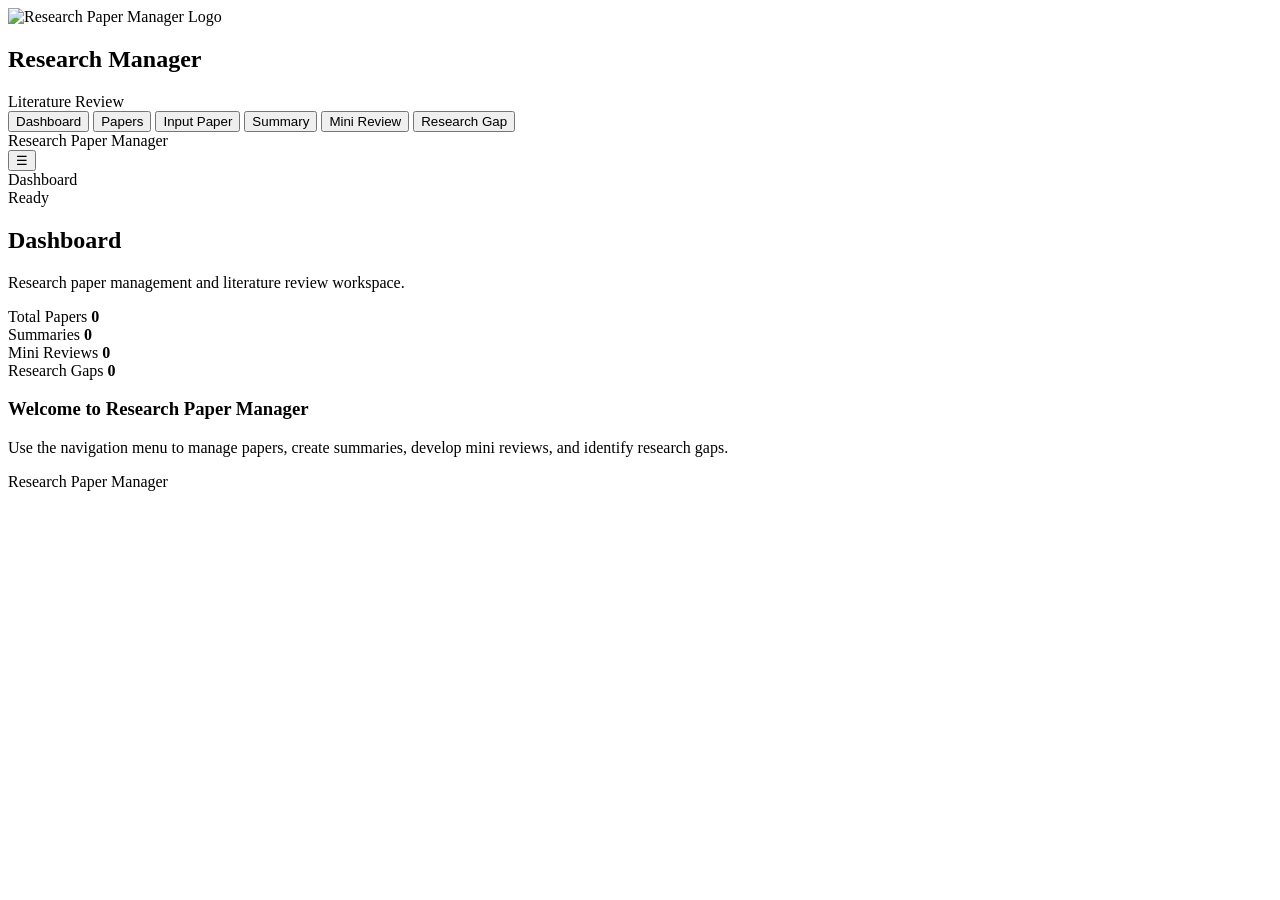
==== index.html @ 32adfd69 "Update index.html" ====
<!DOCTYPE html>
<html lang="en">

<head>

    <meta charset="UTF-8">

    <meta
        name="viewport"
        content="width=device-width, initial-scale=1.0"
    >

    <title>
        Research Paper Manager
    </title>


    <!-- =====================================================
         CSS
    ====================================================== -->

    <link
        rel="stylesheet"
        href="css/style.css"
    >

    <link
        rel="stylesheet"
        href="css/components.css"
    >

</head>


<body>

    <!-- =====================================================
         APPLICATION
    ====================================================== -->

    <div
        id="app"
        class="sidebar-open"
    >


        <!-- =================================================
             SIDEBAR
        ================================================== -->

        <aside id="sidebar">


            <!-- Sidebar Header -->

            <div class="sidebar-header">

                <div class="logo">

                    <img
                        src="assets/logo.png"
                        alt="Research Paper Manager Logo"
                    >

                </div>


                <div class="app-title">

                    <h1>
                        Research Manager
                    </h1>

                    <span>
                        Literature Review
                    </span>

                </div>

            </div>


            <!-- =================================================
                 MAIN NAVIGATION
            ================================================== -->

            <nav
                id="main-navigation"
                aria-label="Main Navigation"
            >


                <button
                    class="nav-item active"
                    data-page="dashboard"
                    type="button"
                    aria-current="page"
                >
                    Dashboard
                </button>


                <button
                    class="nav-item"
                    data-page="papers"
                    type="button"
                    aria-current="false"
                >
                    Papers
                </button>


                <button
                    class="nav-item"
                    data-page="input-paper"
                    type="button"
                    aria-current="false"
                >
                    Input Paper
                </button>


                <button
                    class="nav-item"
                    data-page="summary"
                    type="button"
                    aria-current="false"
                >
                    Summary
                </button>


                <button
                    class="nav-item"
                    data-page="mini-review"
                    type="button"
                    aria-current="false"
                >
                    Mini Review
                </button>


                <button
                    class="nav-item"
                    data-page="research-gap"
                    type="button"
                    aria-current="false"
                >
                    Research Gap
                </button>


            </nav>


            <!-- Sidebar Footer -->

            <div class="sidebar-footer">

                <span>
                    Research Paper Manager
                </span>

            </div>


        </aside>


        <!-- =====================================================
             MAIN CONTENT
        ====================================================== -->

        <main id="main-content">


            <!-- =================================================
                 TOPBAR
            ================================================== -->

            <header id="topbar">


                <div class="topbar-left">


                    <button
                        id="sidebar-toggle"
                        type="button"
                        aria-label="Toggle sidebar"
                    >
                        ☰
                    </button>


                    <div id="page-title">
                        Dashboard
                    </div>


                </div>


                <div class="topbar-right">


                    <div id="system-status">

                        <span
                            class="status-indicator"
                        ></span>

                        <span>
                            Ready
                        </span>

                    </div>


                </div>


            </header>


            <!-- =================================================
                 PAGE CONTAINER
            ================================================== -->

            <section id="page-container">


                <!-- =================================================
                     DASHBOARD
                ================================================== -->

                <div
                    id="dashboard-page"
                    class="page active"
                >


                    <div class="page-header">

                        <div>

                            <h2>
                                Dashboard
                            </h2>

                            <p>
                                Research paper management and
                                literature review workspace.
                            </p>

                        </div>

                    </div>


                    <!-- Dashboard Cards -->

                    <div class="dashboard-grid">


                        <div class="dashboard-card">

                            <span class="card-label">
                                Total Papers
                            </span>

                            <strong id="total-papers">
                                0
                            </strong>

                        </div>


                        <div class="dashboard-card">

                            <span class="card-label">
                                Summaries
                            </span>

                            <strong id="total-summaries">
                                0
                            </strong>

                        </div>


                        <div class="dashboard-card">

                            <span class="card-label">
                                Mini Reviews
                            </span>

                            <strong id="total-mini-reviews">
                                0
                            </strong>

                        </div>


                        <div class="dashboard-card">

                            <span class="card-label">
                                Research Gaps
                            </span>

                            <strong id="total-research-gaps">
                                0
                            </strong>

                        </div>


                    </div>


                    <!-- Welcome -->

                    <div class="welcome-card">

                        <h3>
                            Welcome to Research Paper Manager
                        </h3>

                        <p>
                            Use the navigation menu to manage papers,
                            create summaries, develop mini reviews,
                            and identify research gaps.
                        </p>

                    </div>


                </div>


                <!-- =================================================
                     PAPERS
                ================================================== -->

                <div
                    id="papers-page"
                    class="page"
                    hidden
                >

                </div>


                <!-- =================================================
                     INPUT PAPER
                ================================================== -->

                <div
                    id="input-paper-page"
                    class="page"
                    hidden
                >

                </div>


                <!-- =================================================
                     SUMMARY
                ================================================== -->

                <div
                    id="summary-page"
                    class="page"
                    hidden
                >

                </div>


                <!-- =================================================
                     MINI REVIEW
                ================================================== -->

                <div
                    id="mini-review-page"
                    class="page"
                    hidden
                >

                </div>


                <!-- =================================================
                     RESEARCH GAP
                ================================================== -->

                <div
                    id="research-gap-page"
                    class="page"
                    hidden
                >

                </div>


            </section>


            <!-- =================================================
                 FOOTER
            ================================================== -->

            <footer id="main-footer">

                <span>
                    Research Paper Manager
                </span>

            </footer>


        </main>


    </div>


    <!-- =====================================================
         JAVASCRIPT
    ====================================================== -->

    <!-- Storage / Data Layer -->
    <script src="js/storage.js"></script>

    <!-- Main Application Controller -->
    <script src="js/app.js"></script>

    <!-- Dashboard -->
    <script src="js/dashboard.js"></script>

    <!-- Papers -->
    <script src="js/papers.js"></script>

    <!-- Input Paper -->
    <script src="js/input-paper.js"></script>

    <!-- Summary -->
    <script src="js/summary.js"></script>

    <!-- Mini Review -->
    <script src="js/mini-review.js"></script>

    <!-- Research Gap -->
    <script src="js/research-gap.js"></script>


</body>

</html>
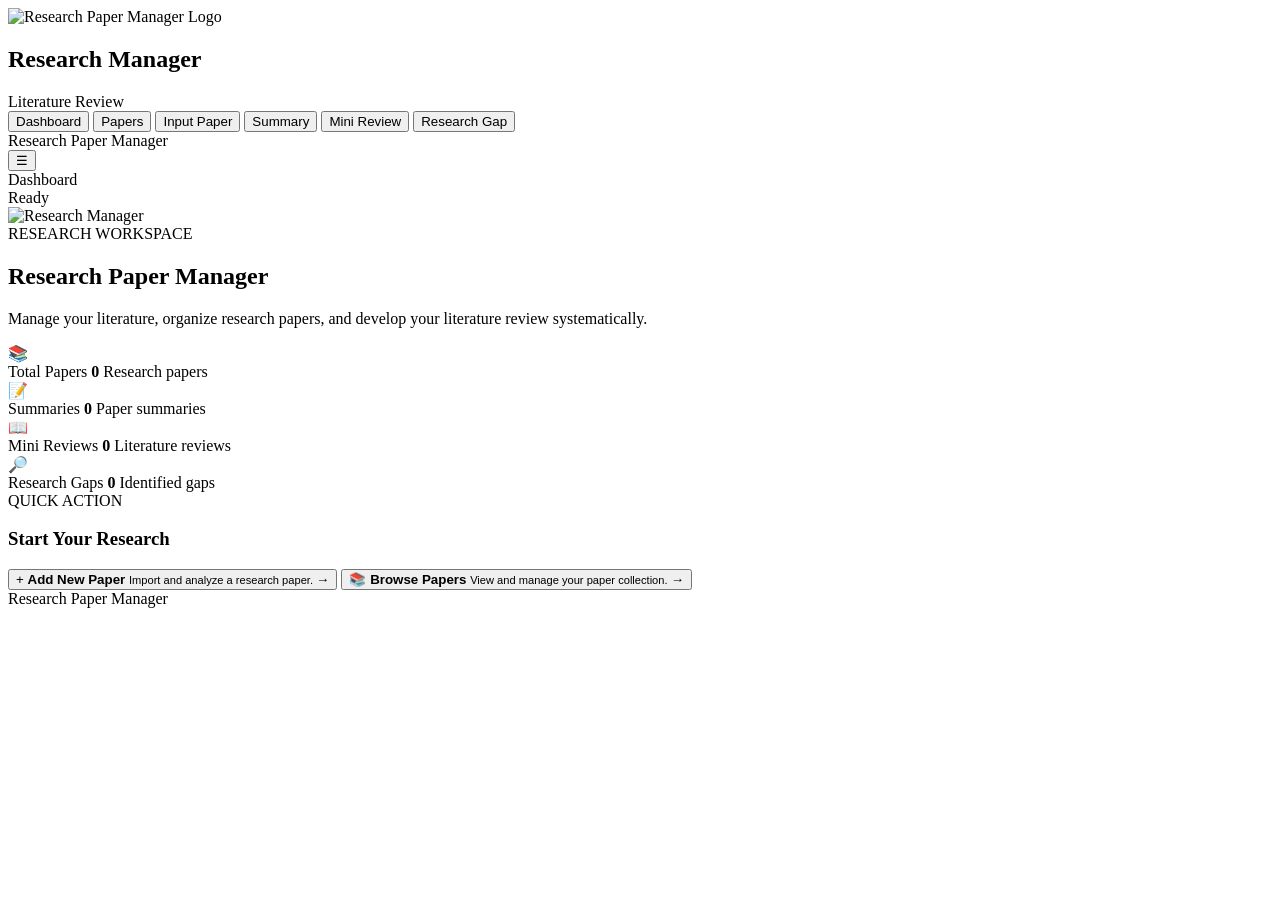
==== commit 7da33216: "Update index.html" ====
--- a/index.html
+++ b/index.html
@@ -81,14 +81,13 @@
 
 
             <!-- =================================================
-                 MAIN NAVIGATION
+                 NAVIGATION
             ================================================== -->
 
             <nav
                 id="main-navigation"
                 aria-label="Main Navigation"
             >
-
 
                 <button
                     class="nav-item active"
@@ -149,7 +148,6 @@
                     Research Gap
                 </button>
 
-
             </nav>
 
 
@@ -182,7 +180,6 @@
 
 
                 <div class="topbar-left">
-
 
                     <button
                         id="sidebar-toggle"
@@ -197,12 +194,10 @@
                         Dashboard
                     </div>
 
-
                 </div>
 
 
                 <div class="topbar-right">
-
 
                     <div id="system-status">
 
@@ -216,7 +211,6 @@
 
                     </div>
 
-
                 </div>
 
 
@@ -231,106 +225,321 @@
 
 
                 <!-- =================================================
-                     DASHBOARD
+                     DASHBOARD PAGE
                 ================================================== -->
 
                 <div
                     id="dashboard-page"
-                    class="page active"
-                >
-
-
-                    <div class="page-header">
-
-                        <div>
-
-                            <h2>
-                                Dashboard
-                            </h2>
-
-                            <p>
-                                Research paper management and
-                                literature review workspace.
-                            </p>
-
-                        </div>
-
-                    </div>
-
-
-                    <!-- Dashboard Cards -->
-
-                    <div class="dashboard-grid">
-
-
-                        <div class="dashboard-card">
-
-                            <span class="card-label">
-                                Total Papers
-                            </span>
-
-                            <strong id="total-papers">
-                                0
-                            </strong>
-
-                        </div>
-
-
-                        <div class="dashboard-card">
-
-                            <span class="card-label">
-                                Summaries
-                            </span>
-
-                            <strong id="total-summaries">
-                                0
-                            </strong>
-
-                        </div>
-
-
-                        <div class="dashboard-card">
-
-                            <span class="card-label">
-                                Mini Reviews
-                            </span>
-
-                            <strong id="total-mini-reviews">
-                                0
-                            </strong>
-
-                        </div>
-
-
-                        <div class="dashboard-card">
-
-                            <span class="card-label">
-                                Research Gaps
-                            </span>
-
-                            <strong id="total-research-gaps">
-                                0
-                            </strong>
-
-                        </div>
-
-
-                    </div>
-
-
-                    <!-- Welcome -->
-
-                    <div class="welcome-card">
-
-                        <h3>
-                            Welcome to Research Paper Manager
-                        </h3>
-
-                        <p>
-                            Use the navigation menu to manage papers,
-                            create summaries, develop mini reviews,
-                            and identify research gaps.
-                        </p>
+                    class="page active dashboard-page"
+                >
+
+
+                    <!-- =============================================
+                         DASHBOARD BACKGROUND
+                    ============================================== -->
+
+                    <div
+                        class="dashboard-background"
+                        aria-hidden="true"
+                    ></div>
+
+
+                    <!-- =============================================
+                         DASHBOARD CONTENT
+                    ============================================== -->
+
+                    <div class="dashboard-content">
+
+
+                        <!-- =========================================
+                             WELCOME / HERO
+                        ========================================== -->
+
+                        <section
+                            class="dashboard-hero"
+                            id="dashboard-welcome"
+                        >
+
+
+                            <div class="dashboard-hero-logo">
+
+                                <img
+                                    src="assets/logo.png"
+                                    alt="Research Manager"
+                                >
+
+                            </div>
+
+
+                            <div class="dashboard-hero-text">
+
+                                <span class="dashboard-eyebrow">
+                                    RESEARCH WORKSPACE
+                                </span>
+
+
+                                <h2>
+                                    Research Paper Manager
+                                </h2>
+
+
+                                <p>
+                                    Manage your literature,
+                                    organize research papers,
+                                    and develop your literature
+                                    review systematically.
+                                </p>
+
+
+                            </div>
+
+
+                        </section>
+
+
+                        <!-- =========================================
+                             STATISTICS
+                        ========================================== -->
+
+                        <section
+                            class="dashboard-statistics"
+                            aria-label="Research Statistics"
+                        >
+
+
+                            <!-- Papers -->
+
+                            <div class="dashboard-card">
+
+                                <div class="dashboard-card-icon">
+                                    📚
+                                </div>
+
+
+                                <div class="dashboard-card-content">
+
+                                    <span class="card-label">
+                                        Total Papers
+                                    </span>
+
+
+                                    <strong
+                                        id="total-papers"
+                                    >
+                                        0
+                                    </strong>
+
+
+                                    <span class="card-description">
+                                        Research papers
+                                    </span>
+
+                                </div>
+
+                            </div>
+
+
+                            <!-- Summaries -->
+
+                            <div class="dashboard-card">
+
+                                <div class="dashboard-card-icon">
+                                    📝
+                                </div>
+
+
+                                <div class="dashboard-card-content">
+
+                                    <span class="card-label">
+                                        Summaries
+                                    </span>
+
+
+                                    <strong
+                                        id="total-summaries"
+                                    >
+                                        0
+                                    </strong>
+
+
+                                    <span class="card-description">
+                                        Paper summaries
+                                    </span>
+
+                                </div>
+
+                            </div>
+
+
+                            <!-- Mini Reviews -->
+
+                            <div class="dashboard-card">
+
+                                <div class="dashboard-card-icon">
+                                    📖
+                                </div>
+
+
+                                <div class="dashboard-card-content">
+
+                                    <span class="card-label">
+                                        Mini Reviews
+                                    </span>
+
+
+                                    <strong
+                                        id="total-mini-reviews"
+                                    >
+                                        0
+                                    </strong>
+
+
+                                    <span class="card-description">
+                                        Literature reviews
+                                    </span>
+
+                                </div>
+
+                            </div>
+
+
+                            <!-- Research Gaps -->
+
+                            <div class="dashboard-card">
+
+                                <div class="dashboard-card-icon">
+                                    🔎
+                                </div>
+
+
+                                <div class="dashboard-card-content">
+
+                                    <span class="card-label">
+                                        Research Gaps
+                                    </span>
+
+
+                                    <strong
+                                        id="total-research-gaps"
+                                    >
+                                        0
+                                    </strong>
+
+
+                                    <span class="card-description">
+                                        Identified gaps
+                                    </span>
+
+                                </div>
+
+                            </div>
+
+
+                        </section>
+
+
+                        <!-- =========================================
+                             QUICK ACTION
+                        ========================================== -->
+
+                        <section
+                            class="dashboard-actions"
+                        >
+
+
+                            <div class="dashboard-section-header">
+
+                                <div>
+
+                                    <span class="section-eyebrow">
+                                        QUICK ACTION
+                                    </span>
+
+                                    <h3>
+                                        Start Your Research
+                                    </h3>
+
+                                </div>
+
+                            </div>
+
+
+                            <div class="quick-action-grid">
+
+
+                                <!-- Input Paper -->
+
+                                <button
+                                    type="button"
+                                    class="quick-action-card"
+                                    onclick="Dashboard.openInputPaper()"
+                                >
+
+                                    <span class="quick-action-icon">
+                                        +
+                                    </span>
+
+
+                                    <span class="quick-action-content">
+
+                                        <strong>
+                                            Add New Paper
+                                        </strong>
+
+                                        <small>
+                                            Import and analyze
+                                            a research paper.
+                                        </small>
+
+                                    </span>
+
+
+                                    <span class="quick-action-arrow">
+                                        →
+                                    </span>
+
+                                </button>
+
+
+                                <!-- Papers -->
+
+                                <button
+                                    type="button"
+                                    class="quick-action-card"
+                                    onclick="Dashboard.openPapers()"
+                                >
+
+                                    <span class="quick-action-icon">
+                                        📚
+                                    </span>
+
+
+                                    <span class="quick-action-content">
+
+                                        <strong>
+                                            Browse Papers
+                                        </strong>
+
+                                        <small>
+                                            View and manage
+                                            your paper collection.
+                                        </small>
+
+                                    </span>
+
+
+                                    <span class="quick-action-arrow">
+                                        →
+                                    </span>
+
+                                </button>
+
+
+                            </div>
+
+
+                        </section>
+
 
                     </div>
 
@@ -347,7 +556,6 @@
                     class="page"
                     hidden
                 >
-
                 </div>
 
 
@@ -360,7 +568,6 @@
                     class="page"
                     hidden
                 >
-
                 </div>
 
 
@@ -373,7 +580,6 @@
                     class="page"
                     hidden
                 >
-
                 </div>
 
 
@@ -386,7 +592,6 @@
                     class="page"
                     hidden
                 >
-
                 </div>
 
 
@@ -399,7 +604,6 @@
                     class="page"
                     hidden
                 >
-
                 </div>
 
 
@@ -429,10 +633,10 @@
          JAVASCRIPT
     ====================================================== -->
 
-    <!-- Storage / Data Layer -->
+    <!-- Storage -->
     <script src="js/storage.js"></script>
 
-    <!-- Main Application Controller -->
+    <!-- Main Application -->
     <script src="js/app.js"></script>
 
     <!-- Dashboard -->
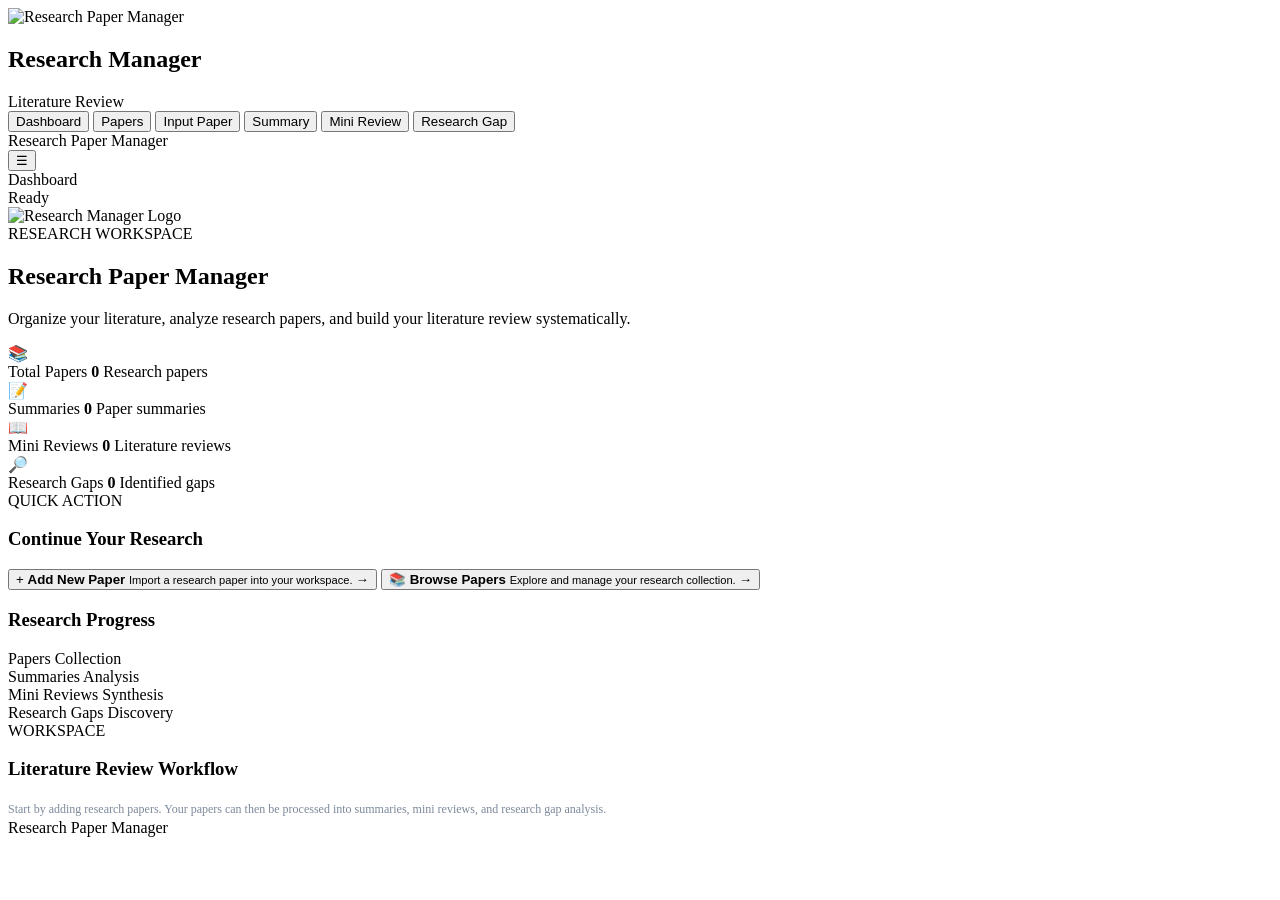
==== commit 6f0f398d: "Update index.html" ====
--- a/index.html
+++ b/index.html
@@ -34,628 +34,710 @@
 
 <body>
 
+<div
+    id="app"
+    class="sidebar-open"
+>
+
+
     <!-- =====================================================
-         APPLICATION
+         SIDEBAR
     ====================================================== -->
 
-    <div
-        id="app"
-        class="sidebar-open"
-    >
+    <aside id="sidebar">
+
+
+        <div class="sidebar-header">
+
+            <div class="logo">
+
+                <img
+                    src="assets/logo.png"
+                    alt="Research Paper Manager"
+                >
+
+            </div>
+
+
+            <div class="app-title">
+
+                <h1>
+                    Research Manager
+                </h1>
+
+                <span>
+                    Literature Review
+                </span>
+
+            </div>
+
+        </div>
+
+
+        <!-- Navigation -->
+
+        <nav
+            id="main-navigation"
+            aria-label="Main Navigation"
+        >
+
+            <button
+                class="nav-item active"
+                data-page="dashboard"
+                type="button"
+                aria-current="page"
+            >
+                Dashboard
+            </button>
+
+
+            <button
+                class="nav-item"
+                data-page="papers"
+                type="button"
+                aria-current="false"
+            >
+                Papers
+            </button>
+
+
+            <button
+                class="nav-item"
+                data-page="input-paper"
+                type="button"
+                aria-current="false"
+            >
+                Input Paper
+            </button>
+
+
+            <button
+                class="nav-item"
+                data-page="summary"
+                type="button"
+                aria-current="false"
+            >
+                Summary
+            </button>
+
+
+            <button
+                class="nav-item"
+                data-page="mini-review"
+                type="button"
+                aria-current="false"
+            >
+                Mini Review
+            </button>
+
+
+            <button
+                class="nav-item"
+                data-page="research-gap"
+                type="button"
+                aria-current="false"
+            >
+                Research Gap
+            </button>
+
+        </nav>
+
+
+        <div class="sidebar-footer">
+
+            Research Paper Manager
+
+        </div>
+
+
+    </aside>
+
+
+    <!-- =====================================================
+         MAIN
+    ====================================================== -->
+
+    <main id="main-content">
+
+
+        <!-- TOPBAR -->
+
+        <header id="topbar">
+
+            <div class="topbar-left">
+
+                <button
+                    id="sidebar-toggle"
+                    type="button"
+                    aria-label="Toggle sidebar"
+                >
+                    ☰
+                </button>
+
+
+                <div id="page-title">
+                    Dashboard
+                </div>
+
+            </div>
+
+
+            <div class="topbar-right">
+
+                <div id="system-status">
+
+                    <span
+                        class="status-indicator"
+                    ></span>
+
+                    <span>
+                        Ready
+                    </span>
+
+                </div>
+
+            </div>
+
+        </header>
 
 
         <!-- =================================================
-             SIDEBAR
+             PAGE CONTAINER
         ================================================== -->
 
-        <aside id="sidebar">
-
-
-            <!-- Sidebar Header -->
-
-            <div class="sidebar-header">
-
-                <div class="logo">
-
-                    <img
-                        src="assets/logo.png"
-                        alt="Research Paper Manager Logo"
+        <section id="page-container">
+
+
+            <!-- =================================================
+                 DASHBOARD
+            ================================================== -->
+
+            <div
+                id="dashboard-page"
+                class="page active dashboard-page"
+            >
+
+
+                <!-- Background -->
+
+                <div
+                    class="dashboard-background"
+                    aria-hidden="true"
+                ></div>
+
+
+                <!-- Dashboard Content -->
+
+                <div class="dashboard-content">
+
+
+                    <!-- HERO -->
+
+                    <section class="dashboard-hero">
+
+
+                        <div class="dashboard-hero-logo">
+
+                            <img
+                                src="assets/logo.png"
+                                alt="Research Manager Logo"
+                            >
+
+                        </div>
+
+
+                        <div class="dashboard-hero-text">
+
+                            <span class="dashboard-eyebrow">
+                                RESEARCH WORKSPACE
+                            </span>
+
+
+                            <h2>
+                                Research Paper Manager
+                            </h2>
+
+
+                            <p>
+                                Organize your literature,
+                                analyze research papers,
+                                and build your literature
+                                review systematically.
+                            </p>
+
+                        </div>
+
+
+                    </section>
+
+
+                    <!-- STATISTICS -->
+
+                    <section
+                        class="dashboard-statistics"
+                        aria-label="Research statistics"
                     >
 
-                </div>
-
-
-                <div class="app-title">
-
-                    <h1>
-                        Research Manager
-                    </h1>
-
-                    <span>
-                        Literature Review
-                    </span>
-
-                </div>
-
-            </div>
-
-
-            <!-- =================================================
-                 NAVIGATION
-            ================================================== -->
-
-            <nav
-                id="main-navigation"
-                aria-label="Main Navigation"
-            >
-
-                <button
-                    class="nav-item active"
-                    data-page="dashboard"
-                    type="button"
-                    aria-current="page"
-                >
-                    Dashboard
-                </button>
-
-
-                <button
-                    class="nav-item"
-                    data-page="papers"
-                    type="button"
-                    aria-current="false"
-                >
-                    Papers
-                </button>
-
-
-                <button
-                    class="nav-item"
-                    data-page="input-paper"
-                    type="button"
-                    aria-current="false"
-                >
-                    Input Paper
-                </button>
-
-
-                <button
-                    class="nav-item"
-                    data-page="summary"
-                    type="button"
-                    aria-current="false"
-                >
-                    Summary
-                </button>
-
-
-                <button
-                    class="nav-item"
-                    data-page="mini-review"
-                    type="button"
-                    aria-current="false"
-                >
-                    Mini Review
-                </button>
-
-
-                <button
-                    class="nav-item"
-                    data-page="research-gap"
-                    type="button"
-                    aria-current="false"
-                >
-                    Research Gap
-                </button>
-
-            </nav>
-
-
-            <!-- Sidebar Footer -->
-
-            <div class="sidebar-footer">
-
-                <span>
-                    Research Paper Manager
-                </span>
-
-            </div>
-
-
-        </aside>
-
-
-        <!-- =====================================================
-             MAIN CONTENT
-        ====================================================== -->
-
-        <main id="main-content">
-
-
-            <!-- =================================================
-                 TOPBAR
-            ================================================== -->
-
-            <header id="topbar">
-
-
-                <div class="topbar-left">
-
-                    <button
-                        id="sidebar-toggle"
-                        type="button"
-                        aria-label="Toggle sidebar"
-                    >
-                        ☰
-                    </button>
-
-
-                    <div id="page-title">
-                        Dashboard
-                    </div>
-
-                </div>
-
-
-                <div class="topbar-right">
-
-                    <div id="system-status">
-
-                        <span
-                            class="status-indicator"
-                        ></span>
-
-                        <span>
-                            Ready
-                        </span>
-
-                    </div>
-
-                </div>
-
-
-            </header>
-
-
-            <!-- =================================================
-                 PAGE CONTAINER
-            ================================================== -->
-
-            <section id="page-container">
-
-
-                <!-- =================================================
-                     DASHBOARD PAGE
-                ================================================== -->
-
-                <div
-                    id="dashboard-page"
-                    class="page active dashboard-page"
-                >
-
-
-                    <!-- =============================================
-                         DASHBOARD BACKGROUND
-                    ============================================== -->
-
-                    <div
-                        class="dashboard-background"
-                        aria-hidden="true"
-                    ></div>
-
-
-                    <!-- =============================================
-                         DASHBOARD CONTENT
-                    ============================================== -->
-
-                    <div class="dashboard-content">
-
-
-                        <!-- =========================================
-                             WELCOME / HERO
-                        ========================================== -->
-
-                        <section
-                            class="dashboard-hero"
-                            id="dashboard-welcome"
-                        >
-
-
-                            <div class="dashboard-hero-logo">
-
-                                <img
-                                    src="assets/logo.png"
-                                    alt="Research Manager"
-                                >
-
-                            </div>
-
-
-                            <div class="dashboard-hero-text">
-
-                                <span class="dashboard-eyebrow">
-                                    RESEARCH WORKSPACE
-                                </span>
-
-
-                                <h2>
-                                    Research Paper Manager
-                                </h2>
-
-
-                                <p>
-                                    Manage your literature,
-                                    organize research papers,
-                                    and develop your literature
-                                    review systematically.
-                                </p>
-
-
-                            </div>
-
-
-                        </section>
-
-
-                        <!-- =========================================
-                             STATISTICS
-                        ========================================== -->
-
-                        <section
-                            class="dashboard-statistics"
-                            aria-label="Research Statistics"
-                        >
-
-
-                            <!-- Papers -->
-
-                            <div class="dashboard-card">
-
-                                <div class="dashboard-card-icon">
+
+                        <!-- Papers -->
+
+                        <div class="dashboard-card">
+
+                            <div class="dashboard-card-icon">
+                                📚
+                            </div>
+
+
+                            <div class="dashboard-card-content">
+
+                                <span class="card-label">
+                                    Total Papers
+                                </span>
+
+                                <strong id="total-papers">
+                                    0
+                                </strong>
+
+                                <span class="card-description">
+                                    Research papers
+                                </span>
+
+                            </div>
+
+                        </div>
+
+
+                        <!-- Summaries -->
+
+                        <div class="dashboard-card">
+
+                            <div class="dashboard-card-icon">
+                                📝
+                            </div>
+
+
+                            <div class="dashboard-card-content">
+
+                                <span class="card-label">
+                                    Summaries
+                                </span>
+
+                                <strong id="total-summaries">
+                                    0
+                                </strong>
+
+                                <span class="card-description">
+                                    Paper summaries
+                                </span>
+
+                            </div>
+
+                        </div>
+
+
+                        <!-- Mini Reviews -->
+
+                        <div class="dashboard-card">
+
+                            <div class="dashboard-card-icon">
+                                📖
+                            </div>
+
+
+                            <div class="dashboard-card-content">
+
+                                <span class="card-label">
+                                    Mini Reviews
+                                </span>
+
+                                <strong id="total-mini-reviews">
+                                    0
+                                </strong>
+
+                                <span class="card-description">
+                                    Literature reviews
+                                </span>
+
+                            </div>
+
+                        </div>
+
+
+                        <!-- Research Gaps -->
+
+                        <div class="dashboard-card">
+
+                            <div class="dashboard-card-icon">
+                                🔎
+                            </div>
+
+
+                            <div class="dashboard-card-content">
+
+                                <span class="card-label">
+                                    Research Gaps
+                                </span>
+
+                                <strong id="total-research-gaps">
+                                    0
+                                </strong>
+
+                                <span class="card-description">
+                                    Identified gaps
+                                </span>
+
+                            </div>
+
+                        </div>
+
+
+                    </section>
+
+
+                    <!-- =================================================
+                         QUICK ACTION
+                    ================================================== -->
+
+                    <section class="dashboard-actions">
+
+
+                        <div class="dashboard-section-header">
+
+                            <div>
+
+                                <span class="section-eyebrow">
+                                    QUICK ACTION
+                                </span>
+
+                                <h3>
+                                    Continue Your Research
+                                </h3>
+
+                            </div>
+
+                        </div>
+
+
+                        <div class="quick-action-grid">
+
+
+                            <!-- Add Paper -->
+
+                            <button
+                                type="button"
+                                class="quick-action-card"
+                                onclick="Dashboard.openInputPaper()"
+                            >
+
+                                <span class="quick-action-icon">
+                                    +
+                                </span>
+
+
+                                <span class="quick-action-content">
+
+                                    <strong>
+                                        Add New Paper
+                                    </strong>
+
+                                    <small>
+                                        Import a research paper
+                                        into your workspace.
+                                    </small>
+
+                                </span>
+
+
+                                <span class="quick-action-arrow">
+                                    →
+                                </span>
+
+                            </button>
+
+
+                            <!-- Browse -->
+
+                            <button
+                                type="button"
+                                class="quick-action-card"
+                                onclick="Dashboard.openPapers()"
+                            >
+
+                                <span class="quick-action-icon">
                                     📚
+                                </span>
+
+
+                                <span class="quick-action-content">
+
+                                    <strong>
+                                        Browse Papers
+                                    </strong>
+
+                                    <small>
+                                        Explore and manage your
+                                        research collection.
+                                    </small>
+
+                                </span>
+
+
+                                <span class="quick-action-arrow">
+                                    →
+                                </span>
+
+                            </button>
+
+
+                        </div>
+
+
+                    </section>
+
+
+                    <!-- =================================================
+                         OVERVIEW
+                    ================================================== -->
+
+                    <section class="dashboard-overview">
+
+
+                        <!-- Research Progress -->
+
+                        <div class="overview-panel">
+
+                            <h3>
+                                Research Progress
+                            </h3>
+
+
+                            <div class="progress-item">
+
+                                <div class="progress-header">
+
+                                    <span>
+                                        Papers
+                                    </span>
+
+                                    <span>
+                                        Collection
+                                    </span>
+
                                 </div>
 
 
-                                <div class="dashboard-card-content">
-
-                                    <span class="card-label">
-                                        Total Papers
-                                    </span>
-
-
-                                    <strong
-                                        id="total-papers"
-                                    >
-                                        0
-                                    </strong>
-
-
-                                    <span class="card-description">
-                                        Research papers
-                                    </span>
+                                <div class="progress-track">
+
+                                    <div
+                                        id="papers-progress"
+                                        class="progress-bar"
+                                    ></div>
 
                                 </div>
 
                             </div>
 
 
-                            <!-- Summaries -->
-
-                            <div class="dashboard-card">
-
-                                <div class="dashboard-card-icon">
-                                    📝
-                                </div>
-
-
-                                <div class="dashboard-card-content">
-
-                                    <span class="card-label">
+                            <div class="progress-item">
+
+                                <div class="progress-header">
+
+                                    <span>
                                         Summaries
                                     </span>
 
-
-                                    <strong
-                                        id="total-summaries"
-                                    >
-                                        0
-                                    </strong>
-
-
-                                    <span class="card-description">
-                                        Paper summaries
+                                    <span>
+                                        Analysis
                                     </span>
 
                                 </div>
 
-                            </div>
-
-
-                            <!-- Mini Reviews -->
-
-                            <div class="dashboard-card">
-
-                                <div class="dashboard-card-icon">
-                                    📖
+
+                                <div class="progress-track">
+
+                                    <div
+                                        id="summaries-progress"
+                                        class="progress-bar"
+                                    ></div>
+
                                 </div>
 
-
-                                <div class="dashboard-card-content">
-
-                                    <span class="card-label">
+                            </div>
+
+
+                            <div class="progress-item">
+
+                                <div class="progress-header">
+
+                                    <span>
                                         Mini Reviews
                                     </span>
 
-
-                                    <strong
-                                        id="total-mini-reviews"
-                                    >
-                                        0
-                                    </strong>
-
-
-                                    <span class="card-description">
-                                        Literature reviews
+                                    <span>
+                                        Synthesis
                                     </span>
 
                                 </div>
 
-                            </div>
-
-
-                            <!-- Research Gaps -->
-
-                            <div class="dashboard-card">
-
-                                <div class="dashboard-card-icon">
-                                    🔎
+
+                                <div class="progress-track">
+
+                                    <div
+                                        id="mini-reviews-progress"
+                                        class="progress-bar"
+                                    ></div>
+
                                 </div>
 
-
-                                <div class="dashboard-card-content">
-
-                                    <span class="card-label">
+                            </div>
+
+
+                            <div class="progress-item">
+
+                                <div class="progress-header">
+
+                                    <span>
                                         Research Gaps
                                     </span>
 
-
-                                    <strong
-                                        id="total-research-gaps"
-                                    >
-                                        0
-                                    </strong>
-
-
-                                    <span class="card-description">
-                                        Identified gaps
+                                    <span>
+                                        Discovery
                                     </span>
 
                                 </div>
 
-                            </div>
-
-
-                        </section>
-
-
-                        <!-- =========================================
-                             QUICK ACTION
-                        ========================================== -->
-
-                        <section
-                            class="dashboard-actions"
-                        >
-
-
-                            <div class="dashboard-section-header">
-
-                                <div>
-
-                                    <span class="section-eyebrow">
-                                        QUICK ACTION
-                                    </span>
-
-                                    <h3>
-                                        Start Your Research
-                                    </h3>
+
+                                <div class="progress-track">
+
+                                    <div
+                                        id="research-gaps-progress"
+                                        class="progress-bar"
+                                    ></div>
 
                                 </div>
 
                             </div>
 
 
-                            <div class="quick-action-grid">
-
-
-                                <!-- Input Paper -->
-
-                                <button
-                                    type="button"
-                                    class="quick-action-card"
-                                    onclick="Dashboard.openInputPaper()"
-                                >
-
-                                    <span class="quick-action-icon">
-                                        +
-                                    </span>
-
-
-                                    <span class="quick-action-content">
-
-                                        <strong>
-                                            Add New Paper
-                                        </strong>
-
-                                        <small>
-                                            Import and analyze
-                                            a research paper.
-                                        </small>
-
-                                    </span>
-
-
-                                    <span class="quick-action-arrow">
-                                        →
-                                    </span>
-
-                                </button>
-
-
-                                <!-- Papers -->
-
-                                <button
-                                    type="button"
-                                    class="quick-action-card"
-                                    onclick="Dashboard.openPapers()"
-                                >
-
-                                    <span class="quick-action-icon">
-                                        📚
-                                    </span>
-
-
-                                    <span class="quick-action-content">
-
-                                        <strong>
-                                            Browse Papers
-                                        </strong>
-
-                                        <small>
-                                            View and manage
-                                            your paper collection.
-                                        </small>
-
-                                    </span>
-
-
-                                    <span class="quick-action-arrow">
-                                        →
-                                    </span>
-
-                                </button>
-
-
-                            </div>
-
-
-                        </section>
-
-
-                    </div>
+                        </div>
+
+
+                        <!-- Workspace -->
+
+                        <div class="overview-panel">
+
+                            <span class="section-eyebrow">
+                                WORKSPACE
+                            </span>
+
+
+                            <h3>
+                                Literature Review Workflow
+                            </h3>
+
+
+                            <p
+                                style="
+                                    margin:0;
+                                    font-size:12px;
+                                    line-height:1.7;
+                                    color:#7d899a;
+                                "
+                            >
+                                Start by adding research papers.
+                                Your papers can then be processed
+                                into summaries, mini reviews,
+                                and research gap analysis.
+                            </p>
+
+
+                        </div>
+
+
+                    </section>
 
 
                 </div>
 
-
-                <!-- =================================================
-                     PAPERS
-                ================================================== -->
-
-                <div
-                    id="papers-page"
-                    class="page"
-                    hidden
-                >
-                </div>
-
-
-                <!-- =================================================
-                     INPUT PAPER
-                ================================================== -->
-
-                <div
-                    id="input-paper-page"
-                    class="page"
-                    hidden
-                >
-                </div>
-
-
-                <!-- =================================================
-                     SUMMARY
-                ================================================== -->
-
-                <div
-                    id="summary-page"
-                    class="page"
-                    hidden
-                >
-                </div>
-
-
-                <!-- =================================================
-                     MINI REVIEW
-                ================================================== -->
-
-                <div
-                    id="mini-review-page"
-                    class="page"
-                    hidden
-                >
-                </div>
-
-
-                <!-- =================================================
-                     RESEARCH GAP
-                ================================================== -->
-
-                <div
-                    id="research-gap-page"
-                    class="page"
-                    hidden
-                >
-                </div>
-
-
-            </section>
+            </div>
 
 
             <!-- =================================================
-                 FOOTER
+                 OTHER PAGES
             ================================================== -->
 
-            <footer id="main-footer">
-
-                <span>
-                    Research Paper Manager
-                </span>
-
-            </footer>
-
-
-        </main>
-
-
-    </div>
-
-
-    <!-- =====================================================
-         JAVASCRIPT
-    ====================================================== -->
-
-    <!-- Storage -->
-    <script src="js/storage.js"></script>
-
-    <!-- Main Application -->
-    <script src="js/app.js"></script>
-
-    <!-- Dashboard -->
-    <script src="js/dashboard.js"></script>
-
-    <!-- Papers -->
-    <script src="js/papers.js"></script>
-
-    <!-- Input Paper -->
-    <script src="js/input-paper.js"></script>
-
-    <!-- Summary -->
-    <script src="js/summary.js"></script>
-
-    <!-- Mini Review -->
-    <script src="js/mini-review.js"></script>
-
-    <!-- Research Gap -->
-    <script src="js/research-gap.js"></script>
+            <div
+                id="papers-page"
+                class="page"
+                hidden
+            ></div>
+
+
+            <div
+                id="input-paper-page"
+                class="page"
+                hidden
+            ></div>
+
+
+            <div
+                id="summary-page"
+                class="page"
+                hidden
+            ></div>
+
+
+            <div
+                id="mini-review-page"
+                class="page"
+                hidden
+            ></div>
+
+
+            <div
+                id="research-gap-page"
+                class="page"
+                hidden
+            ></div>
+
+
+        </section>
+
+
+        <!-- FOOTER -->
+
+        <footer id="main-footer">
+
+            Research Paper Manager
+
+        </footer>
+
+
+    </main>
+
+
+</div>
+
+
+<!-- =========================================================
+     JAVASCRIPT
+========================================================== -->
+
+<script src="js/storage.js"></script>
+
+<script src="js/app.js"></script>
+
+<script src="js/dashboard.js"></script>
+
+<script src="js/papers.js"></script>
+
+<script src="js/input-paper.js"></script>
+
+<script src="js/summary.js"></script>
+
+<script src="js/mini-review.js"></script>
+
+<script src="js/research-gap.js"></script>
 
 
 </body>
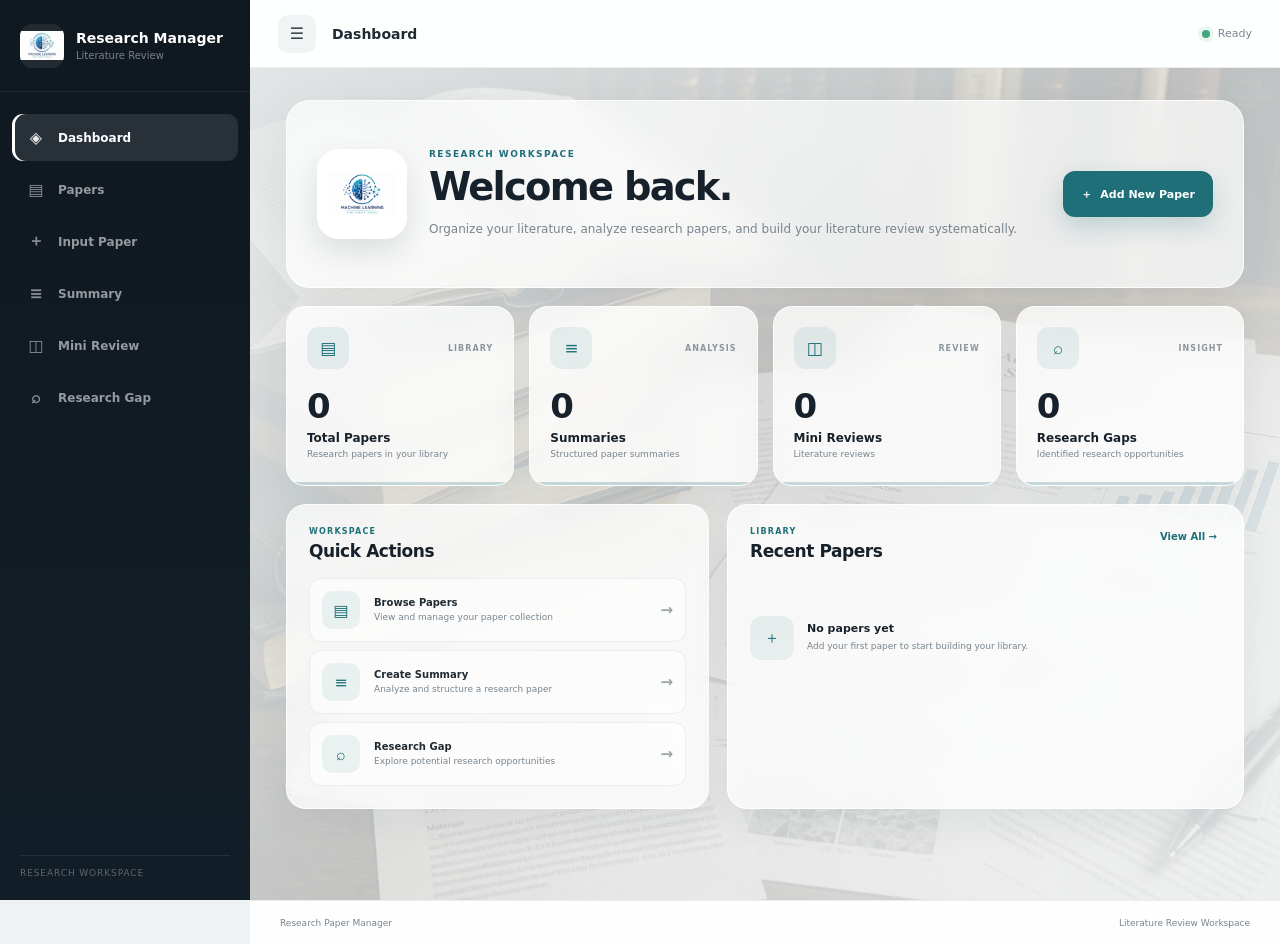
==== commit 39ace62e: "Update index.html" ====
--- a/index.html
+++ b/index.html
@@ -16,13 +16,8 @@
 
 
     <!-- =====================================================
-         CSS
+         MAIN CSS
     ====================================================== -->
-
-    <link
-        rel="stylesheet"
-        href="css/style.css"
-    >
 
     <link
         rel="stylesheet"
@@ -34,710 +29,852 @@
 
 <body>
 
-<div
-    id="app"
-    class="sidebar-open"
->
-
 
     <!-- =====================================================
-         SIDEBAR
+         APPLICATION
     ====================================================== -->
 
-    <aside id="sidebar">
-
-
-        <div class="sidebar-header">
-
-            <div class="logo">
-
-                <img
-                    src="assets/logo.png"
-                    alt="Research Paper Manager"
+    <div
+        id="app"
+        class="sidebar-open"
+    >
+
+
+        <!-- =================================================
+             SIDEBAR
+        ================================================== -->
+
+        <aside id="sidebar">
+
+
+            <!-- SIDEBAR HEADER -->
+
+            <div class="sidebar-header">
+
+                <div class="sidebar-logo">
+
+                    <img
+                        src="static/logo.png"
+                        alt="Research Manager Logo"
+                    >
+
+                </div>
+
+
+                <div class="app-title">
+
+                    <h1>
+                        Research Manager
+                    </h1>
+
+                    <span>
+                        Literature Review
+                    </span>
+
+                </div>
+
+            </div>
+
+
+            <!-- =================================================
+                 NAVIGATION
+            ================================================== -->
+
+            <nav
+                id="main-navigation"
+                aria-label="Main Navigation"
+            >
+
+
+                <button
+                    class="nav-item active"
+                    data-page="dashboard"
+                    type="button"
+                    aria-current="page"
                 >
 
+                    <span class="nav-icon">
+                        ◈
+                    </span>
+
+                    <span>
+                        Dashboard
+                    </span>
+
+                </button>
+
+
+                <button
+                    class="nav-item"
+                    data-page="papers"
+                    type="button"
+                    aria-current="false"
+                >
+
+                    <span class="nav-icon">
+                        ▤
+                    </span>
+
+                    <span>
+                        Papers
+                    </span>
+
+                </button>
+
+
+                <button
+                    class="nav-item"
+                    data-page="input-paper"
+                    type="button"
+                    aria-current="false"
+                >
+
+                    <span class="nav-icon">
+                        ＋
+                    </span>
+
+                    <span>
+                        Input Paper
+                    </span>
+
+                </button>
+
+
+                <button
+                    class="nav-item"
+                    data-page="summary"
+                    type="button"
+                    aria-current="false"
+                >
+
+                    <span class="nav-icon">
+                        ≡
+                    </span>
+
+                    <span>
+                        Summary
+                    </span>
+
+                </button>
+
+
+                <button
+                    class="nav-item"
+                    data-page="mini-review"
+                    type="button"
+                    aria-current="false"
+                >
+
+                    <span class="nav-icon">
+                        ◫
+                    </span>
+
+                    <span>
+                        Mini Review
+                    </span>
+
+                </button>
+
+
+                <button
+                    class="nav-item"
+                    data-page="research-gap"
+                    type="button"
+                    aria-current="false"
+                >
+
+                    <span class="nav-icon">
+                        ⌕
+                    </span>
+
+                    <span>
+                        Research Gap
+                    </span>
+
+                </button>
+
+
+            </nav>
+
+
+            <!-- SIDEBAR FOOTER -->
+
+            <div class="sidebar-footer">
+
+                <div class="sidebar-footer-line"></div>
+
+                <span>
+                    Research Workspace
+                </span>
+
             </div>
 
 
-            <div class="app-title">
-
-                <h1>
-                    Research Manager
-                </h1>
-
-                <span>
-                    Literature Review
-                </span>
-
-            </div>
-
-        </div>
-
-
-        <!-- Navigation -->
-
-        <nav
-            id="main-navigation"
-            aria-label="Main Navigation"
-        >
-
-            <button
-                class="nav-item active"
-                data-page="dashboard"
-                type="button"
-                aria-current="page"
-            >
-                Dashboard
-            </button>
-
-
-            <button
-                class="nav-item"
-                data-page="papers"
-                type="button"
-                aria-current="false"
-            >
-                Papers
-            </button>
-
-
-            <button
-                class="nav-item"
-                data-page="input-paper"
-                type="button"
-                aria-current="false"
-            >
-                Input Paper
-            </button>
-
-
-            <button
-                class="nav-item"
-                data-page="summary"
-                type="button"
-                aria-current="false"
-            >
-                Summary
-            </button>
-
-
-            <button
-                class="nav-item"
-                data-page="mini-review"
-                type="button"
-                aria-current="false"
-            >
-                Mini Review
-            </button>
-
-
-            <button
-                class="nav-item"
-                data-page="research-gap"
-                type="button"
-                aria-current="false"
-            >
-                Research Gap
-            </button>
-
-        </nav>
-
-
-        <div class="sidebar-footer">
-
-            Research Paper Manager
-
-        </div>
-
-
-    </aside>
-
-
-    <!-- =====================================================
-         MAIN
-    ====================================================== -->
-
-    <main id="main-content">
-
-
-        <!-- TOPBAR -->
-
-        <header id="topbar">
-
-            <div class="topbar-left">
-
-                <button
-                    id="sidebar-toggle"
-                    type="button"
-                    aria-label="Toggle sidebar"
+        </aside>
+
+
+        <!-- =================================================
+             MAIN CONTENT
+        ================================================== -->
+
+        <main id="main-content">
+
+
+            <!-- =================================================
+                 TOPBAR
+            ================================================== -->
+
+            <header id="topbar">
+
+
+                <div class="topbar-left">
+
+
+                    <button
+                        id="sidebar-toggle"
+                        type="button"
+                        aria-label="Toggle sidebar"
+                    >
+                        ☰
+                    </button>
+
+
+                    <div id="page-title">
+                        Dashboard
+                    </div>
+
+
+                </div>
+
+
+                <div class="topbar-right">
+
+
+                    <div
+                        id="system-status"
+                        class="system-status"
+                    >
+
+                        <span
+                            class="status-indicator"
+                        ></span>
+
+                        <span>
+                            Ready
+                        </span>
+
+                    </div>
+
+
+                </div>
+
+
+            </header>
+
+
+            <!-- =================================================
+                 PAGE CONTAINER
+            ================================================== -->
+
+            <section id="page-container">
+
+
+                <!-- =================================================
+                     DASHBOARD
+                ================================================== -->
+
+                <div
+                    id="dashboard-page"
+                    class="page active dashboard-page"
                 >
-                    ☰
-                </button>
-
-
-                <div id="page-title">
-                    Dashboard
-                </div>
-
-            </div>
-
-
-            <div class="topbar-right">
-
-                <div id="system-status">
-
-                    <span
-                        class="status-indicator"
-                    ></span>
-
-                    <span>
-                        Ready
-                    </span>
-
-                </div>
-
-            </div>
-
-        </header>
-
-
-        <!-- =================================================
-             PAGE CONTAINER
-        ================================================== -->
-
-        <section id="page-container">
-
-
-            <!-- =================================================
-                 DASHBOARD
-            ================================================== -->
-
-            <div
-                id="dashboard-page"
-                class="page active dashboard-page"
-            >
-
-
-                <!-- Background -->
-
-                <div
-                    class="dashboard-background"
-                    aria-hidden="true"
-                ></div>
-
-
-                <!-- Dashboard Content -->
-
-                <div class="dashboard-content">
-
-
-                    <!-- HERO -->
-
-                    <section class="dashboard-hero">
-
-
-                        <div class="dashboard-hero-logo">
-
-                            <img
-                                src="assets/logo.png"
-                                alt="Research Manager Logo"
-                            >
-
-                        </div>
-
-
-                        <div class="dashboard-hero-text">
-
-                            <span class="dashboard-eyebrow">
-                                RESEARCH WORKSPACE
-                            </span>
-
-
-                            <h2>
-                                Research Paper Manager
-                            </h2>
-
-
-                            <p>
-                                Organize your literature,
-                                analyze research papers,
-                                and build your literature
-                                review systematically.
-                            </p>
-
-                        </div>
-
-
-                    </section>
-
-
-                    <!-- STATISTICS -->
-
-                    <section
-                        class="dashboard-statistics"
-                        aria-label="Research statistics"
-                    >
-
-
-                        <!-- Papers -->
-
-                        <div class="dashboard-card">
-
-                            <div class="dashboard-card-icon">
-                                📚
+
+
+                    <!-- BACKGROUND -->
+
+                    <div
+                        class="dashboard-background"
+                        aria-hidden="true"
+                    ></div>
+
+
+                    <div
+                        class="dashboard-overlay"
+                        aria-hidden="true"
+                    ></div>
+
+
+                    <!-- DASHBOARD CONTENT -->
+
+                    <div class="dashboard-content">
+
+
+                        <!-- =================================================
+                             HERO
+                        ================================================== -->
+
+                        <section class="dashboard-hero">
+
+
+                            <div class="hero-brand">
+
+
+                                <div class="hero-logo">
+
+                                    <img
+                                        src="static/logo.png"
+                                        alt="Research Manager"
+                                    >
+
+                                </div>
+
+
+                                <div class="hero-copy">
+
+                                    <span class="hero-label">
+                                        RESEARCH WORKSPACE
+                                    </span>
+
+
+                                    <h2>
+                                        Welcome back.
+                                    </h2>
+
+
+                                    <p>
+                                        Organize your literature,
+                                        analyze research papers,
+                                        and build your literature
+                                        review systematically.
+                                    </p>
+
+                                </div>
+
+
                             </div>
 
 
-                            <div class="dashboard-card-content">
-
-                                <span class="card-label">
-                                    Total Papers
-                                </span>
-
-                                <strong id="total-papers">
-                                    0
-                                </strong>
-
-                                <span class="card-description">
-                                    Research papers
-                                </span>
+                            <div class="hero-action">
+
+                                <button
+                                    id="dashboard-add-paper"
+                                    class="primary-button"
+                                    type="button"
+                                >
+
+                                    <span>
+                                        ＋
+                                    </span>
+
+                                    Add New Paper
+
+                                </button>
 
                             </div>
 
-                        </div>
-
-
-                        <!-- Summaries -->
-
-                        <div class="dashboard-card">
-
-                            <div class="dashboard-card-icon">
-                                📝
-                            </div>
-
-
-                            <div class="dashboard-card-content">
-
-                                <span class="card-label">
-                                    Summaries
-                                </span>
-
-                                <strong id="total-summaries">
-                                    0
-                                </strong>
-
-                                <span class="card-description">
-                                    Paper summaries
-                                </span>
-
-                            </div>
-
-                        </div>
-
-
-                        <!-- Mini Reviews -->
-
-                        <div class="dashboard-card">
-
-                            <div class="dashboard-card-icon">
-                                📖
-                            </div>
-
-
-                            <div class="dashboard-card-content">
-
-                                <span class="card-label">
-                                    Mini Reviews
-                                </span>
-
-                                <strong id="total-mini-reviews">
-                                    0
-                                </strong>
-
-                                <span class="card-description">
-                                    Literature reviews
-                                </span>
-
-                            </div>
-
-                        </div>
-
-
-                        <!-- Research Gaps -->
-
-                        <div class="dashboard-card">
-
-                            <div class="dashboard-card-icon">
-                                🔎
-                            </div>
-
-
-                            <div class="dashboard-card-content">
-
-                                <span class="card-label">
-                                    Research Gaps
-                                </span>
-
-                                <strong id="total-research-gaps">
-                                    0
-                                </strong>
-
-                                <span class="card-description">
-                                    Identified gaps
-                                </span>
-
-                            </div>
-
-                        </div>
-
-
-                    </section>
-
-
-                    <!-- =================================================
-                         QUICK ACTION
-                    ================================================== -->
-
-                    <section class="dashboard-actions">
-
-
-                        <div class="dashboard-section-header">
-
-                            <div>
-
-                                <span class="section-eyebrow">
-                                    QUICK ACTION
-                                </span>
-
-                                <h3>
-                                    Continue Your Research
-                                </h3>
-
-                            </div>
-
-                        </div>
-
-
-                        <div class="quick-action-grid">
-
-
-                            <!-- Add Paper -->
-
-                            <button
-                                type="button"
-                                class="quick-action-card"
-                                onclick="Dashboard.openInputPaper()"
-                            >
-
-                                <span class="quick-action-icon">
-                                    +
-                                </span>
-
-
-                                <span class="quick-action-content">
-
-                                    <strong>
-                                        Add New Paper
+
+                        </section>
+
+
+                        <!-- =================================================
+                             STATISTICS
+                        ================================================== -->
+
+                        <section
+                            class="dashboard-statistics"
+                            aria-label="Research Statistics"
+                        >
+
+
+                            <!-- PAPERS -->
+
+                            <article class="stat-card">
+
+                                <div class="stat-card-top">
+
+                                    <div class="stat-icon">
+                                        ▤
+                                    </div>
+
+                                    <span class="stat-tag">
+                                        LIBRARY
+                                    </span>
+
+                                </div>
+
+
+                                <div class="stat-value">
+
+                                    <strong id="total-papers">
+                                        0
                                     </strong>
 
+                                </div>
+
+
+                                <div class="stat-info">
+
+                                    <span>
+                                        Total Papers
+                                    </span>
+
                                     <small>
-                                        Import a research paper
-                                        into your workspace.
+                                        Research papers
+                                        in your library
                                     </small>
 
-                                </span>
-
-
-                                <span class="quick-action-arrow">
-                                    →
-                                </span>
-
-                            </button>
-
-
-                            <!-- Browse -->
-
-                            <button
-                                type="button"
-                                class="quick-action-card"
-                                onclick="Dashboard.openPapers()"
-                            >
-
-                                <span class="quick-action-icon">
-                                    📚
-                                </span>
-
-
-                                <span class="quick-action-content">
-
-                                    <strong>
-                                        Browse Papers
+                                </div>
+
+
+                                <div class="stat-line"></div>
+
+                            </article>
+
+
+                            <!-- SUMMARIES -->
+
+                            <article class="stat-card">
+
+                                <div class="stat-card-top">
+
+                                    <div class="stat-icon">
+                                        ≡
+                                    </div>
+
+                                    <span class="stat-tag">
+                                        ANALYSIS
+                                    </span>
+
+                                </div>
+
+
+                                <div class="stat-value">
+
+                                    <strong id="total-summaries">
+                                        0
                                     </strong>
 
-                                    <small>
-                                        Explore and manage your
-                                        research collection.
-                                    </small>
-
-                                </span>
-
-
-                                <span class="quick-action-arrow">
-                                    →
-                                </span>
-
-                            </button>
-
-
-                        </div>
-
-
-                    </section>
-
-
-                    <!-- =================================================
-                         OVERVIEW
-                    ================================================== -->
-
-                    <section class="dashboard-overview">
-
-
-                        <!-- Research Progress -->
-
-                        <div class="overview-panel">
-
-                            <h3>
-                                Research Progress
-                            </h3>
-
-
-                            <div class="progress-item">
-
-                                <div class="progress-header">
-
-                                    <span>
-                                        Papers
-                                    </span>
-
-                                    <span>
-                                        Collection
-                                    </span>
-
-                                </div>
-
-
-                                <div class="progress-track">
-
-                                    <div
-                                        id="papers-progress"
-                                        class="progress-bar"
-                                    ></div>
-
-                                </div>
-
-                            </div>
-
-
-                            <div class="progress-item">
-
-                                <div class="progress-header">
+                                </div>
+
+
+                                <div class="stat-info">
 
                                     <span>
                                         Summaries
                                     </span>
 
-                                    <span>
-                                        Analysis
-                                    </span>
-
-                                </div>
-
-
-                                <div class="progress-track">
-
-                                    <div
-                                        id="summaries-progress"
-                                        class="progress-bar"
-                                    ></div>
-
-                                </div>
-
-                            </div>
-
-
-                            <div class="progress-item">
-
-                                <div class="progress-header">
+                                    <small>
+                                        Structured paper
+                                        summaries
+                                    </small>
+
+                                </div>
+
+
+                                <div class="stat-line"></div>
+
+                            </article>
+
+
+                            <!-- MINI REVIEWS -->
+
+                            <article class="stat-card">
+
+                                <div class="stat-card-top">
+
+                                    <div class="stat-icon">
+                                        ◫
+                                    </div>
+
+                                    <span class="stat-tag">
+                                        REVIEW
+                                    </span>
+
+                                </div>
+
+
+                                <div class="stat-value">
+
+                                    <strong id="total-mini-reviews">
+                                        0
+                                    </strong>
+
+                                </div>
+
+
+                                <div class="stat-info">
 
                                     <span>
                                         Mini Reviews
                                     </span>
 
-                                    <span>
-                                        Synthesis
-                                    </span>
-
-                                </div>
-
-
-                                <div class="progress-track">
-
-                                    <div
-                                        id="mini-reviews-progress"
-                                        class="progress-bar"
-                                    ></div>
-
-                                </div>
-
-                            </div>
-
-
-                            <div class="progress-item">
-
-                                <div class="progress-header">
+                                    <small>
+                                        Literature reviews
+                                    </small>
+
+                                </div>
+
+
+                                <div class="stat-line"></div>
+
+                            </article>
+
+
+                            <!-- RESEARCH GAPS -->
+
+                            <article class="stat-card">
+
+                                <div class="stat-card-top">
+
+                                    <div class="stat-icon">
+                                        ⌕
+                                    </div>
+
+                                    <span class="stat-tag">
+                                        INSIGHT
+                                    </span>
+
+                                </div>
+
+
+                                <div class="stat-value">
+
+                                    <strong id="total-research-gaps">
+                                        0
+                                    </strong>
+
+                                </div>
+
+
+                                <div class="stat-info">
 
                                     <span>
                                         Research Gaps
                                     </span>
 
-                                    <span>
-                                        Discovery
-                                    </span>
-
-                                </div>
-
-
-                                <div class="progress-track">
-
-                                    <div
-                                        id="research-gaps-progress"
-                                        class="progress-bar"
-                                    ></div>
-
-                                </div>
+                                    <small>
+                                        Identified research
+                                        opportunities
+                                    </small>
+
+                                </div>
+
+
+                                <div class="stat-line"></div>
+
+                            </article>
+
+
+                        </section>
+
+
+                        <!-- =================================================
+                             LOWER AREA
+                        ================================================== -->
+
+                        <section class="dashboard-lower">
+
+
+                            <!-- QUICK ACTION -->
+
+                            <div class="dashboard-panel">
+
+
+                                <div class="panel-heading">
+
+                                    <div>
+
+                                        <span>
+                                            WORKSPACE
+                                        </span>
+
+                                        <h3>
+                                            Quick Actions
+                                        </h3>
+
+                                    </div>
+
+                                </div>
+
+
+                                <div class="quick-actions">
+
+
+                                    <button
+                                        id="dashboard-view-papers"
+                                        class="quick-action"
+                                        type="button"
+                                    >
+
+                                        <div class="quick-action-icon">
+                                            ▤
+                                        </div>
+
+
+                                        <div>
+
+                                            <strong>
+                                                Browse Papers
+                                            </strong>
+
+                                            <span>
+                                                View and manage
+                                                your paper collection
+                                            </span>
+
+                                        </div>
+
+
+                                        <b>
+                                            →
+                                        </b>
+
+                                    </button>
+
+
+                                    <button
+                                        class="quick-action"
+                                        type="button"
+                                        onclick="App.navigateTo('summary')"
+                                    >
+
+                                        <div class="quick-action-icon">
+                                            ≡
+                                        </div>
+
+
+                                        <div>
+
+                                            <strong>
+                                                Create Summary
+                                            </strong>
+
+                                            <span>
+                                                Analyze and structure
+                                                a research paper
+                                            </span>
+
+                                        </div>
+
+
+                                        <b>
+                                            →
+                                        </b>
+
+                                    </button>
+
+
+                                    <button
+                                        class="quick-action"
+                                        type="button"
+                                        onclick="App.navigateTo('research-gap')"
+                                    >
+
+                                        <div class="quick-action-icon">
+                                            ⌕
+                                        </div>
+
+
+                                        <div>
+
+                                            <strong>
+                                                Research Gap
+                                            </strong>
+
+                                            <span>
+                                                Explore potential
+                                                research opportunities
+                                            </span>
+
+                                        </div>
+
+
+                                        <b>
+                                            →
+                                        </b>
+
+                                    </button>
+
+
+                                </div>
+
 
                             </div>
 
 
-                        </div>
-
-
-                        <!-- Workspace -->
-
-                        <div class="overview-panel">
-
-                            <span class="section-eyebrow">
-                                WORKSPACE
-                            </span>
-
-
-                            <h3>
-                                Literature Review Workflow
-                            </h3>
-
-
-                            <p
-                                style="
-                                    margin:0;
-                                    font-size:12px;
-                                    line-height:1.7;
-                                    color:#7d899a;
-                                "
-                            >
-                                Start by adding research papers.
-                                Your papers can then be processed
-                                into summaries, mini reviews,
-                                and research gap analysis.
-                            </p>
-
-
-                        </div>
-
-
-                    </section>
+                            <!-- RECENT PAPERS -->
+
+                            <div class="dashboard-panel">
+
+
+                                <div class="panel-heading">
+
+                                    <div>
+
+                                        <span>
+                                            LIBRARY
+                                        </span>
+
+                                        <h3>
+                                            Recent Papers
+                                        </h3>
+
+                                    </div>
+
+
+                                    <button
+                                        class="text-button"
+                                        type="button"
+                                        onclick="App.navigateTo('papers')"
+                                    >
+                                        View All →
+                                    </button>
+
+                                </div>
+
+
+                                <div
+                                    id="recent-activity"
+                                    class="recent-activity"
+                                >
+
+                                    <div class="empty-activity">
+
+                                        <div class="empty-activity-icon">
+                                            ＋
+                                        </div>
+
+
+                                        <div class="empty-activity-text">
+
+                                            <strong>
+                                                No papers yet
+                                            </strong>
+
+                                            <span>
+                                                Add your first paper
+                                                to start building
+                                                your library.
+                                            </span>
+
+                                        </div>
+
+                                    </div>
+
+                                </div>
+
+
+                            </div>
+
+
+                        </section>
+
+
+                    </div>
 
 
                 </div>
 
-            </div>
+
+                <!-- =================================================
+                     PAPERS PAGE
+                ================================================== -->
+
+                <div
+                    id="papers-page"
+                    class="page"
+                    hidden
+                ></div>
+
+
+                <!-- =================================================
+                     INPUT PAPER PAGE
+                ================================================== -->
+
+                <div
+                    id="input-paper-page"
+                    class="page"
+                    hidden
+                ></div>
+
+
+                <!-- =================================================
+                     SUMMARY PAGE
+                ================================================== -->
+
+                <div
+                    id="summary-page"
+                    class="page"
+                    hidden
+                ></div>
+
+
+                <!-- =================================================
+                     MINI REVIEW PAGE
+                ================================================== -->
+
+                <div
+                    id="mini-review-page"
+                    class="page"
+                    hidden
+                ></div>
+
+
+                <!-- =================================================
+                     RESEARCH GAP PAGE
+                ================================================== -->
+
+                <div
+                    id="research-gap-page"
+                    class="page"
+                    hidden
+                ></div>
+
+
+            </section>
 
 
             <!-- =================================================
-                 OTHER PAGES
+                 FOOTER
             ================================================== -->
 
-            <div
-                id="papers-page"
-                class="page"
-                hidden
-            ></div>
-
-
-            <div
-                id="input-paper-page"
-                class="page"
-                hidden
-            ></div>
-
-
-            <div
-                id="summary-page"
-                class="page"
-                hidden
-            ></div>
-
-
-            <div
-                id="mini-review-page"
-                class="page"
-                hidden
-            ></div>
-
-
-            <div
-                id="research-gap-page"
-                class="page"
-                hidden
-            ></div>
-
-
-        </section>
-
-
-        <!-- FOOTER -->
-
-        <footer id="main-footer">
-
-            Research Paper Manager
-
-        </footer>
-
-
-    </main>
-
-
-</div>
-
-
-<!-- =========================================================
-     JAVASCRIPT
-========================================================== -->
-
-<script src="js/storage.js"></script>
-
-<script src="js/app.js"></script>
-
-<script src="js/dashboard.js"></script>
-
-<script src="js/papers.js"></script>
-
-<script src="js/input-paper.js"></script>
-
-<script src="js/summary.js"></script>
-
-<script src="js/mini-review.js"></script>
-
-<script src="js/research-gap.js"></script>
+            <footer id="main-footer">
+
+                <span>
+                    Research Paper Manager
+                </span>
+
+                <span>
+                    Literature Review Workspace
+                </span>
+
+            </footer>
+
+
+        </main>
+
+
+    </div>
+
+
+    <!-- =====================================================
+         JAVASCRIPT
+    ====================================================== -->
+
+    <script src="js/storage.js"></script>
+
+    <script src="js/app.js"></script>
+
+    <script src="js/dashboard.js"></script>
+
+    <script src="js/papers.js"></script>
+
+    <script src="js/input-paper.js"></script>
+
+    <script src="js/summary.js"></script>
+
+    <script src="js/mini-review.js"></script>
+
+    <script src="js/research-gap.js"></script>
 
 
 </body>
--- a/css/components.css
+++ b/css/components.css
@@ -0,0 +1,1600 @@
+/* ============================================================
+   RESEARCH PAPER MANAGER
+   COMPONENTS.CSS
+   ============================================================ */
+
+
+/* ============================================================
+   RESET
+   ============================================================ */
+
+* {
+    box-sizing: border-box;
+}
+
+
+html,
+body {
+    width: 100%;
+    min-height: 100%;
+    margin: 0;
+    padding: 0;
+}
+
+
+body {
+    font-family:
+        Inter,
+        ui-sans-serif,
+        system-ui,
+        -apple-system,
+        BlinkMacSystemFont,
+        "Segoe UI",
+        sans-serif;
+
+    background: #eef2f4;
+    color: #17212b;
+}
+
+
+button,
+input,
+textarea,
+select {
+    font: inherit;
+}
+
+
+button {
+    border: 0;
+}
+
+
+img {
+    display: block;
+    max-width: 100%;
+}
+
+
+/* ============================================================
+   ROOT VARIABLES
+   ============================================================ */
+
+:root {
+
+    --sidebar-width: 250px;
+
+    --topbar-height: 68px;
+
+    --dark: #101820;
+
+    --dark-soft: #17232c;
+
+    --text: #17212b;
+
+    --muted: #78858f;
+
+    --white: #ffffff;
+
+    --accent: #1f6f78;
+
+    --accent-dark: #15545c;
+
+    --border: rgba(25, 40, 50, 0.08);
+
+    --shadow:
+        0 16px 45px rgba(20, 35, 45, 0.08);
+
+}
+
+
+/* ============================================================
+   APP
+   ============================================================ */
+
+#app {
+
+    width: 100%;
+    min-height: 100vh;
+
+    background: #eef2f4;
+
+}
+
+
+/* ============================================================
+   SIDEBAR
+   ============================================================ */
+
+#sidebar {
+
+    position: fixed;
+
+    top: 0;
+    left: 0;
+    bottom: 0;
+
+    width: var(--sidebar-width);
+
+    background:
+        linear-gradient(
+            180deg,
+            #101820 0%,
+            #121e27 100%
+        );
+
+    color: #ffffff;
+
+    z-index: 1000;
+
+    display: flex;
+
+    flex-direction: column;
+
+    transition:
+        transform 0.25s ease;
+
+}
+
+
+.sidebar-header {
+
+    height: 92px;
+
+    padding:
+        18px 20px;
+
+    display: flex;
+
+    align-items: center;
+
+    gap: 12px;
+
+    border-bottom:
+        1px solid rgba(255,255,255,0.07);
+
+}
+
+
+.sidebar-logo {
+
+    width: 44px;
+    height: 44px;
+
+    flex-shrink: 0;
+
+    border-radius: 12px;
+
+    overflow: hidden;
+
+    background:
+        rgba(255,255,255,0.08);
+
+    display: flex;
+
+    align-items: center;
+
+    justify-content: center;
+
+}
+
+
+.sidebar-logo img {
+
+    width: 100%;
+    height: 100%;
+
+    object-fit: contain;
+
+}
+
+
+.app-title {
+
+    min-width: 0;
+
+}
+
+
+.app-title h1 {
+
+    margin: 0;
+
+    font-size: 14px;
+
+    line-height: 1.2;
+
+    font-weight: 750;
+
+    color: #ffffff;
+
+}
+
+
+.app-title span {
+
+    display: block;
+
+    margin-top: 4px;
+
+    font-size: 10px;
+
+    color:
+        rgba(255,255,255,0.45);
+
+}
+
+
+/* ============================================================
+   NAVIGATION
+   ============================================================ */
+
+#main-navigation {
+
+    padding:
+        22px 12px;
+
+    display: flex;
+
+    flex-direction: column;
+
+    gap: 5px;
+
+}
+
+
+.nav-item {
+
+    width: 100%;
+    height: 47px;
+
+    padding:
+        0 14px;
+
+    display: flex;
+
+    align-items: center;
+
+    gap: 12px;
+
+    border-radius: 11px;
+
+    background: transparent;
+
+    color:
+        rgba(255,255,255,0.56);
+
+    cursor: pointer;
+
+    text-align: left;
+
+    font-size: 12px;
+
+    font-weight: 650;
+
+    transition:
+        background .18s ease,
+        color .18s ease,
+        transform .18s ease;
+
+}
+
+
+.nav-item:hover {
+
+    background:
+        rgba(255,255,255,0.06);
+
+    color: #ffffff;
+
+}
+
+
+.nav-item.active {
+
+    background:
+        rgba(255,255,255,0.10);
+
+    color: #ffffff;
+
+    box-shadow:
+        inset 3px 0 0 #ffffff;
+
+}
+
+
+.nav-icon {
+
+    width: 20px;
+
+    display: inline-flex;
+
+    align-items: center;
+
+    justify-content: center;
+
+    font-size: 16px;
+
+    opacity: .9;
+
+}
+
+
+/* ============================================================
+   SIDEBAR FOOTER
+   ============================================================ */
+
+.sidebar-footer {
+
+    margin-top: auto;
+
+    padding:
+        0 20px 22px;
+
+    color:
+        rgba(255,255,255,0.32);
+
+    font-size: 9px;
+
+    letter-spacing:
+        .1em;
+
+    text-transform: uppercase;
+
+}
+
+
+.sidebar-footer-line {
+
+    height: 1px;
+
+    margin-bottom: 12px;
+
+    background:
+        rgba(255,255,255,0.08);
+
+}
+
+
+/* ============================================================
+   MAIN CONTENT
+   ============================================================ */
+
+#main-content {
+
+    width:
+        calc(100% - var(--sidebar-width));
+
+    min-height: 100vh;
+
+    margin-left:
+        var(--sidebar-width);
+
+    display: flex;
+
+    flex-direction: column;
+
+    transition:
+        width .25s ease,
+        margin-left .25s ease;
+
+}
+
+
+/* ============================================================
+   SIDEBAR CLOSED
+   ============================================================ */
+
+.sidebar-closed #sidebar {
+
+    transform:
+        translateX(-100%);
+
+}
+
+
+.sidebar-closed #main-content {
+
+    width: 100%;
+
+    margin-left: 0;
+
+}
+
+
+/* ============================================================
+   TOPBAR
+   ============================================================ */
+
+#topbar {
+
+    height:
+        var(--topbar-height);
+
+    flex-shrink: 0;
+
+    display: flex;
+
+    align-items: center;
+
+    justify-content: space-between;
+
+    padding:
+        0 28px;
+
+    background:
+        rgba(255,255,255,0.94);
+
+    border-bottom:
+        1px solid var(--border);
+
+    backdrop-filter:
+        blur(18px);
+
+    position: relative;
+
+    z-index: 100;
+
+}
+
+
+.topbar-left,
+.topbar-right {
+
+    display: flex;
+
+    align-items: center;
+
+    gap: 16px;
+
+}
+
+
+#sidebar-toggle {
+
+    width: 38px;
+    height: 38px;
+
+    border-radius: 10px;
+
+    background:
+        #f1f4f5;
+
+    color:
+        #37434c;
+
+    cursor: pointer;
+
+    font-size: 16px;
+
+    transition:
+        .18s ease;
+
+}
+
+
+#sidebar-toggle:hover {
+
+    background:
+        #e7ecee;
+
+}
+
+
+#page-title {
+
+    font-size: 14px;
+
+    font-weight: 750;
+
+    color:
+        #202c34;
+
+}
+
+
+.system-status {
+
+    display: flex;
+
+    align-items: center;
+
+    gap: 8px;
+
+    color:
+        var(--muted);
+
+    font-size: 11px;
+
+}
+
+
+.status-indicator {
+
+    width: 8px;
+    height: 8px;
+
+    border-radius: 50%;
+
+    background: #42a77b;
+
+    box-shadow:
+        0 0 0 4px rgba(66,167,123,0.10);
+
+}
+
+
+/* ============================================================
+   PAGE CONTAINER
+   ============================================================ */
+
+#page-container {
+
+    flex: 1;
+
+    position: relative;
+
+    min-height: 0;
+
+}
+
+
+.page {
+
+    width: 100%;
+    min-height: 100%;
+
+}
+
+
+/* ============================================================
+   DASHBOARD
+   ============================================================ */
+
+.dashboard-page {
+
+    position: relative;
+
+    min-height:
+        calc(100vh - var(--topbar-height));
+
+    overflow: hidden;
+
+}
+
+
+/* ============================================================
+   BACKGROUND
+   ============================================================ */
+
+.dashboard-background {
+
+    position: absolute;
+
+    inset: 0;
+
+    background-image:
+        url("../static/background.png");
+
+    background-size: cover;
+
+    background-position: center;
+
+    background-repeat: no-repeat;
+
+    z-index: 0;
+
+}
+
+
+.dashboard-overlay {
+
+    position: absolute;
+
+    inset: 0;
+
+    background:
+        linear-gradient(
+            135deg,
+            rgba(239,244,245,0.94),
+            rgba(239,244,245,0.78),
+            rgba(244,247,248,0.91)
+        );
+
+    z-index: 1;
+
+}
+
+
+/* ============================================================
+   DASHBOARD CONTENT
+   ============================================================ */
+
+.dashboard-content {
+
+    position: relative;
+
+    z-index: 2;
+
+    width: 100%;
+
+    max-width: 1500px;
+
+    margin: 0 auto;
+
+    padding:
+        32px 36px 42px;
+
+}
+
+
+/* ============================================================
+   HERO
+   ============================================================ */
+
+.dashboard-hero {
+
+    min-height: 188px;
+
+    padding:
+        28px 30px;
+
+    display: flex;
+
+    align-items: center;
+
+    justify-content: space-between;
+
+    gap: 30px;
+
+    border:
+        1px solid rgba(255,255,255,0.8);
+
+    border-radius: 24px;
+
+    background:
+        rgba(255,255,255,0.68);
+
+    backdrop-filter:
+        blur(18px);
+
+    box-shadow:
+        0 18px 50px
+        rgba(20,35,45,0.08);
+
+}
+
+
+.hero-brand {
+
+    display: flex;
+
+    align-items: center;
+
+    gap: 22px;
+
+}
+
+
+.hero-logo {
+
+    width: 90px;
+    height: 90px;
+
+    flex-shrink: 0;
+
+    display: flex;
+
+    align-items: center;
+
+    justify-content: center;
+
+    border-radius: 22px;
+
+    background:
+        rgba(255,255,255,0.92);
+
+    box-shadow:
+        0 12px 30px
+        rgba(20,35,45,0.12);
+
+    overflow: hidden;
+
+}
+
+
+.hero-logo img {
+
+    width: 76%;
+    height: 76%;
+
+    object-fit: contain;
+
+}
+
+
+.hero-copy {
+
+    max-width: 700px;
+
+}
+
+
+.hero-label {
+
+    display: block;
+
+    margin-bottom: 8px;
+
+    color:
+        var(--accent);
+
+    font-size: 9px;
+
+    font-weight: 850;
+
+    letter-spacing:
+        .16em;
+
+}
+
+
+.hero-copy h2 {
+
+    margin: 0;
+
+    color:
+        #17212b;
+
+    font-size:
+        clamp(27px, 3vw, 42px);
+
+    line-height: 1.05;
+
+    letter-spacing:
+        -.045em;
+
+}
+
+
+.hero-copy p {
+
+    max-width: 620px;
+
+    margin:
+        12px 0 0;
+
+    color:
+        var(--muted);
+
+    font-size: 12px;
+
+    line-height: 1.7;
+
+}
+
+
+/* ============================================================
+   PRIMARY BUTTON
+   ============================================================ */
+
+.primary-button {
+
+    min-height: 46px;
+
+    padding:
+        0 18px;
+
+    display: flex;
+
+    align-items: center;
+
+    justify-content: center;
+
+    gap: 8px;
+
+    border-radius: 12px;
+
+    background:
+        var(--accent);
+
+    color: #ffffff;
+
+    cursor: pointer;
+
+    font-size: 11px;
+
+    font-weight: 750;
+
+    box-shadow:
+        0 10px 25px
+        rgba(31,111,120,0.22);
+
+    transition:
+        .2s ease;
+
+}
+
+
+.primary-button:hover {
+
+    background:
+        var(--accent-dark);
+
+    transform:
+        translateY(-2px);
+
+}
+
+
+/* ============================================================
+   STATISTICS
+   ============================================================ */
+
+.dashboard-statistics {
+
+    margin-top: 18px;
+
+    display: grid;
+
+    grid-template-columns:
+        repeat(4, minmax(0, 1fr));
+
+    gap: 15px;
+
+}
+
+
+.stat-card {
+
+    position: relative;
+
+    min-height: 180px;
+
+    padding: 20px;
+
+    overflow: hidden;
+
+    border:
+        1px solid rgba(255,255,255,0.82);
+
+    border-radius: 19px;
+
+    background:
+        rgba(255,255,255,0.76);
+
+    backdrop-filter:
+        blur(18px);
+
+    box-shadow:
+        0 14px 40px
+        rgba(25,40,50,0.07);
+
+    transition:
+        transform .2s ease,
+        box-shadow .2s ease;
+
+}
+
+
+.stat-card:hover {
+
+    transform:
+        translateY(-4px);
+
+    box-shadow:
+        0 20px 48px
+        rgba(25,40,50,0.11);
+
+}
+
+
+.stat-card-top {
+
+    display: flex;
+
+    align-items: center;
+
+    justify-content: space-between;
+
+}
+
+
+.stat-icon {
+
+    width: 42px;
+    height: 42px;
+
+    display: flex;
+
+    align-items: center;
+
+    justify-content: center;
+
+    border-radius: 12px;
+
+    background:
+        rgba(31,111,120,0.09);
+
+    color:
+        var(--accent);
+
+    font-size: 17px;
+
+}
+
+
+.stat-tag {
+
+    font-size: 8px;
+
+    font-weight: 850;
+
+    letter-spacing:
+        .13em;
+
+    color:
+        #8b969d;
+
+}
+
+
+.stat-value {
+
+    margin-top: 20px;
+
+}
+
+
+.stat-value strong {
+
+    color:
+        #17212b;
+
+    font-size: 34px;
+
+    line-height: 1;
+
+    letter-spacing:
+        -.04em;
+
+}
+
+
+.stat-info {
+
+    margin-top: 8px;
+
+    display: flex;
+
+    flex-direction: column;
+
+    gap: 4px;
+
+}
+
+
+.stat-info span {
+
+    font-size: 12px;
+
+    font-weight: 750;
+
+}
+
+
+.stat-info small {
+
+    color:
+        var(--muted);
+
+    font-size: 9px;
+
+}
+
+
+.stat-line {
+
+    position: absolute;
+
+    left: 0;
+    right: 0;
+    bottom: 0;
+
+    height: 3px;
+
+    background:
+        rgba(31,111,120,0.24);
+
+}
+
+
+/* ============================================================
+   LOWER DASHBOARD
+   ============================================================ */
+
+.dashboard-lower {
+
+    margin-top: 18px;
+
+    display: grid;
+
+    grid-template-columns:
+        minmax(300px, .9fr)
+        minmax(420px, 1.1fr);
+
+    gap: 18px;
+
+}
+
+
+.dashboard-panel {
+
+    padding: 22px;
+
+    border:
+        1px solid rgba(255,255,255,0.82);
+
+    border-radius: 20px;
+
+    background:
+        rgba(255,255,255,0.74);
+
+    backdrop-filter:
+        blur(18px);
+
+    box-shadow:
+        0 14px 40px
+        rgba(25,40,50,0.06);
+
+}
+
+
+.panel-heading {
+
+    margin-bottom: 17px;
+
+    display: flex;
+
+    align-items: flex-start;
+
+    justify-content: space-between;
+
+    gap: 20px;
+
+}
+
+
+.panel-heading > div > span {
+
+    display: block;
+
+    color:
+        var(--accent);
+
+    font-size: 8px;
+
+    font-weight: 850;
+
+    letter-spacing:
+        .15em;
+
+}
+
+
+.panel-heading h3 {
+
+    margin:
+        5px 0 0;
+
+    font-size: 17px;
+
+    letter-spacing:
+        -.025em;
+
+}
+
+
+.text-button {
+
+    padding: 4px;
+
+    background: transparent;
+
+    color:
+        var(--accent);
+
+    cursor: pointer;
+
+    font-size: 10px;
+
+    font-weight: 750;
+
+}
+
+
+/* ============================================================
+   QUICK ACTIONS
+   ============================================================ */
+
+.quick-actions {
+
+    display: flex;
+
+    flex-direction: column;
+
+    gap: 8px;
+
+}
+
+
+.quick-action {
+
+    width: 100%;
+
+    min-height: 64px;
+
+    padding:
+        10px 12px;
+
+    display: grid;
+
+    grid-template-columns:
+        40px 1fr auto;
+
+    align-items: center;
+
+    gap: 12px;
+
+    border:
+        1px solid rgba(20,35,50,0.07);
+
+    border-radius: 12px;
+
+    background:
+        rgba(255,255,255,0.58);
+
+    cursor: pointer;
+
+    text-align: left;
+
+    transition:
+        .18s ease;
+
+}
+
+
+.quick-action:hover {
+
+    background: #ffffff;
+
+    transform:
+        translateX(3px);
+
+}
+
+
+.quick-action-icon {
+
+    width: 38px;
+    height: 38px;
+
+    display: flex;
+
+    align-items: center;
+
+    justify-content: center;
+
+    border-radius: 10px;
+
+    background:
+        rgba(31,111,120,0.08);
+
+    color:
+        var(--accent);
+
+    font-size: 16px;
+
+}
+
+
+.quick-action > div:nth-child(2) {
+
+    min-width: 0;
+
+    display: flex;
+
+    flex-direction: column;
+
+    gap: 3px;
+
+}
+
+
+.quick-action strong {
+
+    color:
+        #202b33;
+
+    font-size: 10px;
+
+}
+
+
+.quick-action span {
+
+    color:
+        var(--muted);
+
+    font-size: 9px;
+
+    line-height: 1.4;
+
+}
+
+
+.quick-action b {
+
+    color:
+        #9aa5ab;
+
+    font-size: 15px;
+
+}
+
+
+/* ============================================================
+   RECENT PAPERS
+   ============================================================ */
+
+.recent-activity {
+
+    min-height: 120px;
+
+}
+
+
+.activity-item {
+
+    min-width: 0;
+
+    padding:
+        10px 0;
+
+    display: grid;
+
+    grid-template-columns:
+        36px 1fr auto;
+
+    align-items: center;
+
+    gap: 11px;
+
+    border-bottom:
+        1px solid rgba(20,35,50,0.06);
+
+}
+
+
+.activity-item:last-child {
+
+    border-bottom: 0;
+
+}
+
+
+.activity-icon {
+
+    width: 36px;
+    height: 36px;
+
+    display: flex;
+
+    align-items: center;
+
+    justify-content: center;
+
+    border-radius: 10px;
+
+    background:
+        rgba(31,111,120,0.08);
+
+    color:
+        var(--accent);
+
+}
+
+
+.activity-info {
+
+    min-width: 0;
+
+    display: flex;
+
+    flex-direction: column;
+
+    gap: 4px;
+
+}
+
+
+.activity-info strong {
+
+    overflow: hidden;
+
+    white-space: nowrap;
+
+    text-overflow: ellipsis;
+
+    font-size: 10px;
+
+}
+
+
+.activity-info span {
+
+    overflow: hidden;
+
+    white-space: nowrap;
+
+    text-overflow: ellipsis;
+
+    color:
+        var(--muted);
+
+    font-size: 9px;
+
+}
+
+
+.activity-arrow {
+
+    color:
+        #9aa5ab;
+
+    font-size: 14px;
+
+}
+
+
+.empty-activity {
+
+    min-height: 120px;
+
+    display: flex;
+
+    align-items: center;
+
+    gap: 13px;
+
+}
+
+
+.empty-activity-icon {
+
+    width: 44px;
+    height: 44px;
+
+    flex-shrink: 0;
+
+    display: flex;
+
+    align-items: center;
+
+    justify-content: center;
+
+    border-radius: 12px;
+
+    background:
+        rgba(31,111,120,0.08);
+
+    color:
+        var(--accent);
+
+}
+
+
+.empty-activity-text {
+
+    display: flex;
+
+    flex-direction: column;
+
+    gap: 5px;
+
+}
+
+
+.empty-activity-text strong {
+
+    font-size: 11px;
+
+}
+
+
+.empty-activity-text span {
+
+    max-width: 290px;
+
+    color:
+        var(--muted);
+
+    font-size: 9px;
+
+    line-height: 1.5;
+
+}
+
+
+/* ============================================================
+   FOOTER
+   ============================================================ */
+
+#main-footer {
+
+    min-height: 44px;
+
+    padding:
+        0 30px;
+
+    display: flex;
+
+    align-items: center;
+
+    justify-content: space-between;
+
+    border-top:
+        1px solid var(--border);
+
+    background:
+        rgba(255,255,255,0.94);
+
+    color:
+        var(--muted);
+
+    font-size: 9px;
+
+}
+
+
+/* ============================================================
+   RESPONSIVE
+   ============================================================ */
+
+@media (max-width: 1150px) {
+
+    .dashboard-statistics {
+
+        grid-template-columns:
+            repeat(2, minmax(0, 1fr));
+
+    }
+
+
+    .dashboard-lower {
+
+        grid-template-columns: 1fr;
+
+    }
+
+}
+
+
+@media (max-width: 900px) {
+
+    #sidebar {
+
+        transform:
+            translateX(-100%);
+
+    }
+
+
+    #main-content {
+
+        width: 100%;
+
+        margin-left: 0;
+
+    }
+
+
+    .sidebar-open #sidebar {
+
+        transform:
+            translateX(0);
+
+    }
+
+
+    .dashboard-content {
+
+        padding:
+            24px 20px 36px;
+
+    }
+
+}
+
+
+@media (max-width: 650px) {
+
+    #topbar {
+
+        padding:
+            0 15px;
+
+    }
+
+
+    .dashboard-content {
+
+        padding:
+            18px 13px 28px;
+
+    }
+
+
+    .dashboard-hero {
+
+        padding: 22px;
+
+        flex-direction: column;
+
+        align-items: flex-start;
+
+    }
+
+
+    .hero-brand {
+
+        align-items: flex-start;
+
+    }
+
+
+    .hero-logo {
+
+        width: 68px;
+        height: 68px;
+
+        border-radius: 17px;
+
+    }
+
+
+    .hero-copy h2 {
+
+        font-size: 27px;
+
+    }
+
+
+    .hero-action {
+
+        width: 100%;
+
+    }
+
+
+    .primary-button {
+
+        width: 100%;
+
+    }
+
+
+    .dashboard-statistics {
+
+        grid-template-columns: 1fr;
+
+    }
+
+
+    #main-footer span:last-child {
+
+        display: none;
+
+    }
+
+}
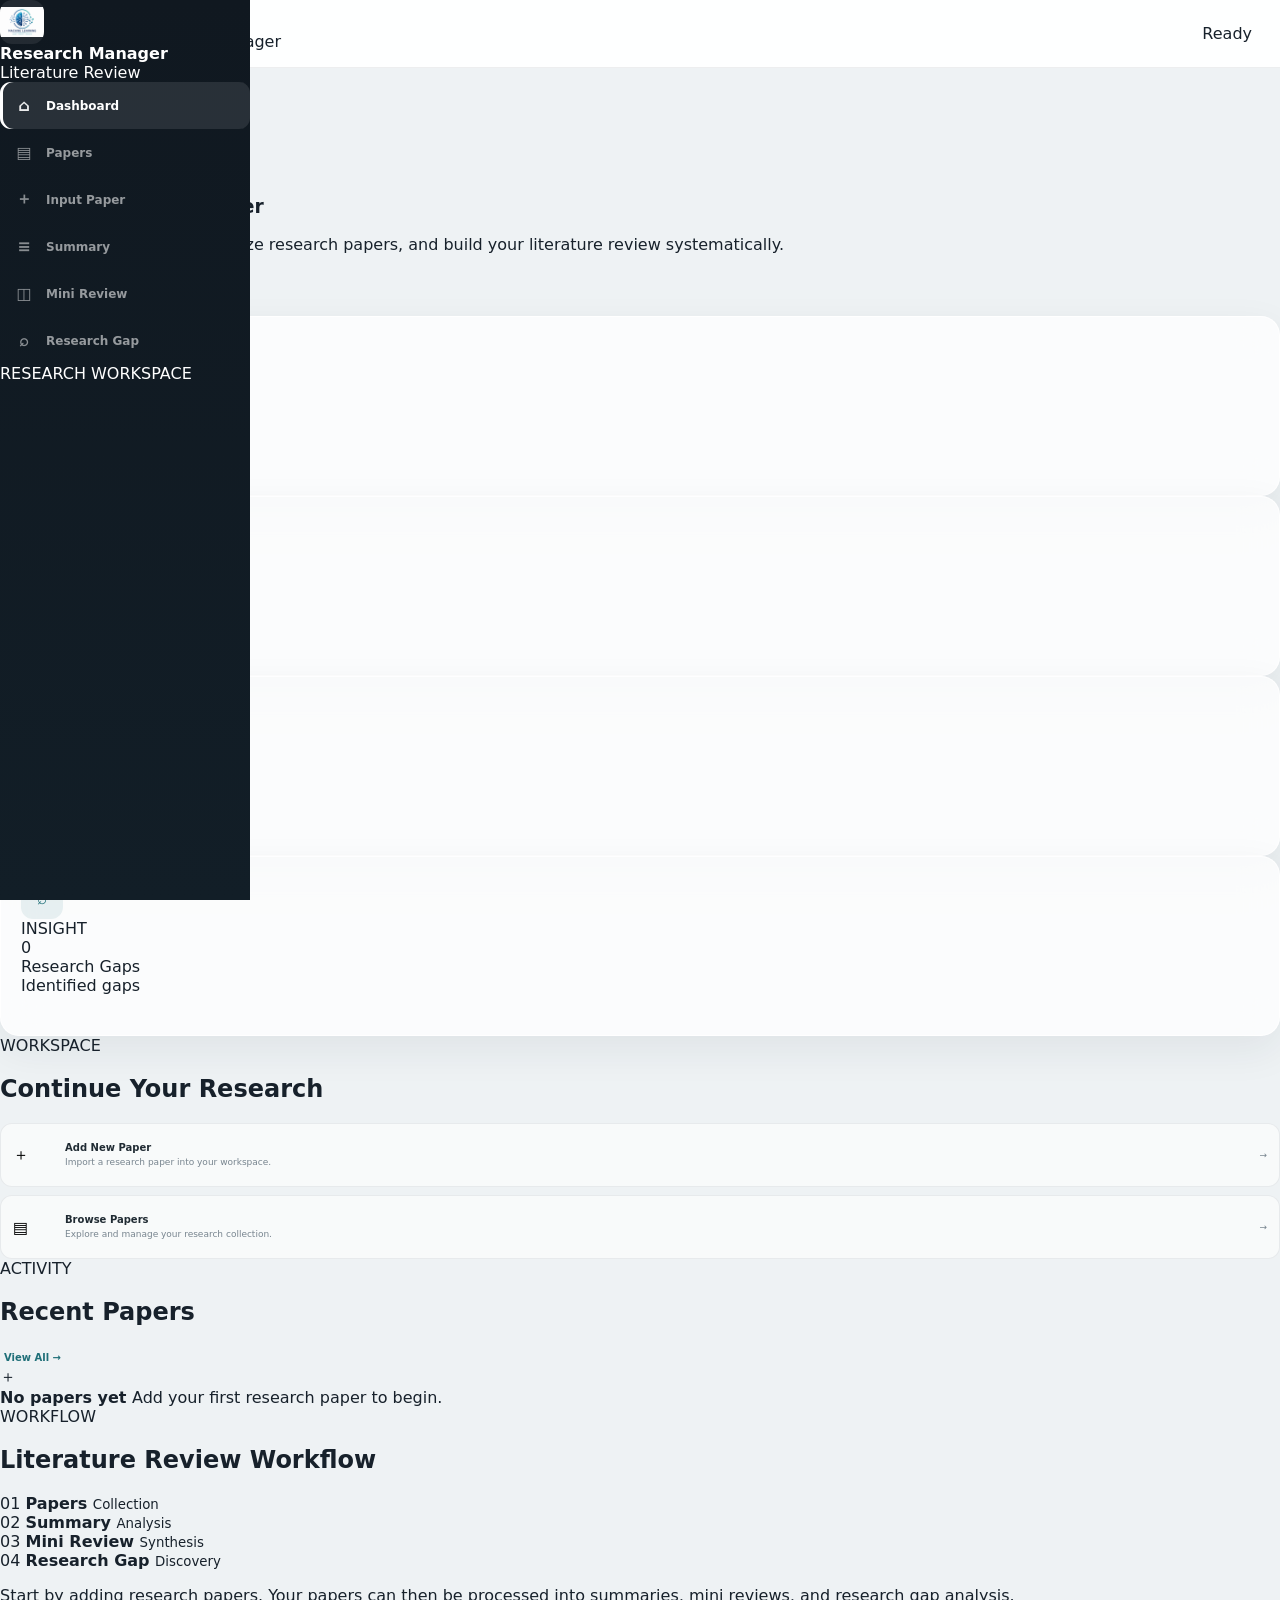
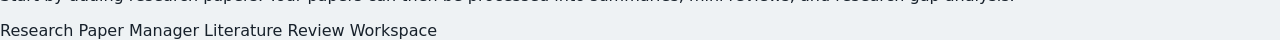
==== commit 2402a222: "Update index.html" ====
--- a/index.html
+++ b/index.html
@@ -1,8 +1,6 @@
 <!DOCTYPE html>
 <html lang="en">
-
 <head>
-
     <meta charset="UTF-8">
 
     <meta
@@ -10,873 +8,790 @@
         content="width=device-width, initial-scale=1.0"
     >
 
-    <title>
-        Research Paper Manager
-    </title>
-
-
-    <!-- =====================================================
-         MAIN CSS
-    ====================================================== -->
-
+    <title>Research Paper Manager</title>
+
+    <!--
+        CSS PATH
+        Jangan diubah.
+    -->
     <link
         rel="stylesheet"
-        href="css/components.css"
+        href="./css/components.css?v=20260903"
     >
-
 </head>
 
-
 <body>
 
+<div id="app">
 
     <!-- =====================================================
-         APPLICATION
+         SIDEBAR
     ====================================================== -->
 
-    <div
-        id="app"
-        class="sidebar-open"
-    >
-
-
-        <!-- =================================================
-             SIDEBAR
-        ================================================== -->
-
-        <aside id="sidebar">
-
-
-            <!-- SIDEBAR HEADER -->
-
-            <div class="sidebar-header">
-
-                <div class="sidebar-logo">
-
-                    <img
-                        src="static/logo.png"
-                        alt="Research Manager Logo"
+    <aside id="sidebar">
+
+        <div class="sidebar-brand">
+
+            <div class="sidebar-logo">
+                <img
+                    src="./static/logo.png"
+                    alt="Research Manager"
+                    onerror="this.style.display='none'; this.parentElement.classList.add('logo-error');"
+                >
+            </div>
+
+            <div class="sidebar-brand-text">
+
+                <strong>
+                    Research Manager
+                </strong>
+
+                <span>
+                    Literature Review
+                </span>
+
+            </div>
+
+        </div>
+
+
+        <nav class="sidebar-nav">
+
+            <button
+                class="nav-item active"
+                data-page="dashboard"
+                type="button"
+            >
+
+                <span class="nav-icon">⌂</span>
+
+                <span>
+                    Dashboard
+                </span>
+
+            </button>
+
+
+            <button
+                class="nav-item"
+                data-page="papers"
+                type="button"
+            >
+
+                <span class="nav-icon">▤</span>
+
+                <span>
+                    Papers
+                </span>
+
+            </button>
+
+
+            <button
+                class="nav-item"
+                data-page="input-paper"
+                type="button"
+            >
+
+                <span class="nav-icon">＋</span>
+
+                <span>
+                    Input Paper
+                </span>
+
+            </button>
+
+
+            <button
+                class="nav-item"
+                data-page="summary"
+                type="button"
+            >
+
+                <span class="nav-icon">≡</span>
+
+                <span>
+                    Summary
+                </span>
+
+            </button>
+
+
+            <button
+                class="nav-item"
+                data-page="mini-review"
+                type="button"
+            >
+
+                <span class="nav-icon">◫</span>
+
+                <span>
+                    Mini Review
+                </span>
+
+            </button>
+
+
+            <button
+                class="nav-item"
+                data-page="research-gap"
+                type="button"
+            >
+
+                <span class="nav-icon">⌕</span>
+
+                <span>
+                    Research Gap
+                </span>
+
+            </button>
+
+        </nav>
+
+
+        <div class="sidebar-bottom">
+
+            <div class="sidebar-divider"></div>
+
+            <span>
+                RESEARCH WORKSPACE
+            </span>
+
+        </div>
+
+    </aside>
+
+
+    <!-- =====================================================
+         MAIN
+    ====================================================== -->
+
+    <main id="main">
+
+        <!-- TOPBAR -->
+
+        <header id="topbar">
+
+            <div class="topbar-left">
+
+                <button
+                    id="sidebar-toggle"
+                    type="button"
+                    aria-label="Toggle sidebar"
+                >
+                    ☰
+                </button>
+
+                <div>
+
+                    <div
+                        id="page-title"
+                        class="topbar-title"
                     >
-
-                </div>
-
-
-                <div class="app-title">
-
-                    <h1>
-                        Research Manager
-                    </h1>
-
-                    <span>
-                        Literature Review
-                    </span>
-
-                </div>
-
-            </div>
-
-
-            <!-- =================================================
-                 NAVIGATION
-            ================================================== -->
-
-            <nav
-                id="main-navigation"
-                aria-label="Main Navigation"
-            >
-
-
-                <button
-                    class="nav-item active"
-                    data-page="dashboard"
-                    type="button"
-                    aria-current="page"
-                >
-
-                    <span class="nav-icon">
-                        ◈
-                    </span>
-
-                    <span>
-                        Dashboard
-                    </span>
-
-                </button>
-
-
-                <button
-                    class="nav-item"
-                    data-page="papers"
-                    type="button"
-                    aria-current="false"
-                >
-
-                    <span class="nav-icon">
-                        ▤
-                    </span>
-
-                    <span>
-                        Papers
-                    </span>
-
-                </button>
-
-
-                <button
-                    class="nav-item"
-                    data-page="input-paper"
-                    type="button"
-                    aria-current="false"
-                >
-
-                    <span class="nav-icon">
-                        ＋
-                    </span>
-
-                    <span>
-                        Input Paper
-                    </span>
-
-                </button>
-
-
-                <button
-                    class="nav-item"
-                    data-page="summary"
-                    type="button"
-                    aria-current="false"
-                >
-
-                    <span class="nav-icon">
-                        ≡
-                    </span>
-
-                    <span>
-                        Summary
-                    </span>
-
-                </button>
-
-
-                <button
-                    class="nav-item"
-                    data-page="mini-review"
-                    type="button"
-                    aria-current="false"
-                >
-
-                    <span class="nav-icon">
-                        ◫
-                    </span>
-
-                    <span>
-                        Mini Review
-                    </span>
-
-                </button>
-
-
-                <button
-                    class="nav-item"
-                    data-page="research-gap"
-                    type="button"
-                    aria-current="false"
-                >
-
-                    <span class="nav-icon">
-                        ⌕
-                    </span>
-
-                    <span>
-                        Research Gap
-                    </span>
-
-                </button>
-
-
-            </nav>
-
-
-            <!-- SIDEBAR FOOTER -->
-
-            <div class="sidebar-footer">
-
-                <div class="sidebar-footer-line"></div>
-
-                <span>
-                    Research Workspace
-                </span>
-
-            </div>
-
-
-        </aside>
-
-
-        <!-- =================================================
-             MAIN CONTENT
-        ================================================== -->
-
-        <main id="main-content">
-
-
-            <!-- =================================================
-                 TOPBAR
-            ================================================== -->
-
-            <header id="topbar">
-
-
-                <div class="topbar-left">
-
-
-                    <button
-                        id="sidebar-toggle"
-                        type="button"
-                        aria-label="Toggle sidebar"
-                    >
-                        ☰
-                    </button>
-
-
-                    <div id="page-title">
                         Dashboard
                     </div>
 
+                    <div class="topbar-subtitle">
+                        Research Paper Manager
+                    </div>
 
                 </div>
 
-
-                <div class="topbar-right">
-
-
-                    <div
-                        id="system-status"
-                        class="system-status"
-                    >
-
-                        <span
-                            class="status-indicator"
-                        ></span>
-
-                        <span>
-                            Ready
-                        </span>
-
-                    </div>
-
-
-                </div>
-
-
-            </header>
+            </div>
+
+
+            <div class="topbar-right">
+
+                <span class="status-dot"></span>
+
+                <span>
+                    Ready
+                </span>
+
+            </div>
+
+        </header>
+
+
+        <!-- =================================================
+             PAGE AREA
+        ================================================== -->
+
+        <div id="page-area">
 
 
             <!-- =================================================
-                 PAGE CONTAINER
+                 DASHBOARD
             ================================================== -->
 
-            <section id="page-container">
-
-
-                <!-- =================================================
-                     DASHBOARD
-                ================================================== -->
+            <section
+                id="dashboard-page"
+                class="page dashboard-page"
+            >
+
+                <!-- BACKGROUND -->
 
                 <div
-                    id="dashboard-page"
-                    class="page active dashboard-page"
-                >
-
-
-                    <!-- BACKGROUND -->
-
-                    <div
-                        class="dashboard-background"
-                        aria-hidden="true"
-                    ></div>
-
-
-                    <div
-                        class="dashboard-overlay"
-                        aria-hidden="true"
-                    ></div>
-
-
-                    <!-- DASHBOARD CONTENT -->
-
-                    <div class="dashboard-content">
-
-
-                        <!-- =================================================
-                             HERO
-                        ================================================== -->
-
-                        <section class="dashboard-hero">
-
-
-                            <div class="hero-brand">
-
-
-                                <div class="hero-logo">
-
-                                    <img
-                                        src="static/logo.png"
-                                        alt="Research Manager"
-                                    >
-
+                    class="dashboard-bg"
+                    aria-hidden="true"
+                ></div>
+
+
+                <div
+                    class="dashboard-bg-overlay"
+                    aria-hidden="true"
+                ></div>
+
+
+                <!-- CONTENT -->
+
+                <div class="dashboard-container">
+
+
+                    <!-- HERO -->
+
+                    <section class="hero-card">
+
+                        <div class="hero-left">
+
+                            <div class="hero-logo">
+
+                                <img
+                                    src="./static/logo.png"
+                                    alt="Research Manager"
+                                    onerror="this.style.display='none';"
+                                >
+
+                            </div>
+
+
+                            <div class="hero-text">
+
+                                <span class="eyebrow">
+                                    RESEARCH WORKSPACE
+                                </span>
+
+                                <h1>
+                                    Research Paper Manager
+                                </h1>
+
+                                <p>
+                                    Organize your literature,
+                                    analyze research papers,
+                                    and build your literature
+                                    review systematically.
+                                </p>
+
+                            </div>
+
+                        </div>
+
+
+                        <button
+                            id="add-paper-button"
+                            class="primary-button"
+                            type="button"
+                        >
+
+                            <span class="button-icon">
+                                ＋
+                            </span>
+
+                            <span>
+                                Add New Paper
+                            </span>
+
+                        </button>
+
+                    </section>
+
+
+                    <!-- =================================================
+                         STATISTICS
+                    ================================================== -->
+
+                    <section class="stats-grid">
+
+
+                        <article class="stat-card">
+
+                            <div class="stat-top">
+
+                                <div class="stat-icon">
+                                    ▤
                                 </div>
 
-
-                                <div class="hero-copy">
-
-                                    <span class="hero-label">
-                                        RESEARCH WORKSPACE
+                                <span class="stat-label">
+                                    LIBRARY
+                                </span>
+
+                            </div>
+
+
+                            <div class="stat-number">
+                                <span id="total-papers">
+                                    0
+                                </span>
+                            </div>
+
+
+                            <div class="stat-name">
+                                Total Papers
+                            </div>
+
+
+                            <div class="stat-description">
+                                Research papers
+                            </div>
+
+                        </article>
+
+
+                        <article class="stat-card">
+
+                            <div class="stat-top">
+
+                                <div class="stat-icon">
+                                    ≡
+                                </div>
+
+                                <span class="stat-label">
+                                    ANALYSIS
+                                </span>
+
+                            </div>
+
+
+                            <div class="stat-number">
+                                <span id="total-summaries">
+                                    0
+                                </span>
+                            </div>
+
+
+                            <div class="stat-name">
+                                Summaries
+                            </div>
+
+
+                            <div class="stat-description">
+                                Paper summaries
+                            </div>
+
+                        </article>
+
+
+                        <article class="stat-card">
+
+                            <div class="stat-top">
+
+                                <div class="stat-icon">
+                                    ◫
+                                </div>
+
+                                <span class="stat-label">
+                                    REVIEW
+                                </span>
+
+                            </div>
+
+
+                            <div class="stat-number">
+                                <span id="total-mini-reviews">
+                                    0
+                                </span>
+                            </div>
+
+
+                            <div class="stat-name">
+                                Mini Reviews
+                            </div>
+
+
+                            <div class="stat-description">
+                                Literature reviews
+                            </div>
+
+                        </article>
+
+
+                        <article class="stat-card">
+
+                            <div class="stat-top">
+
+                                <div class="stat-icon">
+                                    ⌕
+                                </div>
+
+                                <span class="stat-label">
+                                    INSIGHT
+                                </span>
+
+                            </div>
+
+
+                            <div class="stat-number">
+                                <span id="total-research-gaps">
+                                    0
+                                </span>
+                            </div>
+
+
+                            <div class="stat-name">
+                                Research Gaps
+                            </div>
+
+
+                            <div class="stat-description">
+                                Identified gaps
+                            </div>
+
+                        </article>
+
+
+                    </section>
+
+
+                    <!-- =================================================
+                         LOWER CONTENT
+                    ================================================== -->
+
+                    <section class="dashboard-columns">
+
+
+                        <!-- QUICK ACTION -->
+
+                        <div class="dashboard-card">
+
+                            <div class="card-header">
+
+                                <div>
+
+                                    <span class="card-eyebrow">
+                                        WORKSPACE
                                     </span>
 
-
                                     <h2>
-                                        Welcome back.
+                                        Continue Your Research
                                     </h2>
 
-
-                                    <p>
-                                        Organize your literature,
-                                        analyze research papers,
-                                        and build your literature
-                                        review systematically.
-                                    </p>
-
                                 </div>
 
-
-                            </div>
-
-
-                            <div class="hero-action">
+                            </div>
+
+
+                            <div class="quick-actions">
+
 
                                 <button
-                                    id="dashboard-add-paper"
-                                    class="primary-button"
+                                    id="quick-add-paper"
+                                    class="quick-action"
                                     type="button"
                                 >
 
-                                    <span>
+                                    <div class="quick-icon">
                                         ＋
+                                    </div>
+
+                                    <div class="quick-text">
+
+                                        <strong>
+                                            Add New Paper
+                                        </strong>
+
+                                        <span>
+                                            Import a research paper
+                                            into your workspace.
+                                        </span>
+
+                                    </div>
+
+                                    <span class="quick-arrow">
+                                        →
                                     </span>
 
-                                    Add New Paper
-
                                 </button>
 
-                            </div>
-
-
-                        </section>
-
-
-                        <!-- =================================================
-                             STATISTICS
-                        ================================================== -->
-
-                        <section
-                            class="dashboard-statistics"
-                            aria-label="Research Statistics"
-                        >
-
-
-                            <!-- PAPERS -->
-
-                            <article class="stat-card">
-
-                                <div class="stat-card-top">
-
-                                    <div class="stat-icon">
+
+                                <button
+                                    id="quick-browse-papers"
+                                    class="quick-action"
+                                    type="button"
+                                >
+
+                                    <div class="quick-icon">
                                         ▤
                                     </div>
 
-                                    <span class="stat-tag">
-                                        LIBRARY
+                                    <div class="quick-text">
+
+                                        <strong>
+                                            Browse Papers
+                                        </strong>
+
+                                        <span>
+                                            Explore and manage
+                                            your research collection.
+                                        </span>
+
+                                    </div>
+
+                                    <span class="quick-arrow">
+                                        →
                                     </span>
 
+                                </button>
+
+
+                            </div>
+
+                        </div>
+
+
+                        <!-- RECENT ACTIVITY -->
+
+                        <div class="dashboard-card">
+
+                            <div class="card-header">
+
+                                <div>
+
+                                    <span class="card-eyebrow">
+                                        ACTIVITY
+                                    </span>
+
+                                    <h2>
+                                        Recent Papers
+                                    </h2>
+
                                 </div>
 
 
-                                <div class="stat-value">
-
-                                    <strong id="total-papers">
-                                        0
-                                    </strong>
+                                <button
+                                    id="view-all-papers"
+                                    class="text-button"
+                                    type="button"
+                                >
+                                    View All →
+                                </button>
+
+                            </div>
+
+
+                            <div
+                                id="recent-papers"
+                                class="recent-papers"
+                            >
+
+                                <div class="empty-state">
+
+                                    <div class="empty-icon">
+                                        ＋
+                                    </div>
+
+                                    <div>
+
+                                        <strong>
+                                            No papers yet
+                                        </strong>
+
+                                        <span>
+                                            Add your first research
+                                            paper to begin.
+                                        </span>
+
+                                    </div>
 
                                 </div>
 
-
-                                <div class="stat-info">
-
-                                    <span>
-                                        Total Papers
-                                    </span>
-
-                                    <small>
-                                        Research papers
-                                        in your library
-                                    </small>
-
-                                </div>
-
-
-                                <div class="stat-line"></div>
-
-                            </article>
-
-
-                            <!-- SUMMARIES -->
-
-                            <article class="stat-card">
-
-                                <div class="stat-card-top">
-
-                                    <div class="stat-icon">
-                                        ≡
-                                    </div>
-
-                                    <span class="stat-tag">
-                                        ANALYSIS
-                                    </span>
-
-                                </div>
-
-
-                                <div class="stat-value">
-
-                                    <strong id="total-summaries">
-                                        0
-                                    </strong>
-
-                                </div>
-
-
-                                <div class="stat-info">
-
-                                    <span>
-                                        Summaries
-                                    </span>
-
-                                    <small>
-                                        Structured paper
-                                        summaries
-                                    </small>
-
-                                </div>
-
-
-                                <div class="stat-line"></div>
-
-                            </article>
-
-
-                            <!-- MINI REVIEWS -->
-
-                            <article class="stat-card">
-
-                                <div class="stat-card-top">
-
-                                    <div class="stat-icon">
-                                        ◫
-                                    </div>
-
-                                    <span class="stat-tag">
-                                        REVIEW
-                                    </span>
-
-                                </div>
-
-
-                                <div class="stat-value">
-
-                                    <strong id="total-mini-reviews">
-                                        0
-                                    </strong>
-
-                                </div>
-
-
-                                <div class="stat-info">
-
-                                    <span>
-                                        Mini Reviews
-                                    </span>
-
-                                    <small>
-                                        Literature reviews
-                                    </small>
-
-                                </div>
-
-
-                                <div class="stat-line"></div>
-
-                            </article>
-
-
-                            <!-- RESEARCH GAPS -->
-
-                            <article class="stat-card">
-
-                                <div class="stat-card-top">
-
-                                    <div class="stat-icon">
-                                        ⌕
-                                    </div>
-
-                                    <span class="stat-tag">
-                                        INSIGHT
-                                    </span>
-
-                                </div>
-
-
-                                <div class="stat-value">
-
-                                    <strong id="total-research-gaps">
-                                        0
-                                    </strong>
-
-                                </div>
-
-
-                                <div class="stat-info">
-
-                                    <span>
-                                        Research Gaps
-                                    </span>
-
-                                    <small>
-                                        Identified research
-                                        opportunities
-                                    </small>
-
-                                </div>
-
-
-                                <div class="stat-line"></div>
-
-                            </article>
-
-
-                        </section>
-
-
-                        <!-- =================================================
-                             LOWER AREA
-                        ================================================== -->
-
-                        <section class="dashboard-lower">
-
-
-                            <!-- QUICK ACTION -->
-
-                            <div class="dashboard-panel">
-
-
-                                <div class="panel-heading">
-
-                                    <div>
-
-                                        <span>
-                                            WORKSPACE
-                                        </span>
-
-                                        <h3>
-                                            Quick Actions
-                                        </h3>
-
-                                    </div>
-
-                                </div>
-
-
-                                <div class="quick-actions">
-
-
-                                    <button
-                                        id="dashboard-view-papers"
-                                        class="quick-action"
-                                        type="button"
-                                    >
-
-                                        <div class="quick-action-icon">
-                                            ▤
-                                        </div>
-
-
-                                        <div>
-
-                                            <strong>
-                                                Browse Papers
-                                            </strong>
-
-                                            <span>
-                                                View and manage
-                                                your paper collection
-                                            </span>
-
-                                        </div>
-
-
-                                        <b>
-                                            →
-                                        </b>
-
-                                    </button>
-
-
-                                    <button
-                                        class="quick-action"
-                                        type="button"
-                                        onclick="App.navigateTo('summary')"
-                                    >
-
-                                        <div class="quick-action-icon">
-                                            ≡
-                                        </div>
-
-
-                                        <div>
-
-                                            <strong>
-                                                Create Summary
-                                            </strong>
-
-                                            <span>
-                                                Analyze and structure
-                                                a research paper
-                                            </span>
-
-                                        </div>
-
-
-                                        <b>
-                                            →
-                                        </b>
-
-                                    </button>
-
-
-                                    <button
-                                        class="quick-action"
-                                        type="button"
-                                        onclick="App.navigateTo('research-gap')"
-                                    >
-
-                                        <div class="quick-action-icon">
-                                            ⌕
-                                        </div>
-
-
-                                        <div>
-
-                                            <strong>
-                                                Research Gap
-                                            </strong>
-
-                                            <span>
-                                                Explore potential
-                                                research opportunities
-                                            </span>
-
-                                        </div>
-
-
-                                        <b>
-                                            →
-                                        </b>
-
-                                    </button>
-
-
-                                </div>
-
-
-                            </div>
-
-
-                            <!-- RECENT PAPERS -->
-
-                            <div class="dashboard-panel">
-
-
-                                <div class="panel-heading">
-
-                                    <div>
-
-                                        <span>
-                                            LIBRARY
-                                        </span>
-
-                                        <h3>
-                                            Recent Papers
-                                        </h3>
-
-                                    </div>
-
-
-                                    <button
-                                        class="text-button"
-                                        type="button"
-                                        onclick="App.navigateTo('papers')"
-                                    >
-                                        View All →
-                                    </button>
-
-                                </div>
-
-
-                                <div
-                                    id="recent-activity"
-                                    class="recent-activity"
-                                >
-
-                                    <div class="empty-activity">
-
-                                        <div class="empty-activity-icon">
-                                            ＋
-                                        </div>
-
-
-                                        <div class="empty-activity-text">
-
-                                            <strong>
-                                                No papers yet
-                                            </strong>
-
-                                            <span>
-                                                Add your first paper
-                                                to start building
-                                                your library.
-                                            </span>
-
-                                        </div>
-
-                                    </div>
-
-                                </div>
-
-
-                            </div>
-
-
-                        </section>
-
-
-                    </div>
+                            </div>
+
+                        </div>
+
+
+                    </section>
+
+
+                    <!-- WORKFLOW -->
+
+                    <section class="workflow-card">
+
+                        <div class="workflow-heading">
+
+                            <div>
+
+                                <span class="card-eyebrow">
+                                    WORKFLOW
+                                </span>
+
+                                <h2>
+                                    Literature Review Workflow
+                                </h2>
+
+                            </div>
+
+                        </div>
+
+
+                        <div class="workflow-steps">
+
+
+                            <div class="workflow-step active">
+
+                                <span class="step-number">
+                                    01
+                                </span>
+
+                                <strong>
+                                    Papers
+                                </strong>
+
+                                <small>
+                                    Collection
+                                </small>
+
+                            </div>
+
+
+                            <div class="workflow-line"></div>
+
+
+                            <div class="workflow-step">
+
+                                <span class="step-number">
+                                    02
+                                </span>
+
+                                <strong>
+                                    Summary
+                                </strong>
+
+                                <small>
+                                    Analysis
+                                </small>
+
+                            </div>
+
+
+                            <div class="workflow-line"></div>
+
+
+                            <div class="workflow-step">
+
+                                <span class="step-number">
+                                    03
+                                </span>
+
+                                <strong>
+                                    Mini Review
+                                </strong>
+
+                                <small>
+                                    Synthesis
+                                </small>
+
+                            </div>
+
+
+                            <div class="workflow-line"></div>
+
+
+                            <div class="workflow-step">
+
+                                <span class="step-number">
+                                    04
+                                </span>
+
+                                <strong>
+                                    Research Gap
+                                </strong>
+
+                                <small>
+                                    Discovery
+                                </small>
+
+                            </div>
+
+
+                        </div>
+
+
+                        <p class="workflow-description">
+                            Start by adding research papers.
+                            Your papers can then be processed
+                            into summaries, mini reviews,
+                            and research gap analysis.
+                        </p>
+
+                    </section>
 
 
                 </div>
 
-
-                <!-- =================================================
-                     PAPERS PAGE
-                ================================================== -->
-
-                <div
-                    id="papers-page"
-                    class="page"
-                    hidden
-                ></div>
-
-
-                <!-- =================================================
-                     INPUT PAPER PAGE
-                ================================================== -->
-
-                <div
-                    id="input-paper-page"
-                    class="page"
-                    hidden
-                ></div>
-
-
-                <!-- =================================================
-                     SUMMARY PAGE
-                ================================================== -->
-
-                <div
-                    id="summary-page"
-                    class="page"
-                    hidden
-                ></div>
-
-
-                <!-- =================================================
-                     MINI REVIEW PAGE
-                ================================================== -->
-
-                <div
-                    id="mini-review-page"
-                    class="page"
-                    hidden
-                ></div>
-
-
-                <!-- =================================================
-                     RESEARCH GAP PAGE
-                ================================================== -->
-
-                <div
-                    id="research-gap-page"
-                    class="page"
-                    hidden
-                ></div>
-
-
             </section>
 
 
             <!-- =================================================
-                 FOOTER
+                 OTHER PAGES
             ================================================== -->
 
-            <footer id="main-footer">
-
-                <span>
-                    Research Paper Manager
-                </span>
-
-                <span>
-                    Literature Review Workspace
-                </span>
-
-            </footer>
-
-
-        </main>
-
-
-    </div>
-
-
-    <!-- =====================================================
-         JAVASCRIPT
-    ====================================================== -->
-
-    <script src="js/storage.js"></script>
-
-    <script src="js/app.js"></script>
-
-    <script src="js/dashboard.js"></script>
-
-    <script src="js/papers.js"></script>
-
-    <script src="js/input-paper.js"></script>
-
-    <script src="js/summary.js"></script>
-
-    <script src="js/mini-review.js"></script>
-
-    <script src="js/research-gap.js"></script>
-
+            <section
+                id="papers-page"
+                class="page hidden-page"
+            ></section>
+
+
+            <section
+                id="input-paper-page"
+                class="page hidden-page"
+            ></section>
+
+
+            <section
+                id="summary-page"
+                class="page hidden-page"
+            ></section>
+
+
+            <section
+                id="mini-review-page"
+                class="page hidden-page"
+            ></section>
+
+
+            <section
+                id="research-gap-page"
+                class="page hidden-page"
+            ></section>
+
+
+        </div>
+
+
+        <!-- FOOTER -->
+
+        <footer id="footer">
+
+            <span>
+                Research Paper Manager
+            </span>
+
+            <span>
+                Literature Review Workspace
+            </span>
+
+        </footer>
+
+    </main>
+
+</div>
+
+
+<!-- =========================================================
+     JAVASCRIPT
+========================================================== -->
+
+<script src="./js/dashboard.js?v=20260903"></script>
 
 </body>
-
 </html>
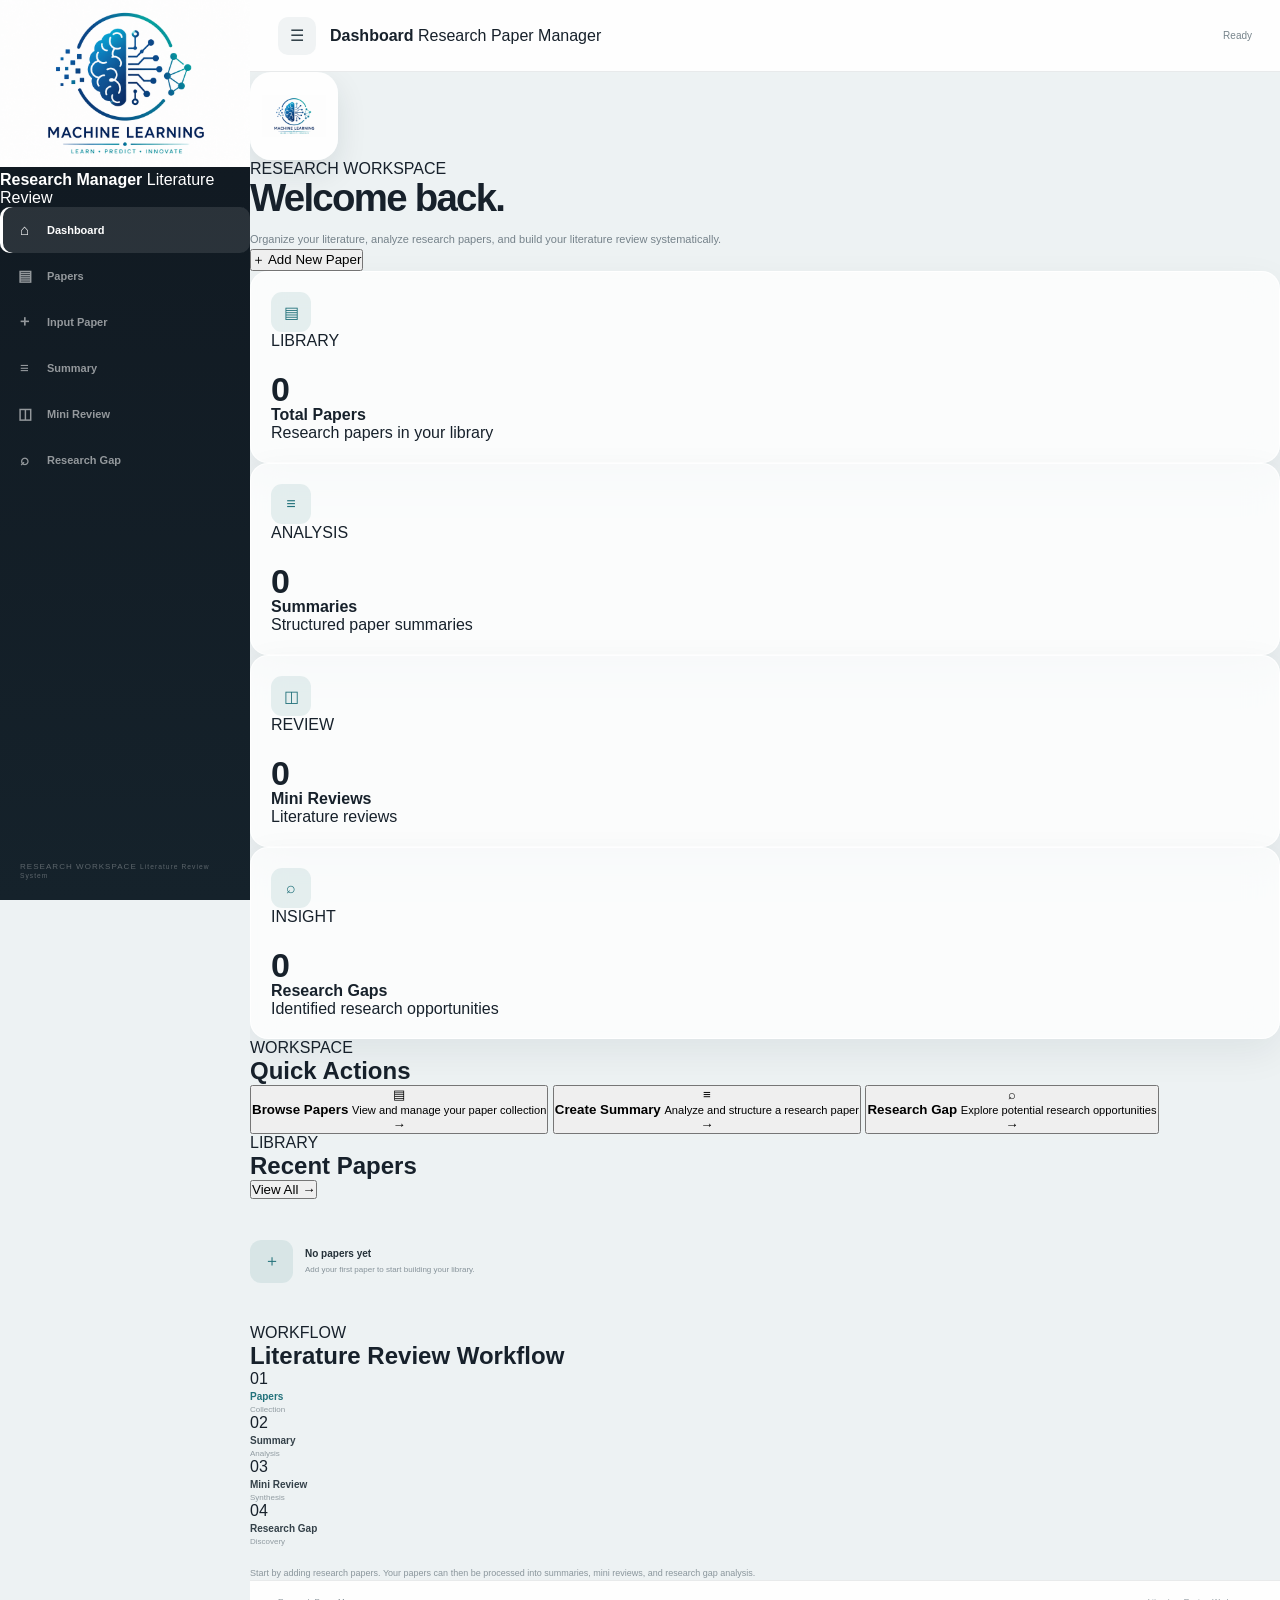
==== commit 1ec59375: "Update index.html" ====
--- a/index.html
+++ b/index.html
@@ -1,6 +1,8 @@
 <!DOCTYPE html>
 <html lang="en">
+
 <head>
+
     <meta charset="UTF-8">
 
     <meta
@@ -10,19 +12,18 @@
 
     <title>Research Paper Manager</title>
 
-    <!--
-        CSS PATH
-        Jangan diubah.
-    -->
     <link
         rel="stylesheet"
-        href="./css/components.css?v=20260903"
+        href="./css/components.css?v=3"
     >
+
 </head>
 
+
 <body>
 
 <div id="app">
+
 
     <!-- =====================================================
          SIDEBAR
@@ -30,17 +31,20 @@
 
     <aside id="sidebar">
 
-        <div class="sidebar-brand">
-
-            <div class="sidebar-logo">
+        <div class="brand">
+
+            <div class="brand-logo">
+
                 <img
                     src="./static/logo.png"
                     alt="Research Manager"
-                    onerror="this.style.display='none'; this.parentElement.classList.add('logo-error');"
+                    onerror="this.style.display='none'"
                 >
+
             </div>
 
-            <div class="sidebar-brand-text">
+
+            <div class="brand-info">
 
                 <strong>
                     Research Manager
@@ -55,15 +59,17 @@
         </div>
 
 
-        <nav class="sidebar-nav">
+        <nav class="navigation">
 
             <button
+                type="button"
                 class="nav-item active"
                 data-page="dashboard"
-                type="button"
             >
 
-                <span class="nav-icon">⌂</span>
+                <span class="nav-icon">
+                    ⌂
+                </span>
 
                 <span>
                     Dashboard
@@ -73,12 +79,14 @@
 
 
             <button
+                type="button"
                 class="nav-item"
                 data-page="papers"
-                type="button"
             >
 
-                <span class="nav-icon">▤</span>
+                <span class="nav-icon">
+                    ▤
+                </span>
 
                 <span>
                     Papers
@@ -88,12 +96,14 @@
 
 
             <button
+                type="button"
                 class="nav-item"
                 data-page="input-paper"
-                type="button"
             >
 
-                <span class="nav-icon">＋</span>
+                <span class="nav-icon">
+                    ＋
+                </span>
 
                 <span>
                     Input Paper
@@ -103,12 +113,14 @@
 
 
             <button
+                type="button"
                 class="nav-item"
                 data-page="summary"
-                type="button"
             >
 
-                <span class="nav-icon">≡</span>
+                <span class="nav-icon">
+                    ≡
+                </span>
 
                 <span>
                     Summary
@@ -118,12 +130,14 @@
 
 
             <button
+                type="button"
                 class="nav-item"
                 data-page="mini-review"
-                type="button"
             >
 
-                <span class="nav-icon">◫</span>
+                <span class="nav-icon">
+                    ◫
+                </span>
 
                 <span>
                     Mini Review
@@ -133,12 +147,14 @@
 
 
             <button
+                type="button"
                 class="nav-item"
                 data-page="research-gap"
-                type="button"
             >
 
-                <span class="nav-icon">⌕</span>
+                <span class="nav-icon">
+                    ⌕
+                </span>
 
                 <span>
                     Research Gap
@@ -151,15 +167,20 @@
 
         <div class="sidebar-bottom">
 
-            <div class="sidebar-divider"></div>
+            <div class="sidebar-line"></div>
 
             <span>
                 RESEARCH WORKSPACE
             </span>
 
+            <small>
+                Literature Review System
+            </small>
+
         </div>
 
     </aside>
+
 
 
     <!-- =====================================================
@@ -168,6 +189,7 @@
 
     <main id="main">
 
+
         <!-- TOPBAR -->
 
         <header id="topbar">
@@ -177,23 +199,21 @@
                 <button
                     id="sidebar-toggle"
                     type="button"
-                    aria-label="Toggle sidebar"
+                    aria-label="Toggle navigation"
                 >
                     ☰
                 </button>
 
-                <div>
-
-                    <div
-                        id="page-title"
-                        class="topbar-title"
-                    >
+
+                <div class="topbar-page">
+
+                    <strong id="page-title">
                         Dashboard
-                    </div>
-
-                    <div class="topbar-subtitle">
+                    </strong>
+
+                    <span>
                         Research Paper Manager
-                    </div>
+                    </span>
 
                 </div>
 
@@ -202,7 +222,7 @@
 
             <div class="topbar-right">
 
-                <span class="status-dot"></span>
+                <span class="online-dot"></span>
 
                 <span>
                     Ready
@@ -213,8 +233,9 @@
         </header>
 
 
+
         <!-- =================================================
-             PAGE AREA
+             CONTENT
         ================================================== -->
 
         <div id="page-area">
@@ -229,37 +250,42 @@
                 class="page dashboard-page"
             >
 
+
                 <!-- BACKGROUND -->
 
                 <div
-                    class="dashboard-bg"
+                    class="dashboard-background"
                     aria-hidden="true"
                 ></div>
 
 
                 <div
-                    class="dashboard-bg-overlay"
+                    class="background-overlay"
                     aria-hidden="true"
                 ></div>
 
 
-                <!-- CONTENT -->
-
-                <div class="dashboard-container">
-
-
-                    <!-- HERO -->
-
-                    <section class="hero-card">
-
-                        <div class="hero-left">
+
+                <!-- DASHBOARD CONTENT -->
+
+                <div class="dashboard-content">
+
+
+                    <!-- =================================================
+                         HERO
+                    ================================================== -->
+
+                    <section class="hero">
+
+                        <div class="hero-content">
+
 
                             <div class="hero-logo">
 
                                 <img
                                     src="./static/logo.png"
                                     alt="Research Manager"
-                                    onerror="this.style.display='none';"
+                                    onerror="this.style.display='none'"
                                 >
 
                             </div>
@@ -267,13 +293,15 @@
 
                             <div class="hero-text">
 
-                                <span class="eyebrow">
+                                <span class="hero-eyebrow">
                                     RESEARCH WORKSPACE
                                 </span>
 
+
                                 <h1>
-                                    Research Paper Manager
+                                    Welcome back.
                                 </h1>
+
 
                                 <p>
                                     Organize your literature,
@@ -287,13 +315,14 @@
                         </div>
 
 
+
                         <button
-                            id="add-paper-button"
-                            class="primary-button"
                             type="button"
+                            id="hero-add-paper"
+                            class="hero-button"
                         >
 
-                            <span class="button-icon">
+                            <span class="hero-button-icon">
                                 ＋
                             </span>
 
@@ -306,173 +335,189 @@
                     </section>
 
 
+
                     <!-- =================================================
                          STATISTICS
                     ================================================== -->
 
-                    <section class="stats-grid">
-
+                    <section class="stats">
+
+
+                        <!-- PAPERS -->
 
                         <article class="stat-card">
 
-                            <div class="stat-top">
+                            <div class="stat-header">
 
                                 <div class="stat-icon">
                                     ▤
                                 </div>
 
-                                <span class="stat-label">
+                                <span>
                                     LIBRARY
                                 </span>
 
                             </div>
 
 
-                            <div class="stat-number">
-                                <span id="total-papers">
-                                    0
-                                </span>
-                            </div>
-
-
-                            <div class="stat-name">
+                            <div
+                                class="stat-number"
+                                id="total-papers"
+                            >
+                                0
+                            </div>
+
+
+                            <strong>
                                 Total Papers
-                            </div>
-
-
-                            <div class="stat-description">
-                                Research papers
-                            </div>
+                            </strong>
+
+
+                            <p>
+                                Research papers in your library
+                            </p>
 
                         </article>
 
 
+
+                        <!-- SUMMARIES -->
+
                         <article class="stat-card">
 
-                            <div class="stat-top">
+                            <div class="stat-header">
 
                                 <div class="stat-icon">
                                     ≡
                                 </div>
 
-                                <span class="stat-label">
+                                <span>
                                     ANALYSIS
                                 </span>
 
                             </div>
 
 
-                            <div class="stat-number">
-                                <span id="total-summaries">
-                                    0
-                                </span>
-                            </div>
-
-
-                            <div class="stat-name">
+                            <div
+                                class="stat-number"
+                                id="total-summaries"
+                            >
+                                0
+                            </div>
+
+
+                            <strong>
                                 Summaries
-                            </div>
-
-
-                            <div class="stat-description">
-                                Paper summaries
-                            </div>
+                            </strong>
+
+
+                            <p>
+                                Structured paper summaries
+                            </p>
 
                         </article>
 
 
+
+                        <!-- MINI REVIEWS -->
+
                         <article class="stat-card">
 
-                            <div class="stat-top">
+                            <div class="stat-header">
 
                                 <div class="stat-icon">
                                     ◫
                                 </div>
 
-                                <span class="stat-label">
+                                <span>
                                     REVIEW
                                 </span>
 
                             </div>
 
 
-                            <div class="stat-number">
-                                <span id="total-mini-reviews">
-                                    0
-                                </span>
-                            </div>
-
-
-                            <div class="stat-name">
+                            <div
+                                class="stat-number"
+                                id="total-mini-reviews"
+                            >
+                                0
+                            </div>
+
+
+                            <strong>
                                 Mini Reviews
-                            </div>
-
-
-                            <div class="stat-description">
+                            </strong>
+
+
+                            <p>
                                 Literature reviews
-                            </div>
+                            </p>
 
                         </article>
 
 
+
+                        <!-- RESEARCH GAP -->
+
                         <article class="stat-card">
 
-                            <div class="stat-top">
+                            <div class="stat-header">
 
                                 <div class="stat-icon">
                                     ⌕
                                 </div>
 
-                                <span class="stat-label">
+                                <span>
                                     INSIGHT
                                 </span>
 
                             </div>
 
 
-                            <div class="stat-number">
-                                <span id="total-research-gaps">
-                                    0
-                                </span>
-                            </div>
-
-
-                            <div class="stat-name">
+                            <div
+                                class="stat-number"
+                                id="total-research-gaps"
+                            >
+                                0
+                            </div>
+
+
+                            <strong>
                                 Research Gaps
-                            </div>
-
-
-                            <div class="stat-description">
-                                Identified gaps
-                            </div>
+                            </strong>
+
+
+                            <p>
+                                Identified research opportunities
+                            </p>
 
                         </article>
 
-
                     </section>
 
 
+
                     <!-- =================================================
-                         LOWER CONTENT
+                         LOWER GRID
                     ================================================== -->
 
-                    <section class="dashboard-columns">
-
-
-                        <!-- QUICK ACTION -->
-
-                        <div class="dashboard-card">
-
-                            <div class="card-header">
+                    <section class="dashboard-grid">
+
+
+                        <!-- QUICK ACTIONS -->
+
+                        <div class="panel">
+
+                            <div class="panel-header">
 
                                 <div>
 
-                                    <span class="card-eyebrow">
+                                    <span>
                                         WORKSPACE
                                     </span>
 
                                     <h2>
-                                        Continue Your Research
+                                        Quick Actions
                                     </h2>
 
                                 </div>
@@ -480,84 +525,122 @@
                             </div>
 
 
-                            <div class="quick-actions">
+                            <div class="actions">
 
 
                                 <button
-                                    id="quick-add-paper"
-                                    class="quick-action"
                                     type="button"
+                                    class="action-item"
+                                    id="browse-papers"
                                 >
 
-                                    <div class="quick-icon">
-                                        ＋
-                                    </div>
-
-                                    <div class="quick-text">
-
-                                        <strong>
-                                            Add New Paper
-                                        </strong>
-
-                                        <span>
-                                            Import a research paper
-                                            into your workspace.
-                                        </span>
-
-                                    </div>
-
-                                    <span class="quick-arrow">
-                                        →
-                                    </span>
-
-                                </button>
-
-
-                                <button
-                                    id="quick-browse-papers"
-                                    class="quick-action"
-                                    type="button"
-                                >
-
-                                    <div class="quick-icon">
+                                    <div class="action-icon">
                                         ▤
                                     </div>
 
-                                    <div class="quick-text">
+
+                                    <div class="action-text">
 
                                         <strong>
                                             Browse Papers
                                         </strong>
 
-                                        <span>
-                                            Explore and manage
-                                            your research collection.
-                                        </span>
+                                        <small>
+                                            View and manage your
+                                            paper collection
+                                        </small>
 
                                     </div>
 
-                                    <span class="quick-arrow">
+
+                                    <span class="action-arrow">
                                         →
                                     </span>
 
                                 </button>
 
 
+
+                                <button
+                                    type="button"
+                                    class="action-item"
+                                    id="create-summary"
+                                >
+
+                                    <div class="action-icon">
+                                        ≡
+                                    </div>
+
+
+                                    <div class="action-text">
+
+                                        <strong>
+                                            Create Summary
+                                        </strong>
+
+                                        <small>
+                                            Analyze and structure
+                                            a research paper
+                                        </small>
+
+                                    </div>
+
+
+                                    <span class="action-arrow">
+                                        →
+                                    </span>
+
+                                </button>
+
+
+
+                                <button
+                                    type="button"
+                                    class="action-item"
+                                    id="create-gap"
+                                >
+
+                                    <div class="action-icon">
+                                        ⌕
+                                    </div>
+
+
+                                    <div class="action-text">
+
+                                        <strong>
+                                            Research Gap
+                                        </strong>
+
+                                        <small>
+                                            Explore potential
+                                            research opportunities
+                                        </small>
+
+                                    </div>
+
+
+                                    <span class="action-arrow">
+                                        →
+                                    </span>
+
+                                </button>
+
                             </div>
 
                         </div>
 
 
-                        <!-- RECENT ACTIVITY -->
-
-                        <div class="dashboard-card">
-
-                            <div class="card-header">
+
+                        <!-- RECENT PAPERS -->
+
+                        <div class="panel">
+
+                            <div class="panel-header">
 
                                 <div>
 
-                                    <span class="card-eyebrow">
-                                        ACTIVITY
+                                    <span>
+                                        LIBRARY
                                     </span>
 
                                     <h2>
@@ -568,9 +651,9 @@
 
 
                                 <button
+                                    type="button"
+                                    class="view-all"
                                     id="view-all-papers"
-                                    class="text-button"
-                                    type="button"
                                 >
                                     View All →
                                 </button>
@@ -589,6 +672,7 @@
                                         ＋
                                     </div>
 
+
                                     <div>
 
                                         <strong>
@@ -596,8 +680,9 @@
                                         </strong>
 
                                         <span>
-                                            Add your first research
-                                            paper to begin.
+                                            Add your first paper
+                                            to start building
+                                            your library.
                                         </span>
 
                                     </div>
@@ -608,39 +693,37 @@
 
                         </div>
 
-
                     </section>
 
 
-                    <!-- WORKFLOW -->
-
-                    <section class="workflow-card">
-
-                        <div class="workflow-heading">
-
-                            <div>
-
-                                <span class="card-eyebrow">
-                                    WORKFLOW
-                                </span>
-
-                                <h2>
-                                    Literature Review Workflow
-                                </h2>
-
-                            </div>
+
+                    <!-- =================================================
+                         WORKFLOW
+                    ================================================== -->
+
+                    <section class="workflow">
+
+                        <div class="workflow-title">
+
+                            <span>
+                                WORKFLOW
+                            </span>
+
+                            <h2>
+                                Literature Review Workflow
+                            </h2>
 
                         </div>
 
 
-                        <div class="workflow-steps">
+                        <div class="workflow-track">
 
 
                             <div class="workflow-step active">
 
-                                <span class="step-number">
+                                <div class="workflow-number">
                                     01
-                                </span>
+                                </div>
 
                                 <strong>
                                     Papers
@@ -653,14 +736,14 @@
                             </div>
 
 
-                            <div class="workflow-line"></div>
+                            <div class="workflow-connector"></div>
 
 
                             <div class="workflow-step">
 
-                                <span class="step-number">
+                                <div class="workflow-number">
                                     02
-                                </span>
+                                </div>
 
                                 <strong>
                                     Summary
@@ -673,14 +756,14 @@
                             </div>
 
 
-                            <div class="workflow-line"></div>
+                            <div class="workflow-connector"></div>
 
 
                             <div class="workflow-step">
 
-                                <span class="step-number">
+                                <div class="workflow-number">
                                     03
-                                </span>
+                                </div>
 
                                 <strong>
                                     Mini Review
@@ -693,14 +776,14 @@
                             </div>
 
 
-                            <div class="workflow-line"></div>
+                            <div class="workflow-connector"></div>
 
 
                             <div class="workflow-step">
 
-                                <span class="step-number">
+                                <div class="workflow-number">
                                     04
-                                </span>
+                                </div>
 
                                 <strong>
                                     Research Gap
@@ -711,7 +794,6 @@
                                 </small>
 
                             </div>
-
 
                         </div>
 
@@ -731,41 +813,43 @@
             </section>
 
 
+
             <!-- =================================================
                  OTHER PAGES
             ================================================== -->
 
             <section
                 id="papers-page"
-                class="page hidden-page"
+                class="page empty-page"
             ></section>
 
 
             <section
                 id="input-paper-page"
-                class="page hidden-page"
+                class="page empty-page"
             ></section>
 
 
             <section
                 id="summary-page"
-                class="page hidden-page"
+                class="page empty-page"
             ></section>
 
 
             <section
                 id="mini-review-page"
-                class="page hidden-page"
+                class="page empty-page"
             ></section>
 
 
             <section
                 id="research-gap-page"
-                class="page hidden-page"
+                class="page empty-page"
             ></section>
 
 
         </div>
+
 
 
         <!-- FOOTER -->
@@ -782,16 +866,17 @@
 
         </footer>
 
+
     </main>
 
 </div>
 
 
-<!-- =========================================================
-     JAVASCRIPT
-========================================================== -->
-
-<script src="./js/dashboard.js?v=20260903"></script>
+
+<script
+    src="./js/dashboard.js?v=3"
+></script>
 
 </body>
+
 </html>
--- a/css/components.css
+++ b/css/components.css
@@ -10,6 +10,8 @@
 
 * {
     box-sizing: border-box;
+    margin: 0;
+    padding: 0;
 }
 
 
@@ -17,73 +19,69 @@
 body {
     width: 100%;
     min-height: 100%;
-    margin: 0;
-    padding: 0;
 }
 
 
 body {
     font-family:
         Inter,
-        ui-sans-serif,
-        system-ui,
-        -apple-system,
-        BlinkMacSystemFont,
         "Segoe UI",
+        Roboto,
+        Helvetica,
+        Arial,
         sans-serif;
 
-    background: #eef2f4;
     color: #17212b;
-}
-
-
-button,
-input,
-textarea,
-select {
-    font: inherit;
+
+    background: #edf2f3;
+
+    -webkit-font-smoothing: antialiased;
 }
 
 
 button {
-    border: 0;
+    font-family: inherit;
+}
+
+
+button:focus-visible {
+    outline: 2px solid #2b7b84;
+    outline-offset: 2px;
 }
 
 
 img {
-    display: block;
     max-width: 100%;
 }
 
 
 /* ============================================================
-   ROOT VARIABLES
+   VARIABLES
    ============================================================ */
 
 :root {
 
     --sidebar-width: 250px;
 
-    --topbar-height: 68px;
+    --topbar-height: 72px;
 
     --dark: #101820;
 
-    --dark-soft: #17232c;
+    --dark-2: #17242d;
 
     --text: #17212b;
 
-    --muted: #78858f;
+    --muted: #75828a;
+
+    --border: rgba(20, 35, 45, .09);
 
     --white: #ffffff;
 
-    --accent: #1f6f78;
-
-    --accent-dark: #15545c;
-
-    --border: rgba(25, 40, 50, 0.08);
-
-    --shadow:
-        0 16px 45px rgba(20, 35, 45, 0.08);
+    --accent: #23727b;
+
+    --accent-dark: #185962;
+
+    --accent-soft: rgba(35, 114, 123, .10);
 
 }
 
@@ -93,12 +91,7 @@
    ============================================================ */
 
 #app {
-
-    width: 100%;
     min-height: 100vh;
-
-    background: #eef2f4;
-
 }
 
 
@@ -112,37 +105,161 @@
 
     top: 0;
     left: 0;
-    bottom: 0;
 
     width: var(--sidebar-width);
+    height: 100vh;
 
     background:
         linear-gradient(
             180deg,
             #101820 0%,
-            #121e27 100%
+            #15222b 100%
         );
 
     color: #ffffff;
 
+    display: flex;
+    flex-direction: column;
+
     z-index: 1000;
 
+    overflow: hidden;
+
+}
+
+
+/* ============================================================
+   SIDEBAR BRAND
+   ============================================================ */
+
+.sidebar-brand {
+
+    height: 92px;
+
+    padding: 18px 20px;
+
+    display: flex;
+
+    align-items: center;
+
+    gap: 12px;
+
+    border-bottom:
+        1px solid rgba(255,255,255,.07);
+
+}
+
+
+.sidebar-logo {
+
+    width: 46px;
+    height: 46px;
+
+    flex-shrink: 0;
+
+    border-radius: 12px;
+
+    background:
+        rgba(255,255,255,.08);
+
+    display: flex;
+
+    align-items: center;
+
+    justify-content: center;
+
+    overflow: hidden;
+
+}
+
+
+.sidebar-logo img {
+
+    width: 78%;
+    height: 78%;
+
+    object-fit: contain;
+
+}
+
+
+.sidebar-logo.logo-error::after {
+
+    content: "RM";
+
+    color: #ffffff;
+
+    font-weight: 800;
+
+    font-size: 13px;
+
+}
+
+
+.sidebar-brand-text {
+
     display: flex;
 
     flex-direction: column;
 
-    transition:
-        transform 0.25s ease;
-
-}
-
-
-.sidebar-header {
-
-    height: 92px;
-
-    padding:
-        18px 20px;
+    min-width: 0;
+
+}
+
+
+.sidebar-brand-text strong {
+
+    color: #ffffff;
+
+    font-size: 13px;
+
+    line-height: 1.2;
+
+}
+
+
+.sidebar-brand-text span {
+
+    margin-top: 4px;
+
+    color:
+        rgba(255,255,255,.42);
+
+    font-size: 9px;
+
+}
+
+
+/* ============================================================
+   NAVIGATION
+   ============================================================ */
+
+.sidebar-nav {
+
+    padding: 20px 12px;
+
+    display: flex;
+
+    flex-direction: column;
+
+    gap: 5px;
+
+}
+
+
+.nav-item {
+
+    width: 100%;
+    height: 46px;
+
+    border: 0;
+
+    border-radius: 10px;
+
+    background: transparent;
+
+    color:
+        rgba(255,255,255,.55);
 
     display: flex;
 
@@ -150,127 +267,15 @@
 
     gap: 12px;
 
-    border-bottom:
-        1px solid rgba(255,255,255,0.07);
-
-}
-
-
-.sidebar-logo {
-
-    width: 44px;
-    height: 44px;
-
-    flex-shrink: 0;
-
-    border-radius: 12px;
-
-    overflow: hidden;
-
-    background:
-        rgba(255,255,255,0.08);
-
-    display: flex;
-
-    align-items: center;
-
-    justify-content: center;
-
-}
-
-
-.sidebar-logo img {
-
-    width: 100%;
-    height: 100%;
-
-    object-fit: contain;
-
-}
-
-
-.app-title {
-
-    min-width: 0;
-
-}
-
-
-.app-title h1 {
-
-    margin: 0;
-
-    font-size: 14px;
-
-    line-height: 1.2;
-
-    font-weight: 750;
-
-    color: #ffffff;
-
-}
-
-
-.app-title span {
-
-    display: block;
-
-    margin-top: 4px;
-
-    font-size: 10px;
-
-    color:
-        rgba(255,255,255,0.45);
-
-}
-
-
-/* ============================================================
-   NAVIGATION
-   ============================================================ */
-
-#main-navigation {
-
-    padding:
-        22px 12px;
-
-    display: flex;
-
-    flex-direction: column;
-
-    gap: 5px;
-
-}
-
-
-.nav-item {
-
-    width: 100%;
-    height: 47px;
-
-    padding:
-        0 14px;
-
-    display: flex;
-
-    align-items: center;
-
-    gap: 12px;
-
-    border-radius: 11px;
-
-    background: transparent;
-
-    color:
-        rgba(255,255,255,0.56);
+    padding: 0 14px;
 
     cursor: pointer;
 
+    font-size: 11px;
+
+    font-weight: 650;
+
     text-align: left;
-
-    font-size: 12px;
-
-    font-weight: 650;
 
     transition:
         background .18s ease,
@@ -282,20 +287,20 @@
 
 .nav-item:hover {
 
-    background:
-        rgba(255,255,255,0.06);
-
     color: #ffffff;
 
+    background:
+        rgba(255,255,255,.065);
+
 }
 
 
 .nav-item.active {
 
-    background:
-        rgba(255,255,255,0.10);
-
     color: #ffffff;
+
+    background:
+        rgba(255,255,255,.105);
 
     box-shadow:
         inset 3px 0 0 #ffffff;
@@ -305,100 +310,67 @@
 
 .nav-icon {
 
-    width: 20px;
-
-    display: inline-flex;
-
-    align-items: center;
+    width: 21px;
+
+    display: flex;
 
     justify-content: center;
 
-    font-size: 16px;
-
-    opacity: .9;
-
-}
-
-
-/* ============================================================
-   SIDEBAR FOOTER
-   ============================================================ */
-
-.sidebar-footer {
+    align-items: center;
+
+    font-size: 15px;
+
+}
+
+
+/* ============================================================
+   SIDEBAR BOTTOM
+   ============================================================ */
+
+.sidebar-bottom {
 
     margin-top: auto;
 
     padding:
-        0 20px 22px;
+        20px;
 
     color:
-        rgba(255,255,255,0.32);
-
-    font-size: 9px;
-
-    letter-spacing:
-        .1em;
-
-    text-transform: uppercase;
-
-}
-
-
-.sidebar-footer-line {
-
+        rgba(255,255,255,.30);
+
+    font-size: 8px;
+
+    letter-spacing: .13em;
+
+}
+
+
+.sidebar-divider {
+
+    width: 100%;
     height: 1px;
 
     margin-bottom: 12px;
 
     background:
-        rgba(255,255,255,0.08);
-
-}
-
-
-/* ============================================================
-   MAIN CONTENT
-   ============================================================ */
-
-#main-content {
-
-    width:
-        calc(100% - var(--sidebar-width));
+        rgba(255,255,255,.08);
+
+}
+
+
+/* ============================================================
+   MAIN
+   ============================================================ */
+
+#main {
 
     min-height: 100vh;
 
-    margin-left:
-        var(--sidebar-width);
+    margin-left: var(--sidebar-width);
 
     display: flex;
 
     flex-direction: column;
 
-    transition:
-        width .25s ease,
-        margin-left .25s ease;
-
-}
-
-
-/* ============================================================
-   SIDEBAR CLOSED
-   ============================================================ */
-
-.sidebar-closed #sidebar {
-
-    transform:
-        translateX(-100%);
-
-}
-
-
-.sidebar-closed #main-content {
-
-    width: 100%;
-
-    margin-left: 0;
-
 }
 
 
@@ -408,44 +380,38 @@
 
 #topbar {
 
-    height:
-        var(--topbar-height);
+    height: var(--topbar-height);
 
     flex-shrink: 0;
 
-    display: flex;
-
-    align-items: center;
-
-    justify-content: space-between;
-
-    padding:
-        0 28px;
-
-    background:
-        rgba(255,255,255,0.94);
+    background:
+        rgba(255,255,255,.96);
 
     border-bottom:
         1px solid var(--border);
 
-    backdrop-filter:
-        blur(18px);
+    display: flex;
+
+    align-items: center;
+
+    justify-content: space-between;
+
+    padding: 0 28px;
 
     position: relative;
 
-    z-index: 100;
-
-}
-
-
-.topbar-left,
-.topbar-right {
-
-    display: flex;
-
-    align-items: center;
-
-    gap: 16px;
+    z-index: 10;
+
+}
+
+
+.topbar-left {
+
+    display: flex;
+
+    align-items: center;
+
+    gap: 14px;
 
 }
 
@@ -455,45 +421,51 @@
     width: 38px;
     height: 38px;
 
+    border: 0;
+
     border-radius: 10px;
 
-    background:
-        #f1f4f5;
-
-    color:
-        #37434c;
+    background: #f0f3f4;
+
+    color: #34434b;
 
     cursor: pointer;
 
     font-size: 16px;
 
-    transition:
-        .18s ease;
-
 }
 
 
 #sidebar-toggle:hover {
 
-    background:
-        #e7ecee;
-
-}
-
-
-#page-title {
-
-    font-size: 14px;
+    background: #e5eaec;
+
+}
+
+
+.topbar-title {
+
+    color: #1d2931;
+
+    font-size: 13px;
 
     font-weight: 750;
 
-    color:
-        #202c34;
-
-}
-
-
-.system-status {
+}
+
+
+.topbar-subtitle {
+
+    margin-top: 2px;
+
+    color: #9aa4aa;
+
+    font-size: 9px;
+
+}
+
+
+.topbar-right {
 
     display: flex;
 
@@ -501,43 +473,44 @@
 
     gap: 8px;
 
-    color:
-        var(--muted);
-
-    font-size: 11px;
-
-}
-
-
-.status-indicator {
-
-    width: 8px;
-    height: 8px;
+    color: #77848b;
+
+    font-size: 10px;
+
+}
+
+
+.status-dot {
+
+    width: 7px;
+    height: 7px;
 
     border-radius: 50%;
 
-    background: #42a77b;
+    background: #43a879;
 
     box-shadow:
-        0 0 0 4px rgba(66,167,123,0.10);
-
-}
-
-
-/* ============================================================
-   PAGE CONTAINER
-   ============================================================ */
-
-#page-container {
+        0 0 0 4px rgba(67,168,121,.10);
+
+}
+
+
+/* ============================================================
+   PAGE AREA
+   ============================================================ */
+
+#page-area {
 
     flex: 1;
 
-    position: relative;
-
     min-height: 0;
 
 }
 
+
+/* ============================================================
+   PAGE
+   ============================================================ */
 
 .page {
 
@@ -547,6 +520,13 @@
 }
 
 
+.hidden-page {
+
+    display: none !important;
+
+}
+
+
 /* ============================================================
    DASHBOARD
    ============================================================ */
@@ -567,7 +547,7 @@
    BACKGROUND
    ============================================================ */
 
-.dashboard-background {
+.dashboard-bg {
 
     position: absolute;
 
@@ -587,7 +567,7 @@
 }
 
 
-.dashboard-overlay {
+.dashboard-bg-overlay {
 
     position: absolute;
 
@@ -596,9 +576,9 @@
     background:
         linear-gradient(
             135deg,
-            rgba(239,244,245,0.94),
-            rgba(239,244,245,0.78),
-            rgba(244,247,248,0.91)
+            rgba(238,243,244,.96),
+            rgba(238,243,244,.82),
+            rgba(244,247,248,.94)
         );
 
     z-index: 1;
@@ -607,10 +587,10 @@
 
 
 /* ============================================================
-   DASHBOARD CONTENT
-   ============================================================ */
-
-.dashboard-content {
+   DASHBOARD CONTAINER
+   ============================================================ */
+
+.dashboard-container {
 
     position: relative;
 
@@ -622,8 +602,7 @@
 
     margin: 0 auto;
 
-    padding:
-        32px 36px 42px;
+    padding: 30px 34px 40px;
 
 }
 
@@ -632,12 +611,24 @@
    HERO
    ============================================================ */
 
-.dashboard-hero {
-
-    min-height: 188px;
-
-    padding:
-        28px 30px;
+.hero-card {
+
+    min-height: 180px;
+
+    padding: 28px 30px;
+
+    border:
+        1px solid rgba(255,255,255,.85);
+
+    border-radius: 22px;
+
+    background:
+        rgba(255,255,255,.72);
+
+    box-shadow:
+        0 20px 50px rgba(20,35,45,.08);
+
+    backdrop-filter: blur(18px);
 
     display: flex;
 
@@ -647,781 +638,844 @@
 
     gap: 30px;
 
+}
+
+
+.hero-left {
+
+    display: flex;
+
+    align-items: center;
+
+    gap: 22px;
+
+    min-width: 0;
+
+}
+
+
+.hero-logo {
+
+    width: 88px;
+    height: 88px;
+
+    flex-shrink: 0;
+
+    border-radius: 21px;
+
+    background:
+        rgba(255,255,255,.94);
+
+    box-shadow:
+        0 12px 30px rgba(20,35,45,.10);
+
+    display: flex;
+
+    align-items: center;
+
+    justify-content: center;
+
+    overflow: hidden;
+
+}
+
+
+.hero-logo img {
+
+    width: 72%;
+    height: 72%;
+
+    object-fit: contain;
+
+}
+
+
+.hero-text {
+
+    min-width: 0;
+
+}
+
+
+.eyebrow {
+
+    display: block;
+
+    margin-bottom: 8px;
+
+    color: var(--accent);
+
+    font-size: 8px;
+
+    font-weight: 850;
+
+    letter-spacing: .16em;
+
+}
+
+
+.hero-text h1 {
+
+    color: var(--text);
+
+    font-size:
+        clamp(28px, 3vw, 42px);
+
+    line-height: 1.05;
+
+    letter-spacing: -.045em;
+
+}
+
+
+.hero-text p {
+
+    max-width: 700px;
+
+    margin-top: 12px;
+
+    color: var(--muted);
+
+    font-size: 11px;
+
+    line-height: 1.7;
+
+}
+
+
+/* ============================================================
+   BUTTON
+   ============================================================ */
+
+.primary-button {
+
+    min-height: 45px;
+
+    padding: 0 18px;
+
+    border: 0;
+
+    border-radius: 11px;
+
+    background:
+        var(--accent);
+
+    color: #ffffff;
+
+    display: flex;
+
+    align-items: center;
+
+    justify-content: center;
+
+    gap: 8px;
+
+    cursor: pointer;
+
+    font-size: 10px;
+
+    font-weight: 750;
+
+    white-space: nowrap;
+
+    box-shadow:
+        0 10px 25px rgba(35,114,123,.20);
+
+    transition:
+        transform .18s ease,
+        background .18s ease;
+
+}
+
+
+.primary-button:hover {
+
+    background:
+        var(--accent-dark);
+
+    transform:
+        translateY(-2px);
+
+}
+
+
+.button-icon {
+
+    font-size: 15px;
+
+}
+
+
+/* ============================================================
+   STATS
+   ============================================================ */
+
+.stats-grid {
+
+    margin-top: 16px;
+
+    display: grid;
+
+    grid-template-columns:
+        repeat(4, minmax(0, 1fr));
+
+    gap: 14px;
+
+}
+
+
+.stat-card {
+
+    min-height: 166px;
+
+    padding: 20px;
+
     border:
-        1px solid rgba(255,255,255,0.8);
-
-    border-radius: 24px;
-
-    background:
-        rgba(255,255,255,0.68);
+        1px solid rgba(255,255,255,.85);
+
+    border-radius: 18px;
+
+    background:
+        rgba(255,255,255,.74);
+
+    box-shadow:
+        0 14px 38px rgba(20,35,45,.065);
 
     backdrop-filter:
-        blur(18px);
+        blur(16px);
+
+    transition:
+        transform .18s ease,
+        box-shadow .18s ease;
+
+}
+
+
+.stat-card:hover {
+
+    transform:
+        translateY(-3px);
 
     box-shadow:
-        0 18px 50px
-        rgba(20,35,45,0.08);
-
-}
-
-
-.hero-brand {
-
-    display: flex;
-
-    align-items: center;
-
-    gap: 22px;
-
-}
-
-
-.hero-logo {
-
-    width: 90px;
-    height: 90px;
-
-    flex-shrink: 0;
-
-    display: flex;
-
-    align-items: center;
-
-    justify-content: center;
-
-    border-radius: 22px;
-
-    background:
-        rgba(255,255,255,0.92);
-
-    box-shadow:
-        0 12px 30px
-        rgba(20,35,45,0.12);
-
-    overflow: hidden;
-
-}
-
-
-.hero-logo img {
-
-    width: 76%;
-    height: 76%;
-
-    object-fit: contain;
-
-}
-
-
-.hero-copy {
-
-    max-width: 700px;
-
-}
-
-
-.hero-label {
-
-    display: block;
-
-    margin-bottom: 8px;
+        0 18px 42px rgba(20,35,45,.10);
+
+}
+
+
+.stat-top {
+
+    display: flex;
+
+    align-items: center;
+
+    justify-content: space-between;
+
+}
+
+
+.stat-icon {
+
+    width: 40px;
+    height: 40px;
+
+    border-radius: 11px;
+
+    background:
+        var(--accent-soft);
 
     color:
         var(--accent);
 
+    display: flex;
+
+    align-items: center;
+
+    justify-content: center;
+
+    font-size: 16px;
+
+}
+
+
+.stat-label {
+
+    color: #9aa4aa;
+
+    font-size: 7px;
+
+    font-weight: 850;
+
+    letter-spacing: .15em;
+
+}
+
+
+.stat-number {
+
+    margin-top: 22px;
+
+    color: var(--text);
+
+    font-size: 34px;
+
+    line-height: 1;
+
+    font-weight: 800;
+
+    letter-spacing: -.045em;
+
+}
+
+
+.stat-name {
+
+    margin-top: 9px;
+
+    color: #253139;
+
+    font-size: 11px;
+
+    font-weight: 750;
+
+}
+
+
+.stat-description {
+
+    margin-top: 4px;
+
+    color: #8b979d;
+
     font-size: 9px;
 
+}
+
+
+/* ============================================================
+   DASHBOARD COLUMNS
+   ============================================================ */
+
+.dashboard-columns {
+
+    margin-top: 16px;
+
+    display: grid;
+
+    grid-template-columns:
+        minmax(280px, .8fr)
+        minmax(420px, 1.2fr);
+
+    gap: 16px;
+
+}
+
+
+/* ============================================================
+   CARD
+   ============================================================ */
+
+.dashboard-card {
+
+    padding: 21px;
+
+    border:
+        1px solid rgba(255,255,255,.85);
+
+    border-radius: 18px;
+
+    background:
+        rgba(255,255,255,.75);
+
+    box-shadow:
+        0 14px 38px rgba(20,35,45,.065);
+
+    backdrop-filter:
+        blur(16px);
+
+}
+
+
+.card-header {
+
+    display: flex;
+
+    align-items: flex-start;
+
+    justify-content: space-between;
+
+    gap: 15px;
+
+    margin-bottom: 15px;
+
+}
+
+
+.card-eyebrow {
+
+    display: block;
+
+    color: var(--accent);
+
+    font-size: 7px;
+
     font-weight: 850;
 
-    letter-spacing:
-        .16em;
-
-}
-
-
-.hero-copy h2 {
-
-    margin: 0;
-
-    color:
-        #17212b;
-
-    font-size:
-        clamp(27px, 3vw, 42px);
-
-    line-height: 1.05;
-
-    letter-spacing:
-        -.045em;
-
-}
-
-
-.hero-copy p {
-
-    max-width: 620px;
-
-    margin:
-        12px 0 0;
-
-    color:
-        var(--muted);
-
-    font-size: 12px;
-
-    line-height: 1.7;
-
-}
-
-
-/* ============================================================
-   PRIMARY BUTTON
-   ============================================================ */
-
-.primary-button {
-
-    min-height: 46px;
-
-    padding:
-        0 18px;
-
-    display: flex;
-
-    align-items: center;
-
-    justify-content: center;
+    letter-spacing: .15em;
+
+}
+
+
+.card-header h2 {
+
+    margin-top: 5px;
+
+    color: #202c34;
+
+    font-size: 16px;
+
+    letter-spacing: -.025em;
+
+}
+
+
+.text-button {
+
+    border: 0;
+
+    background: transparent;
+
+    color: var(--accent);
+
+    cursor: pointer;
+
+    font-size: 9px;
+
+    font-weight: 750;
+
+}
+
+
+/* ============================================================
+   QUICK ACTION
+   ============================================================ */
+
+.quick-actions {
+
+    display: flex;
+
+    flex-direction: column;
 
     gap: 8px;
 
+}
+
+
+.quick-action {
+
+    width: 100%;
+
+    min-height: 65px;
+
+    padding: 10px;
+
+    border:
+        1px solid rgba(20,35,45,.065);
+
     border-radius: 12px;
 
     background:
-        var(--accent);
-
-    color: #ffffff;
+        rgba(255,255,255,.55);
+
+    display: grid;
+
+    grid-template-columns:
+        38px 1fr 18px;
+
+    align-items: center;
+
+    gap: 11px;
 
     cursor: pointer;
 
-    font-size: 11px;
-
-    font-weight: 750;
-
-    box-shadow:
-        0 10px 25px
-        rgba(31,111,120,0.22);
+    text-align: left;
 
     transition:
-        .2s ease;
-
-}
-
-
-.primary-button:hover {
-
-    background:
-        var(--accent-dark);
+        background .18s ease,
+        transform .18s ease;
+
+}
+
+
+.quick-action:hover {
+
+    background: #ffffff;
 
     transform:
-        translateY(-2px);
-
-}
-
-
-/* ============================================================
-   STATISTICS
-   ============================================================ */
-
-.dashboard-statistics {
-
-    margin-top: 18px;
-
-    display: grid;
-
-    grid-template-columns:
-        repeat(4, minmax(0, 1fr));
-
-    gap: 15px;
-
-}
-
-
-.stat-card {
-
-    position: relative;
-
-    min-height: 180px;
-
-    padding: 20px;
-
-    overflow: hidden;
-
-    border:
-        1px solid rgba(255,255,255,0.82);
-
-    border-radius: 19px;
-
-    background:
-        rgba(255,255,255,0.76);
-
-    backdrop-filter:
-        blur(18px);
-
-    box-shadow:
-        0 14px 40px
-        rgba(25,40,50,0.07);
-
-    transition:
-        transform .2s ease,
-        box-shadow .2s ease;
-
-}
-
-
-.stat-card:hover {
-
-    transform:
-        translateY(-4px);
-
-    box-shadow:
-        0 20px 48px
-        rgba(25,40,50,0.11);
-
-}
-
-
-.stat-card-top {
-
-    display: flex;
-
-    align-items: center;
-
-    justify-content: space-between;
-
-}
-
-
-.stat-icon {
-
-    width: 42px;
-    height: 42px;
-
-    display: flex;
-
-    align-items: center;
-
-    justify-content: center;
-
-    border-radius: 12px;
-
-    background:
-        rgba(31,111,120,0.09);
+        translateX(3px);
+
+}
+
+
+.quick-icon {
+
+    width: 38px;
+    height: 38px;
+
+    border-radius: 10px;
+
+    background:
+        var(--accent-soft);
 
     color:
         var(--accent);
 
-    font-size: 17px;
-
-}
-
-
-.stat-tag {
+    display: flex;
+
+    align-items: center;
+
+    justify-content: center;
+
+    font-size: 15px;
+
+}
+
+
+.quick-text {
+
+    min-width: 0;
+
+    display: flex;
+
+    flex-direction: column;
+
+    gap: 4px;
+
+}
+
+
+.quick-text strong {
+
+    color: #253139;
+
+    font-size: 10px;
+
+}
+
+
+.quick-text span {
+
+    color: #87939a;
 
     font-size: 8px;
 
-    font-weight: 850;
-
-    letter-spacing:
-        .13em;
-
-    color:
-        #8b969d;
-
-}
-
-
-.stat-value {
-
-    margin-top: 20px;
-
-}
-
-
-.stat-value strong {
-
-    color:
-        #17212b;
-
-    font-size: 34px;
-
-    line-height: 1;
-
-    letter-spacing:
-        -.04em;
-
-}
-
-
-.stat-info {
-
-    margin-top: 8px;
-
-    display: flex;
-
-    flex-direction: column;
-
-    gap: 4px;
-
-}
-
-
-.stat-info span {
-
-    font-size: 12px;
-
-    font-weight: 750;
-
-}
-
-
-.stat-info small {
-
-    color:
-        var(--muted);
-
-    font-size: 9px;
-
-}
-
-
-.stat-line {
-
-    position: absolute;
-
-    left: 0;
-    right: 0;
-    bottom: 0;
-
-    height: 3px;
-
-    background:
-        rgba(31,111,120,0.24);
-
-}
-
-
-/* ============================================================
-   LOWER DASHBOARD
-   ============================================================ */
-
-.dashboard-lower {
-
-    margin-top: 18px;
-
-    display: grid;
-
-    grid-template-columns:
-        minmax(300px, .9fr)
-        minmax(420px, 1.1fr);
-
-    gap: 18px;
-
-}
-
-
-.dashboard-panel {
-
-    padding: 22px;
-
-    border:
-        1px solid rgba(255,255,255,0.82);
-
-    border-radius: 20px;
-
-    background:
-        rgba(255,255,255,0.74);
-
-    backdrop-filter:
-        blur(18px);
-
-    box-shadow:
-        0 14px 40px
-        rgba(25,40,50,0.06);
-
-}
-
-
-.panel-heading {
-
-    margin-bottom: 17px;
-
-    display: flex;
-
-    align-items: flex-start;
-
-    justify-content: space-between;
-
-    gap: 20px;
-
-}
-
-
-.panel-heading > div > span {
-
-    display: block;
+    line-height: 1.5;
+
+}
+
+
+.quick-arrow {
+
+    color: #9aa4aa;
+
+    font-size: 14px;
+
+}
+
+
+/* ============================================================
+   RECENT PAPERS
+   ============================================================ */
+
+.recent-papers {
+
+    min-height: 125px;
+
+}
+
+
+.empty-state {
+
+    min-height: 125px;
+
+    display: flex;
+
+    align-items: center;
+
+    gap: 12px;
+
+}
+
+
+.empty-icon {
+
+    width: 43px;
+    height: 43px;
+
+    flex-shrink: 0;
+
+    border-radius: 11px;
+
+    background:
+        var(--accent-soft);
 
     color:
         var(--accent);
 
+    display: flex;
+
+    align-items: center;
+
+    justify-content: center;
+
+}
+
+
+.empty-state > div:last-child {
+
+    display: flex;
+
+    flex-direction: column;
+
+    gap: 5px;
+
+}
+
+
+.empty-state strong {
+
+    color: #253139;
+
+    font-size: 10px;
+
+}
+
+
+.empty-state span {
+
+    color: #87939a;
+
     font-size: 8px;
 
-    font-weight: 850;
-
-    letter-spacing:
-        .15em;
-
-}
-
-
-.panel-heading h3 {
-
-    margin:
-        5px 0 0;
-
-    font-size: 17px;
-
-    letter-spacing:
-        -.025em;
-
-}
-
-
-.text-button {
-
-    padding: 4px;
-
-    background: transparent;
+    line-height: 1.5;
+
+}
+
+
+/* ============================================================
+   RECENT ITEM
+   ============================================================ */
+
+.recent-item {
+
+    padding: 10px 0;
+
+    display: grid;
+
+    grid-template-columns:
+        35px 1fr auto;
+
+    gap: 10px;
+
+    align-items: center;
+
+    border-bottom:
+        1px solid rgba(20,35,45,.06);
+
+}
+
+
+.recent-item:last-child {
+
+    border-bottom: 0;
+
+}
+
+
+.recent-item-icon {
+
+    width: 35px;
+    height: 35px;
+
+    border-radius: 9px;
+
+    background:
+        var(--accent-soft);
 
     color:
         var(--accent);
 
-    cursor: pointer;
+    display: flex;
+
+    align-items: center;
+
+    justify-content: center;
+
+}
+
+
+.recent-item-content {
+
+    min-width: 0;
+
+}
+
+
+.recent-item-title {
+
+    overflow: hidden;
+
+    white-space: nowrap;
+
+    text-overflow: ellipsis;
+
+    color: #253139;
+
+    font-size: 9px;
+
+    font-weight: 750;
+
+}
+
+
+.recent-item-author {
+
+    margin-top: 3px;
+
+    overflow: hidden;
+
+    white-space: nowrap;
+
+    text-overflow: ellipsis;
+
+    color: #8b979d;
+
+    font-size: 8px;
+
+}
+
+
+/* ============================================================
+   WORKFLOW
+   ============================================================ */
+
+.workflow-card {
+
+    margin-top: 16px;
+
+    padding: 21px;
+
+    border:
+        1px solid rgba(255,255,255,.85);
+
+    border-radius: 18px;
+
+    background:
+        rgba(255,255,255,.73);
+
+    box-shadow:
+        0 14px 38px rgba(20,35,45,.06);
+
+    backdrop-filter:
+        blur(16px);
+
+}
+
+
+.workflow-heading h2 {
+
+    margin-top: 5px;
+
+    color: #202c34;
+
+    font-size: 16px;
+
+}
+
+
+.workflow-steps {
+
+    margin-top: 20px;
+
+    display: flex;
+
+    align-items: center;
+
+}
+
+
+.workflow-step {
+
+    min-width: 120px;
+
+    display: flex;
+
+    flex-direction: column;
+
+    gap: 3px;
+
+}
+
+
+.step-number {
+
+    color: #a0aaaf;
+
+    font-size: 8px;
+
+    font-weight: 800;
+
+}
+
+
+.workflow-step strong {
+
+    color: #344149;
 
     font-size: 10px;
 
-    font-weight: 750;
-
-}
-
-
-/* ============================================================
-   QUICK ACTIONS
-   ============================================================ */
-
-.quick-actions {
-
-    display: flex;
-
-    flex-direction: column;
-
-    gap: 8px;
-
-}
-
-
-.quick-action {
-
-    width: 100%;
-
-    min-height: 64px;
-
-    padding:
-        10px 12px;
-
-    display: grid;
-
-    grid-template-columns:
-        40px 1fr auto;
-
-    align-items: center;
-
-    gap: 12px;
-
-    border:
-        1px solid rgba(20,35,50,0.07);
-
-    border-radius: 12px;
-
-    background:
-        rgba(255,255,255,0.58);
-
-    cursor: pointer;
-
-    text-align: left;
-
-    transition:
-        .18s ease;
-
-}
-
-
-.quick-action:hover {
-
-    background: #ffffff;
-
-    transform:
-        translateX(3px);
-
-}
-
-
-.quick-action-icon {
-
-    width: 38px;
-    height: 38px;
-
-    display: flex;
-
-    align-items: center;
-
-    justify-content: center;
-
-    border-radius: 10px;
-
-    background:
-        rgba(31,111,120,0.08);
-
-    color:
-        var(--accent);
-
-    font-size: 16px;
-
-}
-
-
-.quick-action > div:nth-child(2) {
-
-    min-width: 0;
-
-    display: flex;
-
-    flex-direction: column;
-
-    gap: 3px;
-
-}
-
-
-.quick-action strong {
-
-    color:
-        #202b33;
-
-    font-size: 10px;
-
-}
-
-
-.quick-action span {
-
-    color:
-        var(--muted);
+}
+
+
+.workflow-step small {
+
+    color: #919ca2;
+
+    font-size: 8px;
+
+}
+
+
+.workflow-step.active .step-number,
+.workflow-step.active strong {
+
+    color: var(--accent);
+
+}
+
+
+.workflow-line {
+
+    flex: 1;
+
+    height: 1px;
+
+    margin: 0 12px;
+
+    background:
+        rgba(20,35,45,.10);
+
+}
+
+
+.workflow-description {
+
+    margin-top: 20px;
+
+    color: #8a969c;
 
     font-size: 9px;
 
-    line-height: 1.4;
-
-}
-
-
-.quick-action b {
-
-    color:
-        #9aa5ab;
-
-    font-size: 15px;
-
-}
-
-
-/* ============================================================
-   RECENT PAPERS
-   ============================================================ */
-
-.recent-activity {
-
-    min-height: 120px;
-
-}
-
-
-.activity-item {
-
-    min-width: 0;
-
-    padding:
-        10px 0;
-
-    display: grid;
-
-    grid-template-columns:
-        36px 1fr auto;
-
-    align-items: center;
-
-    gap: 11px;
-
-    border-bottom:
-        1px solid rgba(20,35,50,0.06);
-
-}
-
-
-.activity-item:last-child {
-
-    border-bottom: 0;
-
-}
-
-
-.activity-icon {
-
-    width: 36px;
-    height: 36px;
-
-    display: flex;
-
-    align-items: center;
-
-    justify-content: center;
-
-    border-radius: 10px;
-
-    background:
-        rgba(31,111,120,0.08);
-
-    color:
-        var(--accent);
-
-}
-
-
-.activity-info {
-
-    min-width: 0;
-
-    display: flex;
-
-    flex-direction: column;
-
-    gap: 4px;
-
-}
-
-
-.activity-info strong {
-
-    overflow: hidden;
-
-    white-space: nowrap;
-
-    text-overflow: ellipsis;
-
-    font-size: 10px;
-
-}
-
-
-.activity-info span {
-
-    overflow: hidden;
-
-    white-space: nowrap;
-
-    text-overflow: ellipsis;
-
-    color:
-        var(--muted);
-
-    font-size: 9px;
-
-}
-
-
-.activity-arrow {
-
-    color:
-        #9aa5ab;
-
-    font-size: 14px;
-
-}
-
-
-.empty-activity {
-
-    min-height: 120px;
-
-    display: flex;
-
-    align-items: center;
-
-    gap: 13px;
-
-}
-
-
-.empty-activity-icon {
-
-    width: 44px;
-    height: 44px;
-
-    flex-shrink: 0;
-
-    display: flex;
-
-    align-items: center;
-
-    justify-content: center;
-
-    border-radius: 12px;
-
-    background:
-        rgba(31,111,120,0.08);
-
-    color:
-        var(--accent);
-
-}
-
-
-.empty-activity-text {
-
-    display: flex;
-
-    flex-direction: column;
-
-    gap: 5px;
-
-}
-
-
-.empty-activity-text strong {
-
-    font-size: 11px;
-
-}
-
-
-.empty-activity-text span {
-
-    max-width: 290px;
-
-    color:
-        var(--muted);
-
-    font-size: 9px;
-
-    line-height: 1.5;
+    line-height: 1.6;
 
 }
 
@@ -1430,48 +1484,46 @@
    FOOTER
    ============================================================ */
 
-#main-footer {
-
-    min-height: 44px;
-
-    padding:
-        0 30px;
-
-    display: flex;
-
-    align-items: center;
-
-    justify-content: space-between;
+#footer {
+
+    min-height: 42px;
+
+    padding: 0 28px;
+
+    background:
+        rgba(255,255,255,.95);
 
     border-top:
         1px solid var(--border);
 
-    background:
-        rgba(255,255,255,0.94);
-
-    color:
-        var(--muted);
-
-    font-size: 9px;
-
-}
-
-
-/* ============================================================
-   RESPONSIVE
-   ============================================================ */
-
-@media (max-width: 1150px) {
-
-    .dashboard-statistics {
+    display: flex;
+
+    align-items: center;
+
+    justify-content: space-between;
+
+    color: #8b969c;
+
+    font-size: 8px;
+
+}
+
+
+/* ============================================================
+   MOBILE
+   ============================================================ */
+
+@media (max-width: 1100px) {
+
+    .stats-grid {
 
         grid-template-columns:
-            repeat(2, minmax(0, 1fr));
-
-    }
-
-
-    .dashboard-lower {
+            repeat(2, 1fr);
+
+    }
+
+
+    .dashboard-columns {
 
         grid-template-columns: 1fr;
 
@@ -1480,26 +1532,27 @@
 }
 
 
-@media (max-width: 900px) {
+@media (max-width: 800px) {
 
     #sidebar {
 
         transform:
             translateX(-100%);
 
-    }
-
-
-    #main-content {
-
-        width: 100%;
+        transition:
+            transform .25s ease;
+
+    }
+
+
+    #main {
 
         margin-left: 0;
 
     }
 
 
-    .sidebar-open #sidebar {
+    body.sidebar-visible #sidebar {
 
         transform:
             translateX(0);
@@ -1507,17 +1560,33 @@
     }
 
 
-    .dashboard-content {
+    .dashboard-container {
 
         padding:
-            24px 20px 36px;
-
-    }
-
-}
-
-
-@media (max-width: 650px) {
+            22px 18px 30px;
+
+    }
+
+
+    .hero-card {
+
+        flex-direction: column;
+
+        align-items: flex-start;
+
+    }
+
+
+    .primary-button {
+
+        width: 100%;
+
+    }
+
+}
+
+
+@media (max-width: 560px) {
 
     #topbar {
 
@@ -1527,71 +1596,82 @@
     }
 
 
-    .dashboard-content {
+    .topbar-subtitle {
+
+        display: none;
+
+    }
+
+
+    .dashboard-container {
 
         padding:
-            18px 13px 28px;
-
-    }
-
-
-    .dashboard-hero {
-
-        padding: 22px;
+            15px 12px 25px;
+
+    }
+
+
+    .hero-card {
+
+        padding: 20px;
+
+    }
+
+
+    .hero-left {
+
+        align-items: flex-start;
+
+    }
+
+
+    .hero-logo {
+
+        width: 65px;
+        height: 65px;
+
+        border-radius: 16px;
+
+    }
+
+
+    .hero-text h1 {
+
+        font-size: 27px;
+
+    }
+
+
+    .stats-grid {
+
+        grid-template-columns: 1fr;
+
+    }
+
+
+    .workflow-steps {
 
         flex-direction: column;
 
         align-items: flex-start;
 
-    }
-
-
-    .hero-brand {
-
-        align-items: flex-start;
-
-    }
-
-
-    .hero-logo {
-
-        width: 68px;
-        height: 68px;
-
-        border-radius: 17px;
-
-    }
-
-
-    .hero-copy h2 {
-
-        font-size: 27px;
-
-    }
-
-
-    .hero-action {
-
-        width: 100%;
-
-    }
-
-
-    .primary-button {
-
-        width: 100%;
-
-    }
-
-
-    .dashboard-statistics {
-
-        grid-template-columns: 1fr;
-
-    }
-
-
-    #main-footer span:last-child {
+        gap: 12px;
+
+    }
+
+
+    .workflow-line {
+
+        width: 1px;
+
+        height: 15px;
+
+        margin: 0 0 0 8px;
+
+    }
+
+
+    #footer span:last-child {
 
         display: none;
 
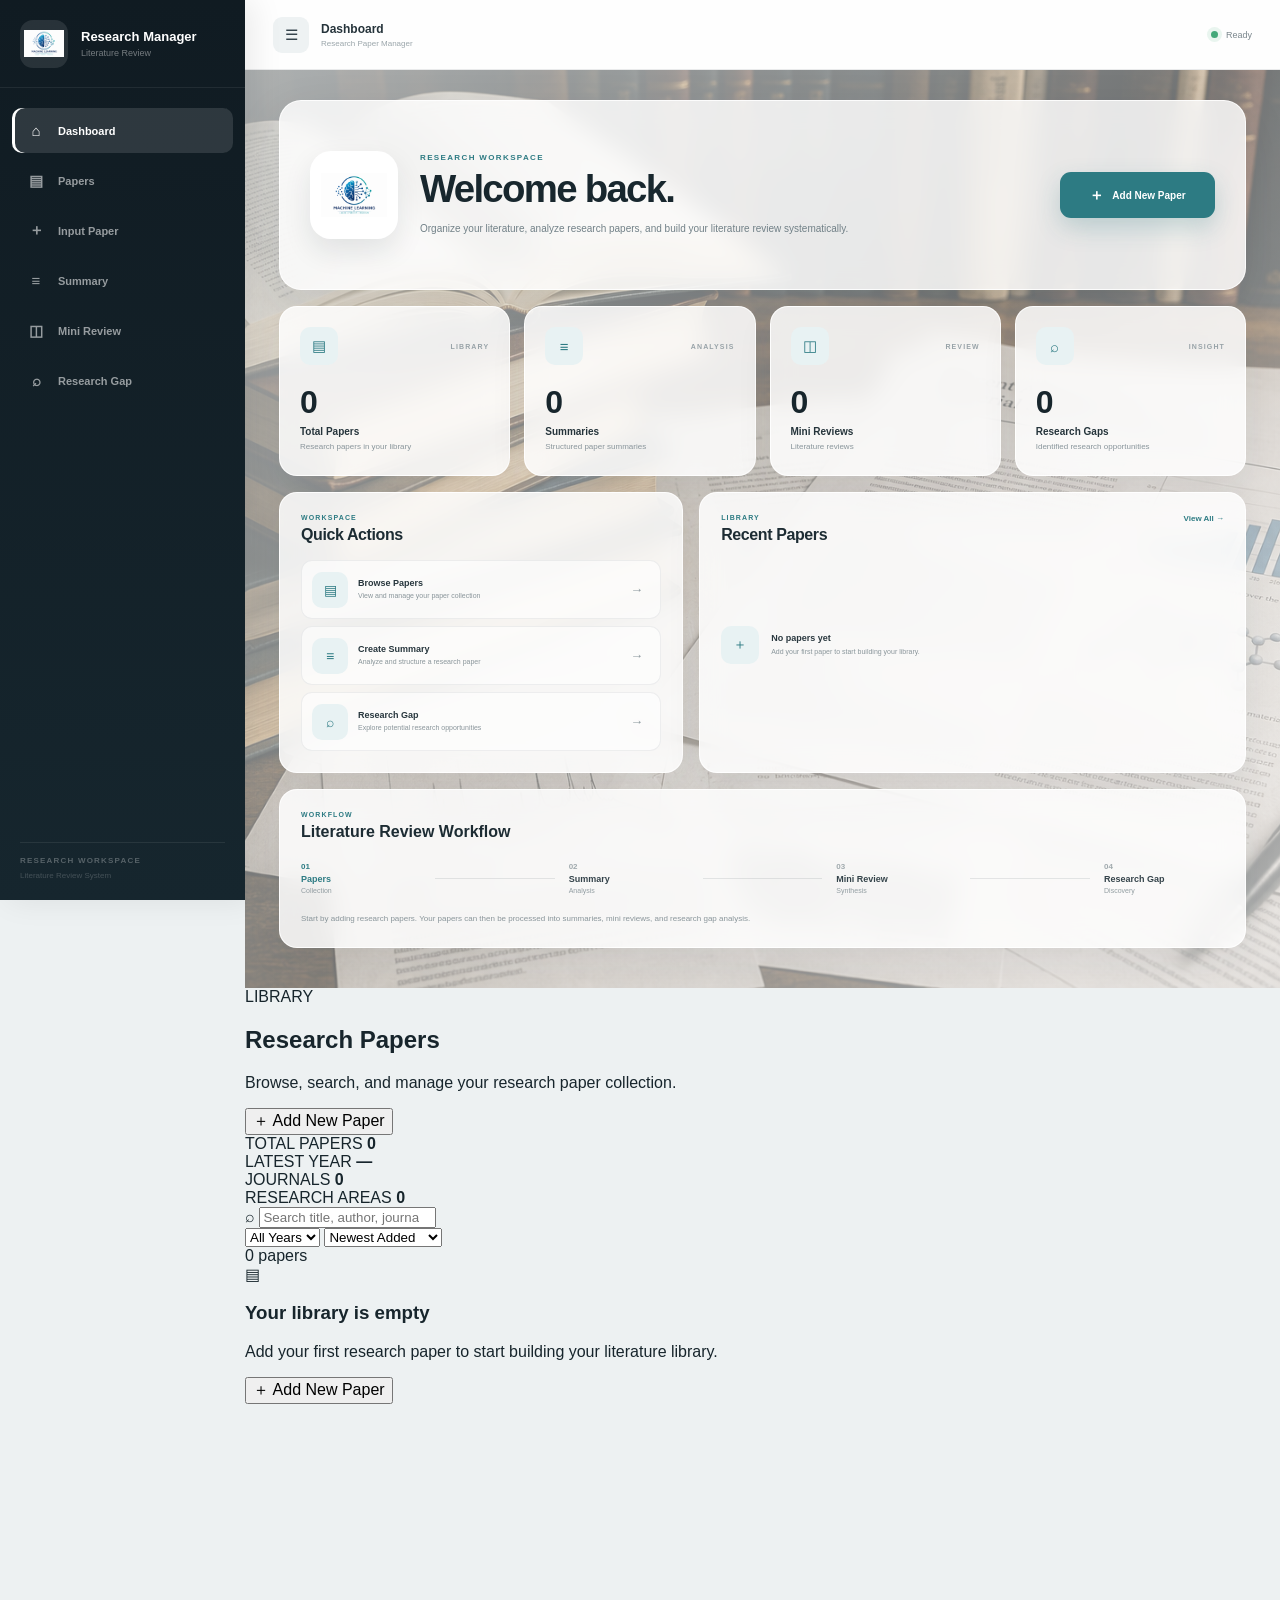
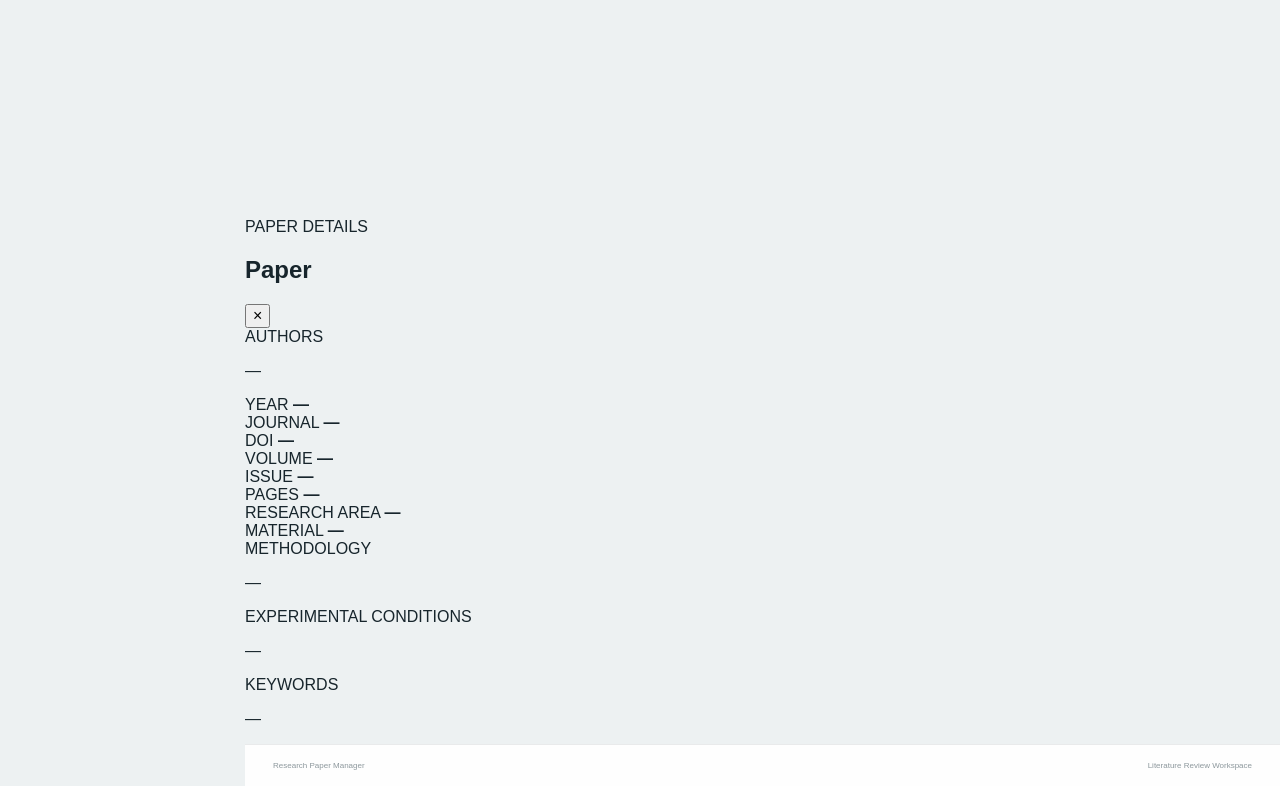
==== commit b84ecb90: "Update index.html" ====
--- a/index.html
+++ b/index.html
@@ -14,7 +14,7 @@
 
     <link
         rel="stylesheet"
-        href="./css/components.css?v=3"
+        href="./css/components.css?v=4"
     >
 
 </head>
@@ -38,7 +38,6 @@
                 <img
                     src="./static/logo.png"
                     alt="Research Manager"
-                    onerror="this.style.display='none'"
                 >
 
             </div>
@@ -66,15 +65,8 @@
                 class="nav-item active"
                 data-page="dashboard"
             >
-
-                <span class="nav-icon">
-                    ⌂
-                </span>
-
-                <span>
-                    Dashboard
-                </span>
-
+                <span class="nav-icon">⌂</span>
+                <span>Dashboard</span>
             </button>
 
 
@@ -83,15 +75,8 @@
                 class="nav-item"
                 data-page="papers"
             >
-
-                <span class="nav-icon">
-                    ▤
-                </span>
-
-                <span>
-                    Papers
-                </span>
-
+                <span class="nav-icon">▤</span>
+                <span>Papers</span>
             </button>
 
 
@@ -100,15 +85,8 @@
                 class="nav-item"
                 data-page="input-paper"
             >
-
-                <span class="nav-icon">
-                    ＋
-                </span>
-
-                <span>
-                    Input Paper
-                </span>
-
+                <span class="nav-icon">＋</span>
+                <span>Input Paper</span>
             </button>
 
 
@@ -117,15 +95,8 @@
                 class="nav-item"
                 data-page="summary"
             >
-
-                <span class="nav-icon">
-                    ≡
-                </span>
-
-                <span>
-                    Summary
-                </span>
-
+                <span class="nav-icon">≡</span>
+                <span>Summary</span>
             </button>
 
 
@@ -134,15 +105,8 @@
                 class="nav-item"
                 data-page="mini-review"
             >
-
-                <span class="nav-icon">
-                    ◫
-                </span>
-
-                <span>
-                    Mini Review
-                </span>
-
+                <span class="nav-icon">◫</span>
+                <span>Mini Review</span>
             </button>
 
 
@@ -151,15 +115,8 @@
                 class="nav-item"
                 data-page="research-gap"
             >
-
-                <span class="nav-icon">
-                    ⌕
-                </span>
-
-                <span>
-                    Research Gap
-                </span>
-
+                <span class="nav-icon">⌕</span>
+                <span>Research Gap</span>
             </button>
 
         </nav>
@@ -199,7 +156,6 @@
                 <button
                     id="sidebar-toggle"
                     type="button"
-                    aria-label="Toggle navigation"
                 >
                     ☰
                 </button>
@@ -235,7 +191,7 @@
 
 
         <!-- =================================================
-             CONTENT
+             PAGE AREA
         ================================================== -->
 
         <div id="page-area">
@@ -250,9 +206,6 @@
                 class="page dashboard-page"
             >
 
-
-                <!-- BACKGROUND -->
-
                 <div
                     class="dashboard-background"
                     aria-hidden="true"
@@ -265,27 +218,20 @@
                 ></div>
 
 
-
-                <!-- DASHBOARD CONTENT -->
-
                 <div class="dashboard-content">
 
 
-                    <!-- =================================================
-                         HERO
-                    ================================================== -->
+                    <!-- HERO -->
 
                     <section class="hero">
 
                         <div class="hero-content">
-
 
                             <div class="hero-logo">
 
                                 <img
                                     src="./static/logo.png"
                                     alt="Research Manager"
-                                    onerror="this.style.display='none'"
                                 >
 
                             </div>
@@ -315,13 +261,11 @@
                         </div>
 
 
-
                         <button
                             type="button"
                             id="hero-add-paper"
                             class="hero-button"
                         >
-
                             <span class="hero-button-icon">
                                 ＋
                             </span>
@@ -329,21 +273,15 @@
                             <span>
                                 Add New Paper
                             </span>
-
                         </button>
 
                     </section>
 
 
 
-                    <!-- =================================================
-                         STATISTICS
-                    ================================================== -->
+                    <!-- STATISTICS -->
 
                     <section class="stats">
-
-
-                        <!-- PAPERS -->
 
                         <article class="stat-card">
 
@@ -358,7 +296,6 @@
                                 </span>
 
                             </div>
-
 
                             <div
                                 class="stat-number"
@@ -367,11 +304,9 @@
                                 0
                             </div>
 
-
                             <strong>
                                 Total Papers
                             </strong>
-
 
                             <p>
                                 Research papers in your library
@@ -380,9 +315,6 @@
                         </article>
 
 
-
-                        <!-- SUMMARIES -->
-
                         <article class="stat-card">
 
                             <div class="stat-header">
@@ -396,7 +328,6 @@
                                 </span>
 
                             </div>
-
 
                             <div
                                 class="stat-number"
@@ -405,11 +336,9 @@
                                 0
                             </div>
 
-
                             <strong>
                                 Summaries
                             </strong>
-
 
                             <p>
                                 Structured paper summaries
@@ -418,9 +347,6 @@
                         </article>
 
 
-
-                        <!-- MINI REVIEWS -->
-
                         <article class="stat-card">
 
                             <div class="stat-header">
@@ -434,7 +360,6 @@
                                 </span>
 
                             </div>
-
 
                             <div
                                 class="stat-number"
@@ -443,11 +368,9 @@
                                 0
                             </div>
 
-
                             <strong>
                                 Mini Reviews
                             </strong>
-
 
                             <p>
                                 Literature reviews
@@ -456,9 +379,6 @@
                         </article>
 
 
-
-                        <!-- RESEARCH GAP -->
-
                         <article class="stat-card">
 
                             <div class="stat-header">
@@ -472,7 +392,6 @@
                                 </span>
 
                             </div>
-
 
                             <div
                                 class="stat-number"
@@ -481,11 +400,9 @@
                                 0
                             </div>
 
-
                             <strong>
                                 Research Gaps
                             </strong>
-
 
                             <p>
                                 Identified research opportunities
@@ -497,14 +414,10 @@
 
 
 
-                    <!-- =================================================
-                         LOWER GRID
-                    ================================================== -->
+                    <!-- LOWER GRID -->
 
                     <section class="dashboard-grid">
 
-
-                        <!-- QUICK ACTIONS -->
 
                         <div class="panel">
 
@@ -538,7 +451,6 @@
                                         ▤
                                     </div>
 
-
                                     <div class="action-text">
 
                                         <strong>
@@ -552,13 +464,11 @@
 
                                     </div>
 
-
                                     <span class="action-arrow">
                                         →
                                     </span>
 
                                 </button>
-
 
 
                                 <button
@@ -571,7 +481,6 @@
                                         ≡
                                     </div>
 
-
                                     <div class="action-text">
 
                                         <strong>
@@ -585,13 +494,11 @@
 
                                     </div>
 
-
                                     <span class="action-arrow">
                                         →
                                     </span>
 
                                 </button>
-
 
 
                                 <button
@@ -604,7 +511,6 @@
                                         ⌕
                                     </div>
 
-
                                     <div class="action-text">
 
                                         <strong>
@@ -618,7 +524,6 @@
 
                                     </div>
 
-
                                     <span class="action-arrow">
                                         →
                                     </span>
@@ -630,8 +535,6 @@
                         </div>
 
 
-
-                        <!-- RECENT PAPERS -->
 
                         <div class="panel">
 
@@ -672,7 +575,6 @@
                                         ＋
                                     </div>
 
-
                                     <div>
 
                                         <strong>
@@ -697,9 +599,7 @@
 
 
 
-                    <!-- =================================================
-                         WORKFLOW
-                    ================================================== -->
+                    <!-- WORKFLOW -->
 
                     <section class="workflow">
 
@@ -717,7 +617,6 @@
 
 
                         <div class="workflow-track">
-
 
                             <div class="workflow-step active">
 
@@ -807,6 +706,212 @@
 
                     </section>
 
+                </div>
+
+            </section>
+
+
+
+            <!-- =================================================
+                 PAPERS
+            ================================================== -->
+
+            <section
+                id="papers-page"
+                class="page papers-page"
+            >
+
+                <div class="papers-background"></div>
+
+
+                <div class="papers-overlay"></div>
+
+
+                <div class="papers-content">
+
+
+                    <!-- HEADER -->
+
+                    <div class="papers-heading">
+
+                        <div>
+
+                            <span class="section-eyebrow">
+                                LIBRARY
+                            </span>
+
+                            <h1>
+                                Research Papers
+                            </h1>
+
+                            <p>
+                                Browse, search, and manage
+                                your research paper collection.
+                            </p>
+
+                        </div>
+
+
+                        <button
+                            type="button"
+                            id="papers-add-button"
+                            class="primary-btn"
+                        >
+                            ＋ Add New Paper
+                        </button>
+
+                    </div>
+
+
+
+                    <!-- STATISTICS -->
+
+                    <div class="papers-stats">
+
+
+                        <div class="papers-stat">
+
+                            <span>
+                                TOTAL PAPERS
+                            </span>
+
+                            <strong
+                                id="papers-total-count"
+                            >
+                                0
+                            </strong>
+
+                        </div>
+
+
+                        <div class="papers-stat">
+
+                            <span>
+                                LATEST YEAR
+                            </span>
+
+                            <strong
+                                id="papers-latest-year"
+                            >
+                                —
+                            </strong>
+
+                        </div>
+
+
+                        <div class="papers-stat">
+
+                            <span>
+                                JOURNALS
+                            </span>
+
+                            <strong
+                                id="papers-journal-count"
+                            >
+                                0
+                            </strong>
+
+                        </div>
+
+
+                        <div class="papers-stat">
+
+                            <span>
+                                RESEARCH AREAS
+                            </span>
+
+                            <strong
+                                id="papers-area-count"
+                            >
+                                0
+                            </strong>
+
+                        </div>
+
+                    </div>
+
+
+
+                    <!-- TOOLBAR -->
+
+                    <div class="papers-toolbar">
+
+
+                        <div class="paper-search">
+
+                            <span>
+                                ⌕
+                            </span>
+
+                            <input
+                                id="paper-search"
+                                type="search"
+                                placeholder="Search title, author, journal, DOI..."
+                                autocomplete="off"
+                            >
+
+                        </div>
+
+
+                        <div class="paper-filters">
+
+                            <select
+                                id="paper-year-filter"
+                            >
+                                <option value="all">
+                                    All Years
+                                </option>
+                            </select>
+
+
+                            <select
+                                id="paper-sort"
+                            >
+
+                                <option value="newest">
+                                    Newest Added
+                                </option>
+
+                                <option value="oldest">
+                                    Oldest Added
+                                </option>
+
+                                <option value="year">
+                                    Publication Year
+                                </option>
+
+                                <option value="title">
+                                    Title A–Z
+                                </option>
+
+                            </select>
+
+                        </div>
+
+                    </div>
+
+
+
+                    <!-- RESULT HEADER -->
+
+                    <div class="papers-result-header">
+
+                        <span
+                            id="papers-result-count"
+                        >
+                            0 papers
+                        </span>
+
+                    </div>
+
+
+
+                    <!-- PAPERS -->
+
+                    <div
+                        id="papers-list"
+                        class="papers-list"
+                    ></div>
 
                 </div>
 
@@ -817,12 +922,6 @@
             <!-- =================================================
                  OTHER PAGES
             ================================================== -->
-
-            <section
-                id="papers-page"
-                class="page empty-page"
-            ></section>
-
 
             <section
                 id="input-paper-page"
@@ -852,6 +951,216 @@
 
 
 
+        <!-- =================================================
+             PAPER DETAIL MODAL
+        ================================================== -->
+
+        <div
+            id="paper-detail-modal"
+            class="paper-modal"
+        >
+
+            <div class="paper-modal-box">
+
+
+                <div class="paper-modal-header">
+
+                    <div>
+
+                        <span>
+                            PAPER DETAILS
+                        </span>
+
+                        <h2 id="detail-title">
+                            Paper
+                        </h2>
+
+                    </div>
+
+
+                    <button
+                        type="button"
+                        id="close-paper-modal"
+                        class="modal-close"
+                    >
+                        ×
+                    </button>
+
+                </div>
+
+
+                <div class="paper-modal-content">
+
+
+                    <div class="detail-primary">
+
+                        <span class="detail-label">
+                            AUTHORS
+                        </span>
+
+                        <p id="detail-authors">
+                            —
+                        </p>
+
+                    </div>
+
+
+                    <div class="detail-grid">
+
+
+                        <div class="detail-field">
+
+                            <span>
+                                YEAR
+                            </span>
+
+                            <strong id="detail-year">
+                                —
+                            </strong>
+
+                        </div>
+
+
+                        <div class="detail-field">
+
+                            <span>
+                                JOURNAL
+                            </span>
+
+                            <strong id="detail-journal">
+                                —
+                            </strong>
+
+                        </div>
+
+
+                        <div class="detail-field">
+
+                            <span>
+                                DOI
+                            </span>
+
+                            <strong id="detail-doi">
+                                —
+                            </strong>
+
+                        </div>
+
+
+                        <div class="detail-field">
+
+                            <span>
+                                VOLUME
+                            </span>
+
+                            <strong id="detail-volume">
+                                —
+                            </strong>
+
+                        </div>
+
+
+                        <div class="detail-field">
+
+                            <span>
+                                ISSUE
+                            </span>
+
+                            <strong id="detail-issue">
+                                —
+                            </strong>
+
+                        </div>
+
+
+                        <div class="detail-field">
+
+                            <span>
+                                PAGES
+                            </span>
+
+                            <strong id="detail-pages">
+                                —
+                            </strong>
+
+                        </div>
+
+
+                        <div class="detail-field">
+
+                            <span>
+                                RESEARCH AREA
+                            </span>
+
+                            <strong id="detail-area">
+                                —
+                            </strong>
+
+                        </div>
+
+
+                        <div class="detail-field">
+
+                            <span>
+                                MATERIAL
+                            </span>
+
+                            <strong id="detail-material">
+                                —
+                            </strong>
+
+                        </div>
+
+
+                    </div>
+
+
+                    <div class="detail-long">
+
+                        <span>
+                            METHODOLOGY
+                        </span>
+
+                        <p id="detail-methodology">
+                            —
+                        </p>
+
+                    </div>
+
+
+                    <div class="detail-long">
+
+                        <span>
+                            EXPERIMENTAL CONDITIONS
+                        </span>
+
+                        <p id="detail-conditions">
+                            —
+                        </p>
+
+                    </div>
+
+
+                    <div class="detail-long">
+
+                        <span>
+                            KEYWORDS
+                        </span>
+
+                        <p id="detail-keywords">
+                            —
+                        </p>
+
+                    </div>
+
+                </div>
+
+            </div>
+
+        </div>
+
+
+
         <!-- FOOTER -->
 
         <footer id="footer">
@@ -873,10 +1182,20 @@
 
 
 
+<!-- ============================================================
+     JAVASCRIPT
+============================================================ -->
+
 <script
     src="./js/dashboard.js?v=3"
 ></script>
 
+
+<script
+    src="./js/papers.js?v=1"
+></script>
+
+
 </body>
 
 </html>
--- a/css/components.css
+++ b/css/components.css
@@ -1,6 +1,7 @@
 /* ============================================================
    RESEARCH PAPER MANAGER
    COMPONENTS.CSS
+   FINAL VERSION 3
    ============================================================ */
 
 
@@ -10,47 +11,50 @@
 
 * {
     box-sizing: border-box;
+}
+
+
+html {
+    width: 100%;
+    min-height: 100%;
+}
+
+
+body {
+    width: 100%;
+    min-height: 100vh;
+
     margin: 0;
     padding: 0;
-}
-
-
-html,
-body {
-    width: 100%;
-    min-height: 100%;
-}
-
-
-body {
+
     font-family:
         Inter,
         "Segoe UI",
-        Roboto,
+        Arial,
         Helvetica,
-        Arial,
         sans-serif;
 
-    color: #17212b;
-
-    background: #edf2f3;
+    color: #17252c;
+
+    background: #edf1f2;
 
     -webkit-font-smoothing: antialiased;
 }
 
 
 button {
-    font-family: inherit;
-}
-
-
-button:focus-visible {
-    outline: 2px solid #2b7b84;
-    outline-offset: 2px;
+    font: inherit;
+}
+
+
+button,
+a {
+    -webkit-tap-highlight-color: transparent;
 }
 
 
 img {
+    display: block;
     max-width: 100%;
 }
 
@@ -61,28 +65,26 @@
 
 :root {
 
-    --sidebar-width: 250px;
-
-    --topbar-height: 72px;
-
-    --dark: #101820;
-
-    --dark-2: #17242d;
-
-    --text: #17212b;
-
-    --muted: #75828a;
-
-    --border: rgba(20, 35, 45, .09);
+    --sidebar-width: 245px;
+
+    --topbar-height: 70px;
+
+    --accent: #2d7b83;
+
+    --accent-dark: #205e65;
+
+    --accent-light: #e8f2f3;
+
+    --dark: #101b22;
+
+    --text: #17252c;
+
+    --muted: #75838a;
+
+    --border: rgba(24, 42, 50, .09);
 
     --white: #ffffff;
 
-    --accent: #23727b;
-
-    --accent-dark: #185962;
-
-    --accent-soft: rgba(35, 114, 123, .10);
-
 }
 
 
@@ -91,6 +93,7 @@
    ============================================================ */
 
 #app {
+    width: 100%;
     min-height: 100vh;
 }
 
@@ -112,37 +115,39 @@
     background:
         linear-gradient(
             180deg,
-            #101820 0%,
-            #15222b 100%
+            #101b22 0%,
+            #16262e 100%
         );
 
     color: #ffffff;
 
+    z-index: 1000;
+
     display: flex;
     flex-direction: column;
 
-    z-index: 1000;
-
-    overflow: hidden;
-
-}
-
-
-/* ============================================================
-   SIDEBAR BRAND
-   ============================================================ */
-
-.sidebar-brand {
-
-    height: 92px;
-
-    padding: 18px 20px;
-
-    display: flex;
-
-    align-items: center;
-
-    gap: 12px;
+    box-shadow:
+        8px 0 30px rgba(0,0,0,.08);
+
+}
+
+
+/* ============================================================
+   BRAND
+   ============================================================ */
+
+.brand {
+
+    height: 88px;
+
+    padding:
+        18px 20px;
+
+    display: flex;
+
+    align-items: center;
+
+    gap: 13px;
 
     border-bottom:
         1px solid rgba(255,255,255,.07);
@@ -150,157 +155,141 @@
 }
 
 
-.sidebar-logo {
-
-    width: 46px;
-    height: 46px;
+.brand-logo {
+
+    width: 48px;
+    height: 48px;
 
     flex-shrink: 0;
 
-    border-radius: 12px;
-
-    background:
-        rgba(255,255,255,.08);
-
-    display: flex;
-
-    align-items: center;
-
+    display: flex;
+
+    align-items: center;
     justify-content: center;
 
+    border-radius: 13px;
+
+    background:
+        rgba(255,255,255,.10);
+
     overflow: hidden;
 
 }
 
 
-.sidebar-logo img {
-
-    width: 78%;
-    height: 78%;
+.brand-logo img {
+
+    width: 82%;
+    height: 82%;
 
     object-fit: contain;
 
 }
 
 
-.sidebar-logo.logo-error::after {
-
-    content: "RM";
+.brand-info {
+
+    display: flex;
+
+    flex-direction: column;
+
+    gap: 4px;
+
+}
+
+
+.brand-info strong {
+
+    font-size: 13px;
+
+    font-weight: 750;
 
     color: #ffffff;
 
-    font-weight: 800;
-
-    font-size: 13px;
-
-}
-
-
-.sidebar-brand-text {
+}
+
+
+.brand-info span {
+
+    color:
+        rgba(255,255,255,.42);
+
+    font-size: 9px;
+
+}
+
+
+/* ============================================================
+   NAVIGATION
+   ============================================================ */
+
+.navigation {
+
+    padding:
+        20px 12px;
 
     display: flex;
 
     flex-direction: column;
 
-    min-width: 0;
-
-}
-
-
-.sidebar-brand-text strong {
+    gap: 5px;
+
+}
+
+
+.nav-item {
+
+    width: 100%;
+    height: 45px;
+
+    padding:
+        0 14px;
+
+    border: 0;
+
+    border-radius: 10px;
+
+    background: transparent;
+
+    color:
+        rgba(255,255,255,.56);
+
+    display: flex;
+
+    align-items: center;
+
+    gap: 12px;
+
+    cursor: pointer;
+
+    text-align: left;
+
+    font-size: 11px;
+
+    font-weight: 650;
+
+    transition:
+        all .18s ease;
+
+}
+
+
+.nav-item:hover {
+
+    background:
+        rgba(255,255,255,.07);
 
     color: #ffffff;
 
-    font-size: 13px;
-
-    line-height: 1.2;
-
-}
-
-
-.sidebar-brand-text span {
-
-    margin-top: 4px;
-
-    color:
-        rgba(255,255,255,.42);
-
-    font-size: 9px;
-
-}
-
-
-/* ============================================================
-   NAVIGATION
-   ============================================================ */
-
-.sidebar-nav {
-
-    padding: 20px 12px;
-
-    display: flex;
-
-    flex-direction: column;
-
-    gap: 5px;
-
-}
-
-
-.nav-item {
-
-    width: 100%;
-    height: 46px;
-
-    border: 0;
-
-    border-radius: 10px;
-
-    background: transparent;
-
-    color:
-        rgba(255,255,255,.55);
-
-    display: flex;
-
-    align-items: center;
-
-    gap: 12px;
-
-    padding: 0 14px;
-
-    cursor: pointer;
-
-    font-size: 11px;
-
-    font-weight: 650;
-
-    text-align: left;
-
-    transition:
-        background .18s ease,
-        color .18s ease,
-        transform .18s ease;
-
-}
-
-
-.nav-item:hover {
+}
+
+
+.nav-item.active {
+
+    background:
+        rgba(255,255,255,.12);
 
     color: #ffffff;
-
-    background:
-        rgba(255,255,255,.065);
-
-}
-
-
-.nav-item.active {
-
-    color: #ffffff;
-
-    background:
-        rgba(255,255,255,.105);
 
     box-shadow:
         inset 3px 0 0 #ffffff;
@@ -310,13 +299,11 @@
 
 .nav-icon {
 
-    width: 21px;
+    width: 20px;
 
     display: flex;
 
     justify-content: center;
-
-    align-items: center;
 
     font-size: 15px;
 
@@ -335,21 +322,17 @@
         20px;
 
     color:
-        rgba(255,255,255,.30);
-
-    font-size: 8px;
-
-    letter-spacing: .13em;
-
-}
-
-
-.sidebar-divider {
+        rgba(255,255,255,.28);
+
+}
+
+
+.sidebar-line {
 
     width: 100%;
     height: 1px;
 
-    margin-bottom: 12px;
+    margin-bottom: 13px;
 
     background:
         rgba(255,255,255,.08);
@@ -357,12 +340,41 @@
 }
 
 
+.sidebar-bottom span {
+
+    display: block;
+
+    font-size: 8px;
+
+    font-weight: 800;
+
+    letter-spacing: .15em;
+
+}
+
+
+.sidebar-bottom small {
+
+    display: block;
+
+    margin-top: 6px;
+
+    font-size: 8px;
+
+    color:
+        rgba(255,255,255,.20);
+
+}
+
+
 /* ============================================================
    MAIN
    ============================================================ */
 
 #main {
 
+    width: calc(100% - var(--sidebar-width));
+
     min-height: 100vh;
 
     margin-left: var(--sidebar-width);
@@ -380,9 +392,16 @@
 
 #topbar {
 
+    position: relative;
+
+    z-index: 20;
+
     height: var(--topbar-height);
 
     flex-shrink: 0;
+
+    padding:
+        0 28px;
 
     background:
         rgba(255,255,255,.96);
@@ -396,12 +415,6 @@
 
     justify-content: space-between;
 
-    padding: 0 28px;
-
-    position: relative;
-
-    z-index: 10;
-
 }
 
 
@@ -411,76 +424,85 @@
 
     align-items: center;
 
-    gap: 14px;
+    gap: 12px;
 
 }
 
 
 #sidebar-toggle {
 
-    width: 38px;
-    height: 38px;
+    width: 36px;
+    height: 36px;
 
     border: 0;
 
-    border-radius: 10px;
-
-    background: #f0f3f4;
+    border-radius: 9px;
+
+    background: #eef2f3;
 
     color: #34434b;
 
     cursor: pointer;
 
-    font-size: 16px;
+    font-size: 15px;
 
 }
 
 
 #sidebar-toggle:hover {
 
-    background: #e5eaec;
-
-}
-
-
-.topbar-title {
-
-    color: #1d2931;
-
-    font-size: 13px;
+    background: #e3e9ea;
+
+}
+
+
+.topbar-page {
+
+    display: flex;
+
+    flex-direction: column;
+
+    gap: 3px;
+
+}
+
+
+.topbar-page strong {
+
+    font-size: 12px;
 
     font-weight: 750;
 
-}
-
-
-.topbar-subtitle {
-
-    margin-top: 2px;
-
-    color: #9aa4aa;
+    color: #26343b;
+
+}
+
+
+.topbar-page span {
+
+    color: #9aa5aa;
+
+    font-size: 8px;
+
+}
+
+
+.topbar-right {
+
+    display: flex;
+
+    align-items: center;
+
+    gap: 8px;
+
+    color: #7b878d;
 
     font-size: 9px;
 
 }
 
 
-.topbar-right {
-
-    display: flex;
-
-    align-items: center;
-
-    gap: 8px;
-
-    color: #77848b;
-
-    font-size: 10px;
-
-}
-
-
-.status-dot {
+.online-dot {
 
     width: 7px;
     height: 7px;
@@ -490,7 +512,7 @@
     background: #43a879;
 
     box-shadow:
-        0 0 0 4px rgba(67,168,121,.10);
+        0 0 0 4px rgba(67,168,121,.11);
 
 }
 
@@ -503,94 +525,103 @@
 
     flex: 1;
 
-    min-height: 0;
-
-}
-
-
-/* ============================================================
-   PAGE
-   ============================================================ */
+    position: relative;
+
+}
+
 
 .page {
 
     width: 100%;
-    min-height: 100%;
-
-}
-
-
-.hidden-page {
-
-    display: none !important;
-
-}
-
-
-/* ============================================================
-   DASHBOARD
-   ============================================================ */
-
-.dashboard-page {
-
-    position: relative;
 
     min-height:
         calc(100vh - var(--topbar-height));
 
+}
+
+
+.empty-page {
+
+    display: none;
+
+}
+
+
+/* ============================================================
+   DASHBOARD
+   ============================================================ */
+
+.dashboard-page {
+
+    position: relative;
+
+    min-height:
+        calc(100vh - var(--topbar-height));
+
     overflow: hidden;
 
 }
 
 
 /* ============================================================
-   BACKGROUND
-   ============================================================ */
-
-.dashboard-bg {
+   REAL BACKGROUND
+   ============================================================ */
+
+.dashboard-background {
 
     position: absolute;
 
     inset: 0;
+
+    z-index: 0;
 
     background-image:
         url("../static/background.png");
 
+    background-repeat: no-repeat;
+
+    background-position:
+        center center;
+
     background-size: cover;
 
-    background-position: center;
-
-    background-repeat: no-repeat;
-
-    z-index: 0;
-
-}
-
-
-.dashboard-bg-overlay {
+}
+
+
+/* ============================================================
+   BACKGROUND OVERLAY
+   ============================================================ */
+
+.background-overlay {
 
     position: absolute;
 
     inset: 0;
+
+    z-index: 1;
+
+    /*
+       Jangan dibuat terlalu putih.
+       Ini yang membuat background sebelumnya
+       hampir tidak kelihatan.
+    */
 
     background:
         linear-gradient(
             135deg,
-            rgba(238,243,244,.96),
-            rgba(238,243,244,.82),
-            rgba(244,247,248,.94)
+            rgba(239,244,245,.72),
+            rgba(239,244,245,.48),
+            rgba(250,251,251,.70)
         );
 
-    z-index: 1;
-
-}
-
-
-/* ============================================================
-   DASHBOARD CONTAINER
-   ============================================================ */
-
-.dashboard-container {
+}
+
+
+/* ============================================================
+   DASHBOARD CONTENT
+   ============================================================ */
+
+.dashboard-content {
 
     position: relative;
 
@@ -600,9 +631,11 @@
 
     max-width: 1500px;
 
-    margin: 0 auto;
-
-    padding: 30px 34px 40px;
+    margin:
+        0 auto;
+
+    padding:
+        30px 34px 40px;
 
 }
 
@@ -611,11 +644,12 @@
    HERO
    ============================================================ */
 
-.hero-card {
-
-    min-height: 180px;
-
-    padding: 28px 30px;
+.hero {
+
+    min-height: 190px;
+
+    padding:
+        28px 30px;
 
     border:
         1px solid rgba(255,255,255,.85);
@@ -623,12 +657,13 @@
     border-radius: 22px;
 
     background:
-        rgba(255,255,255,.72);
+        rgba(255,255,255,.82);
 
     box-shadow:
-        0 20px 50px rgba(20,35,45,.08);
-
-    backdrop-filter: blur(18px);
+        0 18px 50px rgba(24,42,50,.10);
+
+    backdrop-filter:
+        blur(12px);
 
     display: flex;
 
@@ -641,7 +676,7 @@
 }
 
 
-.hero-left {
+.hero-content {
 
     display: flex;
 
@@ -664,10 +699,10 @@
     border-radius: 21px;
 
     background:
-        rgba(255,255,255,.94);
+        #ffffff;
 
     box-shadow:
-        0 12px 30px rgba(20,35,45,.10);
+        0 12px 28px rgba(20,40,48,.10);
 
     display: flex;
 
@@ -682,8 +717,8 @@
 
 .hero-logo img {
 
-    width: 72%;
-    height: 72%;
+    width: 75%;
+    height: 75%;
 
     object-fit: contain;
 
@@ -697,29 +732,33 @@
 }
 
 
-.eyebrow {
+.hero-eyebrow {
 
     display: block;
 
-    margin-bottom: 8px;
-
-    color: var(--accent);
+    margin-bottom: 7px;
+
+    color:
+        var(--accent);
 
     font-size: 8px;
 
     font-weight: 850;
 
-    letter-spacing: .16em;
+    letter-spacing: .17em;
 
 }
 
 
 .hero-text h1 {
 
-    color: var(--text);
+    margin: 0;
+
+    color:
+        #18272e;
 
     font-size:
-        clamp(28px, 3vw, 42px);
+        clamp(28px, 3vw, 40px);
 
     line-height: 1.05;
 
@@ -730,13 +769,15 @@
 
 .hero-text p {
 
-    max-width: 700px;
-
-    margin-top: 12px;
-
-    color: var(--muted);
-
-    font-size: 11px;
+    max-width: 680px;
+
+    margin:
+        11px 0 0;
+
+    color:
+        #718087;
+
+    font-size: 10px;
 
     line-height: 1.7;
 
@@ -744,14 +785,19 @@
 
 
 /* ============================================================
-   BUTTON
-   ============================================================ */
-
-.primary-button {
-
-    min-height: 45px;
-
-    padding: 0 18px;
+   HERO BUTTON
+   ============================================================ */
+
+.hero-button {
+
+    min-width: 155px;
+
+    height: 46px;
+
+    flex-shrink: 0;
+
+    padding:
+        0 17px;
 
     border: 0;
 
@@ -776,19 +822,16 @@
 
     font-weight: 750;
 
-    white-space: nowrap;
-
     box-shadow:
-        0 10px 25px rgba(35,114,123,.20);
+        0 10px 24px rgba(45,123,131,.24);
 
     transition:
-        transform .18s ease,
-        background .18s ease;
-
-}
-
-
-.primary-button:hover {
+        all .18s ease;
+
+}
+
+
+.hero-button:hover {
 
     background:
         var(--accent-dark);
@@ -799,7 +842,7 @@
 }
 
 
-.button-icon {
+.hero-button-icon {
 
     font-size: 15px;
 
@@ -810,7 +853,7 @@
    STATS
    ============================================================ */
 
-.stats-grid {
+.stats {
 
     margin-top: 16px;
 
@@ -826,23 +869,28 @@
 
 .stat-card {
 
-    min-height: 166px;
-
-    padding: 20px;
+    min-height: 170px;
+
+    padding:
+        20px;
 
     border:
-        1px solid rgba(255,255,255,.85);
+        1px solid rgba(255,255,255,.90);
 
     border-radius: 18px;
 
     background:
-        rgba(255,255,255,.74);
+        rgba(255,255,255,.84);
 
     box-shadow:
-        0 14px 38px rgba(20,35,45,.065);
+        0 14px 36px rgba(24,42,50,.075);
 
     backdrop-filter:
-        blur(16px);
+        blur(12px);
+
+    display: flex;
+
+    flex-direction: column;
 
     transition:
         transform .18s ease,
@@ -857,12 +905,12 @@
         translateY(-3px);
 
     box-shadow:
-        0 18px 42px rgba(20,35,45,.10);
-
-}
-
-
-.stat-top {
+        0 20px 42px rgba(24,42,50,.11);
+
+}
+
+
+.stat-header {
 
     display: flex;
 
@@ -875,256 +923,371 @@
 
 .stat-icon {
 
-    width: 40px;
-    height: 40px;
+    width: 38px;
+    height: 38px;
+
+    border-radius: 10px;
+
+    background:
+        var(--accent-light);
+
+    color:
+        var(--accent);
+
+    display: flex;
+
+    align-items: center;
+
+    justify-content: center;
+
+    font-size: 15px;
+
+}
+
+
+.stat-header > span {
+
+    color:
+        #98a3a8;
+
+    font-size: 7px;
+
+    font-weight: 850;
+
+    letter-spacing: .16em;
+
+}
+
+
+.stat-number {
+
+    margin-top: 21px;
+
+    color:
+        #17252c;
+
+    font-size: 32px;
+
+    line-height: 1;
+
+    font-weight: 800;
+
+    letter-spacing: -.04em;
+
+}
+
+
+.stat-card > strong {
+
+    margin-top: 8px;
+
+    color:
+        #25343b;
+
+    font-size: 10px;
+
+    font-weight: 750;
+
+}
+
+
+.stat-card > p {
+
+    margin:
+        4px 0 0;
+
+    color:
+        #89959b;
+
+    font-size: 8px;
+
+    line-height: 1.5;
+
+}
+
+
+/* ============================================================
+   LOWER GRID
+   ============================================================ */
+
+.dashboard-grid {
+
+    margin-top: 16px;
+
+    display: grid;
+
+    grid-template-columns:
+        .85fr 1.15fr;
+
+    gap: 16px;
+
+}
+
+
+/* ============================================================
+   PANEL
+   ============================================================ */
+
+.panel {
+
+    min-height: 250px;
+
+    padding:
+        21px;
+
+    border:
+        1px solid rgba(255,255,255,.90);
+
+    border-radius: 18px;
+
+    background:
+        rgba(255,255,255,.84);
+
+    box-shadow:
+        0 14px 36px rgba(24,42,50,.07);
+
+    backdrop-filter:
+        blur(12px);
+
+}
+
+
+.panel-header {
+
+    display: flex;
+
+    align-items: flex-start;
+
+    justify-content: space-between;
+
+    gap: 20px;
+
+    margin-bottom: 16px;
+
+}
+
+
+.panel-header > div > span {
+
+    display: block;
+
+    color:
+        var(--accent);
+
+    font-size: 7px;
+
+    font-weight: 850;
+
+    letter-spacing: .16em;
+
+}
+
+
+.panel-header h2 {
+
+    margin:
+        5px 0 0;
+
+    color:
+        #1d2c33;
+
+    font-size: 16px;
+
+    letter-spacing: -.025em;
+
+}
+
+
+.view-all {
+
+    padding: 0;
+
+    border: 0;
+
+    background: transparent;
+
+    color:
+        var(--accent);
+
+    cursor: pointer;
+
+    font-size: 8px;
+
+    font-weight: 750;
+
+}
+
+
+/* ============================================================
+   ACTIONS
+   ============================================================ */
+
+.actions {
+
+    display: flex;
+
+    flex-direction: column;
+
+    gap: 7px;
+
+}
+
+
+.action-item {
+
+    width: 100%;
+
+    min-height: 59px;
+
+    padding:
+        9px 10px;
+
+    border:
+        1px solid rgba(24,42,50,.065);
 
     border-radius: 11px;
 
     background:
-        var(--accent-soft);
-
-    color:
-        var(--accent);
-
-    display: flex;
-
-    align-items: center;
-
-    justify-content: center;
-
-    font-size: 16px;
-
-}
-
-
-.stat-label {
-
-    color: #9aa4aa;
-
-    font-size: 7px;
-
-    font-weight: 850;
-
-    letter-spacing: .15em;
-
-}
-
-
-.stat-number {
-
-    margin-top: 22px;
-
-    color: var(--text);
-
-    font-size: 34px;
-
-    line-height: 1;
-
-    font-weight: 800;
-
-    letter-spacing: -.045em;
-
-}
-
-
-.stat-name {
-
-    margin-top: 9px;
-
-    color: #253139;
-
-    font-size: 11px;
-
-    font-weight: 750;
-
-}
-
-
-.stat-description {
-
-    margin-top: 4px;
-
-    color: #8b979d;
-
-    font-size: 9px;
-
-}
-
-
-/* ============================================================
-   DASHBOARD COLUMNS
-   ============================================================ */
-
-.dashboard-columns {
-
-    margin-top: 16px;
+        rgba(255,255,255,.62);
 
     display: grid;
 
     grid-template-columns:
-        minmax(280px, .8fr)
-        minmax(420px, 1.2fr);
-
-    gap: 16px;
-
-}
-
-
-/* ============================================================
-   CARD
-   ============================================================ */
-
-.dashboard-card {
-
-    padding: 21px;
-
-    border:
-        1px solid rgba(255,255,255,.85);
-
-    border-radius: 18px;
-
-    background:
-        rgba(255,255,255,.75);
-
-    box-shadow:
-        0 14px 38px rgba(20,35,45,.065);
-
-    backdrop-filter:
-        blur(16px);
-
-}
-
-
-.card-header {
-
-    display: flex;
-
-    align-items: flex-start;
-
-    justify-content: space-between;
-
-    gap: 15px;
-
-    margin-bottom: 15px;
-
-}
-
-
-.card-eyebrow {
-
-    display: block;
-
-    color: var(--accent);
-
-    font-size: 7px;
-
-    font-weight: 850;
-
-    letter-spacing: .15em;
-
-}
-
-
-.card-header h2 {
-
-    margin-top: 5px;
-
-    color: #202c34;
-
-    font-size: 16px;
-
-    letter-spacing: -.025em;
-
-}
-
-
-.text-button {
-
-    border: 0;
-
-    background: transparent;
-
-    color: var(--accent);
+        36px 1fr 20px;
+
+    align-items: center;
+
+    gap: 10px;
 
     cursor: pointer;
 
-    font-size: 9px;
-
-    font-weight: 750;
-
-}
-
-
-/* ============================================================
-   QUICK ACTION
-   ============================================================ */
-
-.quick-actions {
-
-    display: flex;
-
-    flex-direction: column;
-
-    gap: 8px;
-
-}
-
-
-.quick-action {
-
-    width: 100%;
-
-    min-height: 65px;
-
-    padding: 10px;
-
-    border:
-        1px solid rgba(20,35,45,.065);
-
-    border-radius: 12px;
-
-    background:
-        rgba(255,255,255,.55);
-
-    display: grid;
-
-    grid-template-columns:
-        38px 1fr 18px;
-
-    align-items: center;
-
-    gap: 11px;
-
-    cursor: pointer;
-
     text-align: left;
 
     transition:
-        background .18s ease,
-        transform .18s ease;
-
-}
-
-
-.quick-action:hover {
+        all .18s ease;
+
+}
+
+
+.action-item:hover {
 
     background: #ffffff;
 
     transform:
         translateX(3px);
 
-}
-
-
-.quick-icon {
+    border-color:
+        rgba(45,123,131,.16);
+
+}
+
+
+.action-icon {
+
+    width: 36px;
+    height: 36px;
+
+    border-radius: 10px;
+
+    background:
+        var(--accent-light);
+
+    color:
+        var(--accent);
+
+    display: flex;
+
+    align-items: center;
+
+    justify-content: center;
+
+    font-size: 14px;
+
+}
+
+
+.action-text {
+
+    display: flex;
+
+    flex-direction: column;
+
+    gap: 3px;
+
+    min-width: 0;
+
+}
+
+
+.action-text strong {
+
+    color:
+        #27363d;
+
+    font-size: 9px;
+
+    font-weight: 750;
+
+}
+
+
+.action-text small {
+
+    color:
+        #89959a;
+
+    font-size: 7px;
+
+    line-height: 1.4;
+
+}
+
+
+.action-arrow {
+
+    color:
+        #8d999e;
+
+    font-size: 13px;
+
+}
+
+
+/* ============================================================
+   RECENT PAPERS
+   ============================================================ */
+
+.recent-papers {
+
+    min-height: 170px;
+
+}
+
+
+.empty-state {
+
+    min-height: 170px;
+
+    display: flex;
+
+    align-items: center;
+
+    gap: 12px;
+
+}
+
+
+.empty-icon {
 
     width: 38px;
     height: 38px;
 
+    flex-shrink: 0;
+
     border-radius: 10px;
 
     background:
-        var(--accent-soft);
+        var(--accent-light);
 
     color:
         var(--accent);
@@ -1135,14 +1298,12 @@
 
     justify-content: center;
 
-    font-size: 15px;
-
-}
-
-
-.quick-text {
-
-    min-width: 0;
+    font-size: 14px;
+
+}
+
+
+.empty-state > div:last-child {
 
     display: flex;
 
@@ -1153,133 +1314,50 @@
 }
 
 
-.quick-text strong {
-
-    color: #253139;
-
-    font-size: 10px;
-
-}
-
-
-.quick-text span {
-
-    color: #87939a;
-
-    font-size: 8px;
+.empty-state strong {
+
+    color:
+        #29373e;
+
+    font-size: 9px;
+
+}
+
+
+.empty-state span {
+
+    max-width: 280px;
+
+    color:
+        #8a969b;
+
+    font-size: 7px;
 
     line-height: 1.5;
 
 }
 
 
-.quick-arrow {
-
-    color: #9aa4aa;
-
-    font-size: 14px;
-
-}
-
-
-/* ============================================================
-   RECENT PAPERS
-   ============================================================ */
-
-.recent-papers {
-
-    min-height: 125px;
-
-}
-
-
-.empty-state {
-
-    min-height: 125px;
-
-    display: flex;
-
-    align-items: center;
-
-    gap: 12px;
-
-}
-
-
-.empty-icon {
-
-    width: 43px;
-    height: 43px;
-
-    flex-shrink: 0;
-
-    border-radius: 11px;
-
-    background:
-        var(--accent-soft);
-
-    color:
-        var(--accent);
-
-    display: flex;
-
-    align-items: center;
-
-    justify-content: center;
-
-}
-
-
-.empty-state > div:last-child {
-
-    display: flex;
-
-    flex-direction: column;
-
-    gap: 5px;
-
-}
-
-
-.empty-state strong {
-
-    color: #253139;
-
-    font-size: 10px;
-
-}
-
-
-.empty-state span {
-
-    color: #87939a;
-
-    font-size: 8px;
-
-    line-height: 1.5;
-
-}
-
-
 /* ============================================================
    RECENT ITEM
    ============================================================ */
 
 .recent-item {
 
-    padding: 10px 0;
+    padding:
+        9px 0;
+
+    border-bottom:
+        1px solid rgba(24,42,50,.065);
 
     display: grid;
 
     grid-template-columns:
-        35px 1fr auto;
+        35px 1fr 15px;
 
     gap: 10px;
 
     align-items: center;
-
-    border-bottom:
-        1px solid rgba(20,35,45,.06);
 
 }
 
@@ -1299,7 +1377,7 @@
     border-radius: 9px;
 
     background:
-        var(--accent-soft);
+        var(--accent-light);
 
     color:
         var(--accent);
@@ -1313,13 +1391,6 @@
 }
 
 
-.recent-item-content {
-
-    min-width: 0;
-
-}
-
-
 .recent-item-title {
 
     overflow: hidden;
@@ -1328,7 +1399,8 @@
 
     text-overflow: ellipsis;
 
-    color: #253139;
+    color:
+        #28373e;
 
     font-size: 9px;
 
@@ -1347,134 +1419,161 @@
 
     text-overflow: ellipsis;
 
-    color: #8b979d;
+    color:
+        #8b969b;
+
+    font-size: 7px;
+
+}
+
+
+/* ============================================================
+   WORKFLOW
+   ============================================================ */
+
+.workflow {
+
+    margin-top: 16px;
+
+    padding:
+        21px;
+
+    border:
+        1px solid rgba(255,255,255,.90);
+
+    border-radius: 18px;
+
+    background:
+        rgba(255,255,255,.84);
+
+    box-shadow:
+        0 14px 36px rgba(24,42,50,.07);
+
+    backdrop-filter:
+        blur(12px);
+
+}
+
+
+.workflow-title > span {
+
+    display: block;
+
+    color:
+        var(--accent);
+
+    font-size: 7px;
+
+    font-weight: 850;
+
+    letter-spacing: .16em;
+
+}
+
+
+.workflow-title h2 {
+
+    margin:
+        5px 0 0;
+
+    color:
+        #1d2c33;
+
+    font-size: 16px;
+
+}
+
+
+.workflow-track {
+
+    margin-top: 21px;
+
+    display: flex;
+
+    align-items: center;
+
+}
+
+
+.workflow-step {
+
+    min-width: 120px;
+
+    display: flex;
+
+    flex-direction: column;
+
+    gap: 3px;
+
+}
+
+
+.workflow-number {
+
+    color:
+        #a1aaae;
 
     font-size: 8px;
 
-}
-
-
-/* ============================================================
-   WORKFLOW
-   ============================================================ */
-
-.workflow-card {
-
-    margin-top: 16px;
-
-    padding: 21px;
-
-    border:
-        1px solid rgba(255,255,255,.85);
-
-    border-radius: 18px;
-
-    background:
-        rgba(255,255,255,.73);
-
-    box-shadow:
-        0 14px 38px rgba(20,35,45,.06);
-
-    backdrop-filter:
-        blur(16px);
-
-}
-
-
-.workflow-heading h2 {
-
-    margin-top: 5px;
-
-    color: #202c34;
-
-    font-size: 16px;
-
-}
-
-
-.workflow-steps {
-
-    margin-top: 20px;
-
-    display: flex;
-
-    align-items: center;
-
-}
-
-
-.workflow-step {
-
-    min-width: 120px;
-
-    display: flex;
-
-    flex-direction: column;
-
-    gap: 3px;
-
-}
-
-
-.step-number {
-
-    color: #a0aaaf;
+    font-weight: 850;
+
+}
+
+
+.workflow-step strong {
+
+    color:
+        #34434a;
+
+    font-size: 9px;
+
+}
+
+
+.workflow-step small {
+
+    color:
+        #929da2;
+
+    font-size: 7px;
+
+}
+
+
+.workflow-step.active .workflow-number,
+.workflow-step.active strong {
+
+    color:
+        var(--accent);
+
+}
+
+
+.workflow-connector {
+
+    flex: 1;
+
+    height: 1px;
+
+    margin:
+        0 14px;
+
+    background:
+        rgba(24,42,50,.10);
+
+}
+
+
+.workflow-description {
+
+    margin:
+        19px 0 0;
+
+    color:
+        #89959a;
 
     font-size: 8px;
 
-    font-weight: 800;
-
-}
-
-
-.workflow-step strong {
-
-    color: #344149;
-
-    font-size: 10px;
-
-}
-
-
-.workflow-step small {
-
-    color: #919ca2;
-
-    font-size: 8px;
-
-}
-
-
-.workflow-step.active .step-number,
-.workflow-step.active strong {
-
-    color: var(--accent);
-
-}
-
-
-.workflow-line {
-
-    flex: 1;
-
-    height: 1px;
-
-    margin: 0 12px;
-
-    background:
-        rgba(20,35,45,.10);
-
-}
-
-
-.workflow-description {
-
-    margin-top: 20px;
-
-    color: #8a969c;
-
-    font-size: 9px;
-
     line-height: 1.6;
 
 }
@@ -1488,10 +1587,11 @@
 
     min-height: 42px;
 
-    padding: 0 28px;
-
-    background:
-        rgba(255,255,255,.95);
+    padding:
+        0 28px;
+
+    background:
+        rgba(255,255,255,.96);
 
     border-top:
         1px solid var(--border);
@@ -1502,7 +1602,8 @@
 
     justify-content: space-between;
 
-    color: #8b969c;
+    color:
+        #8c979c;
 
     font-size: 8px;
 
@@ -1510,12 +1611,47 @@
 
 
 /* ============================================================
-   MOBILE
+   SIDEBAR COLLAPSE - DESKTOP
+   ============================================================ */
+
+body.sidebar-collapsed #sidebar {
+
+    width: 0;
+
+    overflow: hidden;
+
+}
+
+
+body.sidebar-collapsed #main {
+
+    width: 100%;
+
+    margin-left: 0;
+
+}
+
+
+/* ============================================================
+   RESPONSIVE
    ============================================================ */
 
 @media (max-width: 1100px) {
 
-    .stats-grid {
+    :root {
+        --sidebar-width: 220px;
+    }
+
+
+    .dashboard-content {
+
+        padding:
+            25px 24px 35px;
+
+    }
+
+
+    .stats {
 
         grid-template-columns:
             repeat(2, 1fr);
@@ -1523,7 +1659,7 @@
     }
 
 
-    .dashboard-columns {
+    .dashboard-grid {
 
         grid-template-columns: 1fr;
 
@@ -1535,24 +1671,19 @@
 @media (max-width: 800px) {
 
     #sidebar {
+
+        width: 245px;
 
         transform:
             translateX(-100%);
 
         transition:
-            transform .25s ease;
-
-    }
-
-
-    #main {
-
-        margin-left: 0;
-
-    }
-
-
-    body.sidebar-visible #sidebar {
+            transform .22s ease;
+
+    }
+
+
+    body.sidebar-mobile-open #sidebar {
 
         transform:
             translateX(0);
@@ -1560,50 +1691,63 @@
     }
 
 
-    .dashboard-container {
+    #main {
+
+        width: 100%;
+
+        margin-left: 0;
+
+    }
+
+
+    body.sidebar-collapsed #sidebar {
+
+        width: 245px;
+
+        transform:
+            translateX(-100%);
+
+    }
+
+
+    body.sidebar-collapsed #main {
+
+        width: 100%;
+
+        margin-left: 0;
+
+    }
+
+
+    .hero {
+
+        align-items: flex-start;
+
+        flex-direction: column;
+
+    }
+
+
+    .hero-button {
+
+        width: 100%;
+
+    }
+
+}
+
+
+@media (max-width: 560px) {
+
+    #topbar {
 
         padding:
-            22px 18px 30px;
-
-    }
-
-
-    .hero-card {
-
-        flex-direction: column;
-
-        align-items: flex-start;
-
-    }
-
-
-    .primary-button {
-
-        width: 100%;
-
-    }
-
-}
-
-
-@media (max-width: 560px) {
-
-    #topbar {
-
-        padding:
-            0 15px;
-
-    }
-
-
-    .topbar-subtitle {
-
-        display: none;
-
-    }
-
-
-    .dashboard-container {
+            0 14px;
+
+    }
+
+
+    .dashboard-content {
 
         padding:
             15px 12px 25px;
@@ -1611,14 +1755,15 @@
     }
 
 
-    .hero-card {
-
-        padding: 20px;
-
-    }
-
-
-    .hero-left {
+    .hero {
+
+        padding:
+            20px;
+
+    }
+
+
+    .hero-content {
 
         align-items: flex-start;
 
@@ -1642,31 +1787,34 @@
     }
 
 
-    .stats-grid {
+    .stats {
 
         grid-template-columns: 1fr;
 
     }
 
 
-    .workflow-steps {
+    .workflow-track {
 
         flex-direction: column;
 
         align-items: flex-start;
 
-        gap: 12px;
-
-    }
-
-
-    .workflow-line {
+        gap: 10px;
+
+    }
+
+
+    .workflow-connector {
 
         width: 1px;
 
-        height: 15px;
-
-        margin: 0 0 0 8px;
+        height: 16px;
+
+        flex: none;
+
+        margin:
+            0 0 0 8px;
 
     }
 
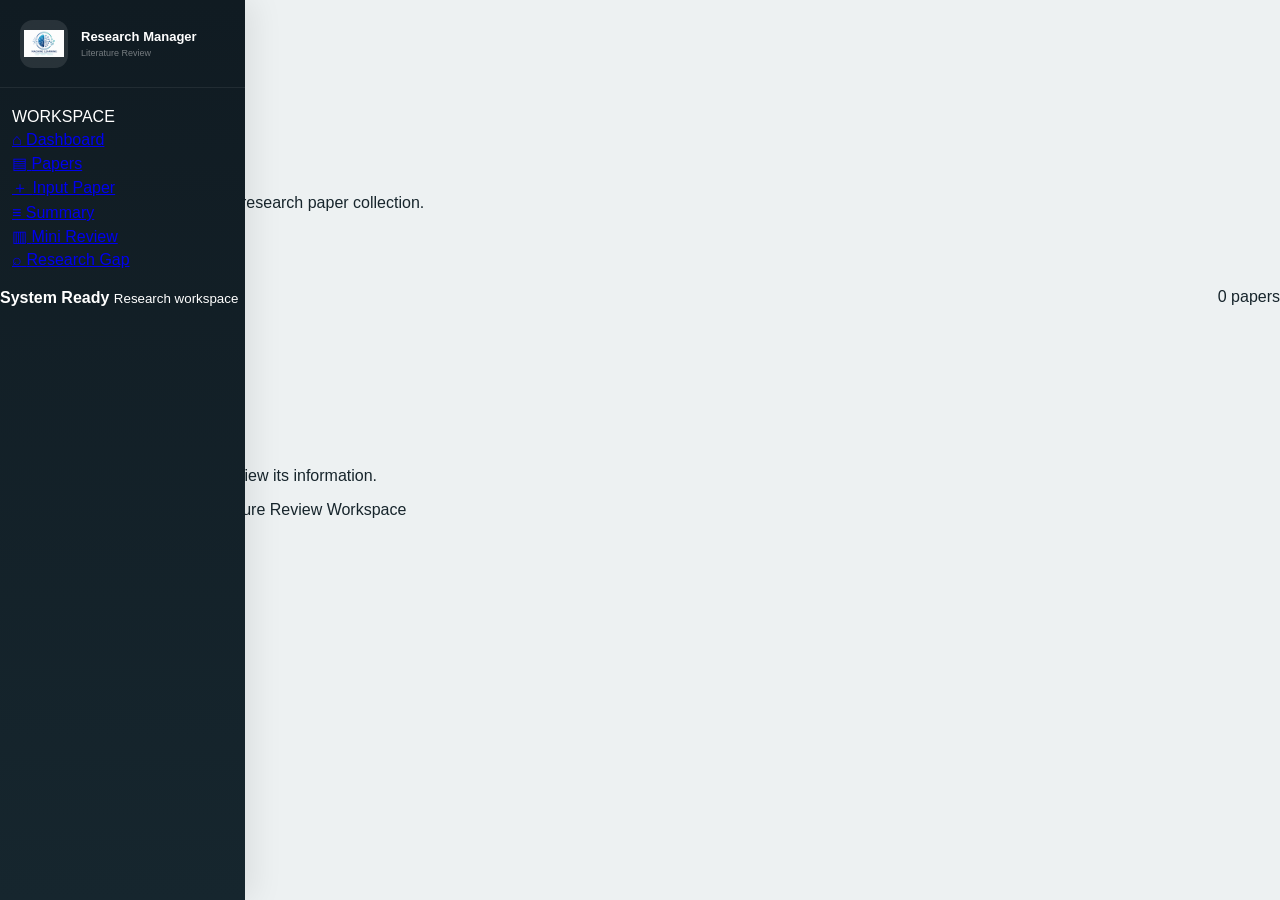
==== commit aa799c94: "Update index.html" ====
--- a/index.html
+++ b/index.html
@@ -2,7 +2,6 @@
 <html lang="en">
 
 <head>
-
     <meta charset="UTF-8">
 
     <meta
@@ -10,38 +9,32 @@
         content="width=device-width, initial-scale=1.0"
     >
 
-    <title>Research Paper Manager</title>
+    <title>Papers — Research Paper Manager</title>
 
     <link
         rel="stylesheet"
-        href="./css/components.css?v=4"
+        href="css/components.css"
     >
-
 </head>
 
-
 <body>
 
 <div id="app">
-
 
     <!-- =====================================================
          SIDEBAR
     ====================================================== -->
 
-    <aside id="sidebar">
+    <aside class="sidebar" id="sidebar">
 
         <div class="brand">
 
             <div class="brand-logo">
-
                 <img
-                    src="./static/logo.png"
+                    src="static/logo.png"
                     alt="Research Manager"
                 >
-
-            </div>
-
+            </div>
 
             <div class="brand-info">
 
@@ -60,844 +53,253 @@
 
         <nav class="navigation">
 
-            <button
-                type="button"
-                class="nav-item active"
+            <div class="navigation-label">
+                WORKSPACE
+            </div>
+
+            <a
+                href="index.html"
+                class="app-nav-link"
                 data-page="dashboard"
             >
-                <span class="nav-icon">⌂</span>
-                <span>Dashboard</span>
-            </button>
-
-
-            <button
-                type="button"
-                class="nav-item"
+                <span class="navigation-icon">
+                    ⌂
+                </span>
+
+                <span>
+                    Dashboard
+                </span>
+            </a>
+
+
+            <a
+                href="paper.html"
+                class="app-nav-link"
                 data-page="papers"
             >
-                <span class="nav-icon">▤</span>
-                <span>Papers</span>
-            </button>
-
-
-            <button
-                type="button"
-                class="nav-item"
-                data-page="input-paper"
-            >
-                <span class="nav-icon">＋</span>
-                <span>Input Paper</span>
-            </button>
-
-
-            <button
-                type="button"
-                class="nav-item"
+                <span class="navigation-icon">
+                    ▤
+                </span>
+
+                <span>
+                    Papers
+                </span>
+            </a>
+
+
+            <a
+                href="input-paper.html"
+                class="app-nav-link"
+                data-page="input"
+            >
+                <span class="navigation-icon">
+                    ＋
+                </span>
+
+                <span>
+                    Input Paper
+                </span>
+            </a>
+
+
+            <a
+                href="summary.html"
+                class="app-nav-link"
                 data-page="summary"
             >
-                <span class="nav-icon">≡</span>
-                <span>Summary</span>
-            </button>
-
-
-            <button
-                type="button"
-                class="nav-item"
+                <span class="navigation-icon">
+                    ≡
+                </span>
+
+                <span>
+                    Summary
+                </span>
+            </a>
+
+
+            <a
+                href="mini-review.html"
+                class="app-nav-link"
                 data-page="mini-review"
             >
-                <span class="nav-icon">◫</span>
-                <span>Mini Review</span>
-            </button>
-
-
-            <button
-                type="button"
-                class="nav-item"
+                <span class="navigation-icon">
+                    ▥
+                </span>
+
+                <span>
+                    Mini Review
+                </span>
+            </a>
+
+
+            <a
+                href="research-gap.html"
+                class="app-nav-link"
                 data-page="research-gap"
             >
-                <span class="nav-icon">⌕</span>
-                <span>Research Gap</span>
-            </button>
+                <span class="navigation-icon">
+                    ⌕
+                </span>
+
+                <span>
+                    Research Gap
+                </span>
+            </a>
 
         </nav>
 
 
-        <div class="sidebar-bottom">
-
-            <div class="sidebar-line"></div>
-
-            <span>
-                RESEARCH WORKSPACE
-            </span>
-
-            <small>
-                Literature Review System
-            </small>
+        <div class="sidebar-footer">
+
+            <div class="system-status">
+
+                <span class="status-dot"></span>
+
+                <div>
+                    <strong>
+                        System Ready
+                    </strong>
+
+                    <small>
+                        Research workspace
+                    </small>
+                </div>
+
+            </div>
 
         </div>
 
     </aside>
-
 
 
     <!-- =====================================================
          MAIN
     ====================================================== -->
 
-    <main id="main">
-
+    <main class="main">
 
         <!-- TOPBAR -->
 
-        <header id="topbar">
+        <header class="topbar">
 
             <div class="topbar-left">
 
                 <button
-                    id="sidebar-toggle"
                     type="button"
+                    id="menuButton"
+                    class="menu-button"
+                    aria-label="Toggle menu"
                 >
                     ☰
                 </button>
 
-
-                <div class="topbar-page">
-
-                    <strong id="page-title">
-                        Dashboard
-                    </strong>
-
-                    <span>
-                        Research Paper Manager
+                <div>
+
+                    <div class="topbar-kicker">
+                        RESEARCH WORKSPACE
+                    </div>
+
+                    <h1>
+                        Papers
+                    </h1>
+
+                </div>
+
+            </div>
+
+
+            <div class="topbar-right">
+
+                <div class="server-status">
+
+                    <span class="status-dot"></span>
+
+                    Ready
+
+                </div>
+
+            </div>
+
+        </header>
+
+
+        <!-- CONTENT -->
+
+        <div class="content">
+
+            <section class="page-heading">
+
+                <div>
+
+                    <span class="eyebrow">
+                        LIBRARY
                     </span>
 
-                </div>
-
-            </div>
-
-
-            <div class="topbar-right">
-
-                <span class="online-dot"></span>
-
-                <span>
-                    Ready
-                </span>
-
-            </div>
-
-        </header>
-
-
-
-        <!-- =================================================
-             PAGE AREA
-        ================================================== -->
-
-        <div id="page-area">
-
-
-            <!-- =================================================
-                 DASHBOARD
-            ================================================== -->
-
-            <section
-                id="dashboard-page"
-                class="page dashboard-page"
-            >
-
-                <div
-                    class="dashboard-background"
-                    aria-hidden="true"
-                ></div>
-
-
-                <div
-                    class="background-overlay"
-                    aria-hidden="true"
-                ></div>
-
-
-                <div class="dashboard-content">
-
-
-                    <!-- HERO -->
-
-                    <section class="hero">
-
-                        <div class="hero-content">
-
-                            <div class="hero-logo">
-
-                                <img
-                                    src="./static/logo.png"
-                                    alt="Research Manager"
-                                >
-
-                            </div>
-
-
-                            <div class="hero-text">
-
-                                <span class="hero-eyebrow">
-                                    RESEARCH WORKSPACE
-                                </span>
-
-
-                                <h1>
-                                    Welcome back.
-                                </h1>
-
-
-                                <p>
-                                    Organize your literature,
-                                    analyze research papers,
-                                    and build your literature
-                                    review systematically.
-                                </p>
-
-                            </div>
-
-                        </div>
-
-
-                        <button
-                            type="button"
-                            id="hero-add-paper"
-                            class="hero-button"
-                        >
-                            <span class="hero-button-icon">
-                                ＋
-                            </span>
-
-                            <span>
-                                Add New Paper
-                            </span>
-                        </button>
-
-                    </section>
-
-
-
-                    <!-- STATISTICS -->
-
-                    <section class="stats">
-
-                        <article class="stat-card">
-
-                            <div class="stat-header">
-
-                                <div class="stat-icon">
-                                    ▤
-                                </div>
-
-                                <span>
-                                    LIBRARY
-                                </span>
-
-                            </div>
-
-                            <div
-                                class="stat-number"
-                                id="total-papers"
-                            >
-                                0
-                            </div>
-
-                            <strong>
-                                Total Papers
-                            </strong>
-
-                            <p>
-                                Research papers in your library
-                            </p>
-
-                        </article>
-
-
-                        <article class="stat-card">
-
-                            <div class="stat-header">
-
-                                <div class="stat-icon">
-                                    ≡
-                                </div>
-
-                                <span>
-                                    ANALYSIS
-                                </span>
-
-                            </div>
-
-                            <div
-                                class="stat-number"
-                                id="total-summaries"
-                            >
-                                0
-                            </div>
-
-                            <strong>
-                                Summaries
-                            </strong>
-
-                            <p>
-                                Structured paper summaries
-                            </p>
-
-                        </article>
-
-
-                        <article class="stat-card">
-
-                            <div class="stat-header">
-
-                                <div class="stat-icon">
-                                    ◫
-                                </div>
-
-                                <span>
-                                    REVIEW
-                                </span>
-
-                            </div>
-
-                            <div
-                                class="stat-number"
-                                id="total-mini-reviews"
-                            >
-                                0
-                            </div>
-
-                            <strong>
-                                Mini Reviews
-                            </strong>
-
-                            <p>
-                                Literature reviews
-                            </p>
-
-                        </article>
-
-
-                        <article class="stat-card">
-
-                            <div class="stat-header">
-
-                                <div class="stat-icon">
-                                    ⌕
-                                </div>
-
-                                <span>
-                                    INSIGHT
-                                </span>
-
-                            </div>
-
-                            <div
-                                class="stat-number"
-                                id="total-research-gaps"
-                            >
-                                0
-                            </div>
-
-                            <strong>
-                                Research Gaps
-                            </strong>
-
-                            <p>
-                                Identified research opportunities
-                            </p>
-
-                        </article>
-
-                    </section>
-
-
-
-                    <!-- LOWER GRID -->
-
-                    <section class="dashboard-grid">
-
-
-                        <div class="panel">
-
-                            <div class="panel-header">
-
-                                <div>
-
-                                    <span>
-                                        WORKSPACE
-                                    </span>
-
-                                    <h2>
-                                        Quick Actions
-                                    </h2>
-
-                                </div>
-
-                            </div>
-
-
-                            <div class="actions">
-
-
-                                <button
-                                    type="button"
-                                    class="action-item"
-                                    id="browse-papers"
-                                >
-
-                                    <div class="action-icon">
-                                        ▤
-                                    </div>
-
-                                    <div class="action-text">
-
-                                        <strong>
-                                            Browse Papers
-                                        </strong>
-
-                                        <small>
-                                            View and manage your
-                                            paper collection
-                                        </small>
-
-                                    </div>
-
-                                    <span class="action-arrow">
-                                        →
-                                    </span>
-
-                                </button>
-
-
-                                <button
-                                    type="button"
-                                    class="action-item"
-                                    id="create-summary"
-                                >
-
-                                    <div class="action-icon">
-                                        ≡
-                                    </div>
-
-                                    <div class="action-text">
-
-                                        <strong>
-                                            Create Summary
-                                        </strong>
-
-                                        <small>
-                                            Analyze and structure
-                                            a research paper
-                                        </small>
-
-                                    </div>
-
-                                    <span class="action-arrow">
-                                        →
-                                    </span>
-
-                                </button>
-
-
-                                <button
-                                    type="button"
-                                    class="action-item"
-                                    id="create-gap"
-                                >
-
-                                    <div class="action-icon">
-                                        ⌕
-                                    </div>
-
-                                    <div class="action-text">
-
-                                        <strong>
-                                            Research Gap
-                                        </strong>
-
-                                        <small>
-                                            Explore potential
-                                            research opportunities
-                                        </small>
-
-                                    </div>
-
-                                    <span class="action-arrow">
-                                        →
-                                    </span>
-
-                                </button>
-
-                            </div>
-
-                        </div>
-
-
-
-                        <div class="panel">
-
-                            <div class="panel-header">
-
-                                <div>
-
-                                    <span>
-                                        LIBRARY
-                                    </span>
-
-                                    <h2>
-                                        Recent Papers
-                                    </h2>
-
-                                </div>
-
-
-                                <button
-                                    type="button"
-                                    class="view-all"
-                                    id="view-all-papers"
-                                >
-                                    View All →
-                                </button>
-
-                            </div>
-
-
-                            <div
-                                id="recent-papers"
-                                class="recent-papers"
-                            >
-
-                                <div class="empty-state">
-
-                                    <div class="empty-icon">
-                                        ＋
-                                    </div>
-
-                                    <div>
-
-                                        <strong>
-                                            No papers yet
-                                        </strong>
-
-                                        <span>
-                                            Add your first paper
-                                            to start building
-                                            your library.
-                                        </span>
-
-                                    </div>
-
-                                </div>
-
-                            </div>
-
-                        </div>
-
-                    </section>
-
-
-
-                    <!-- WORKFLOW -->
-
-                    <section class="workflow">
-
-                        <div class="workflow-title">
-
-                            <span>
-                                WORKFLOW
-                            </span>
-
-                            <h2>
-                                Literature Review Workflow
-                            </h2>
-
-                        </div>
-
-
-                        <div class="workflow-track">
-
-                            <div class="workflow-step active">
-
-                                <div class="workflow-number">
-                                    01
-                                </div>
-
-                                <strong>
-                                    Papers
-                                </strong>
-
-                                <small>
-                                    Collection
-                                </small>
-
-                            </div>
-
-
-                            <div class="workflow-connector"></div>
-
-
-                            <div class="workflow-step">
-
-                                <div class="workflow-number">
-                                    02
-                                </div>
-
-                                <strong>
-                                    Summary
-                                </strong>
-
-                                <small>
-                                    Analysis
-                                </small>
-
-                            </div>
-
-
-                            <div class="workflow-connector"></div>
-
-
-                            <div class="workflow-step">
-
-                                <div class="workflow-number">
-                                    03
-                                </div>
-
-                                <strong>
-                                    Mini Review
-                                </strong>
-
-                                <small>
-                                    Synthesis
-                                </small>
-
-                            </div>
-
-
-                            <div class="workflow-connector"></div>
-
-
-                            <div class="workflow-step">
-
-                                <div class="workflow-number">
-                                    04
-                                </div>
-
-                                <strong>
-                                    Research Gap
-                                </strong>
-
-                                <small>
-                                    Discovery
-                                </small>
-
-                            </div>
-
-                        </div>
-
-
-                        <p class="workflow-description">
-                            Start by adding research papers.
-                            Your papers can then be processed
-                            into summaries, mini reviews,
-                            and research gap analysis.
-                        </p>
-
-                    </section>
-
-                </div>
+                    <h2>
+                        Research Papers
+                    </h2>
+
+                    <p>
+                        Browse, search, and inspect
+                        your research paper collection.
+                    </p>
+
+                </div>
+
+                <a
+                    href="input-paper.html"
+                    class="ui-button ui-button-primary"
+                >
+                    ＋ Add Paper
+                </a>
 
             </section>
 
 
-
-            <!-- =================================================
-                 PAPERS
-            ================================================== -->
-
-            <section
-                id="papers-page"
-                class="page papers-page"
-            >
-
-                <div class="papers-background"></div>
-
-
-                <div class="papers-overlay"></div>
-
-
-                <div class="papers-content">
-
-
-                    <!-- HEADER -->
-
-                    <div class="papers-heading">
+            <!-- SEARCH -->
+
+            <section class="search-card">
+
+                <div class="search-icon">
+                    ⌕
+                </div>
+
+                <input
+                    type="search"
+                    id="searchInput"
+                    class="search-input"
+                    placeholder="Search title, author, journal, year, DOI, keyword..."
+                    autocomplete="off"
+                >
+
+            </section>
+
+
+            <!-- LIBRARY -->
+
+            <section class="paper-library-layout">
+
+                <!-- PAPER LIST -->
+
+                <div class="paper-panel">
+
+                    <div class="panel-header">
 
                         <div>
 
-                            <span class="section-eyebrow">
+                            <span class="panel-eyebrow">
                                 LIBRARY
                             </span>
 
-                            <h1>
-                                Research Papers
-                            </h1>
-
-                            <p>
-                                Browse, search, and manage
-                                your research paper collection.
-                            </p>
+                            <h3>
+                                Papers
+                            </h3>
 
                         </div>
 
-
-                        <button
-                            type="button"
-                            id="papers-add-button"
-                            class="primary-btn"
-                        >
-                            ＋ Add New Paper
-                        </button>
-
-                    </div>
-
-
-
-                    <!-- STATISTICS -->
-
-                    <div class="papers-stats">
-
-
-                        <div class="papers-stat">
-
-                            <span>
-                                TOTAL PAPERS
-                            </span>
-
-                            <strong
-                                id="papers-total-count"
-                            >
-                                0
-                            </strong>
-
-                        </div>
-
-
-                        <div class="papers-stat">
-
-                            <span>
-                                LATEST YEAR
-                            </span>
-
-                            <strong
-                                id="papers-latest-year"
-                            >
-                                —
-                            </strong>
-
-                        </div>
-
-
-                        <div class="papers-stat">
-
-                            <span>
-                                JOURNALS
-                            </span>
-
-                            <strong
-                                id="papers-journal-count"
-                            >
-                                0
-                            </strong>
-
-                        </div>
-
-
-                        <div class="papers-stat">
-
-                            <span>
-                                RESEARCH AREAS
-                            </span>
-
-                            <strong
-                                id="papers-area-count"
-                            >
-                                0
-                            </strong>
-
-                        </div>
-
-                    </div>
-
-
-
-                    <!-- TOOLBAR -->
-
-                    <div class="papers-toolbar">
-
-
-                        <div class="paper-search">
-
-                            <span>
-                                ⌕
-                            </span>
-
-                            <input
-                                id="paper-search"
-                                type="search"
-                                placeholder="Search title, author, journal, DOI..."
-                                autocomplete="off"
-                            >
-
-                        </div>
-
-
-                        <div class="paper-filters">
-
-                            <select
-                                id="paper-year-filter"
-                            >
-                                <option value="all">
-                                    All Years
-                                </option>
-                            </select>
-
-
-                            <select
-                                id="paper-sort"
-                            >
-
-                                <option value="newest">
-                                    Newest Added
-                                </option>
-
-                                <option value="oldest">
-                                    Oldest Added
-                                </option>
-
-                                <option value="year">
-                                    Publication Year
-                                </option>
-
-                                <option value="title">
-                                    Title A–Z
-                                </option>
-
-                            </select>
-
-                        </div>
-
-                    </div>
-
-
-
-                    <!-- RESULT HEADER -->
-
-                    <div class="papers-result-header">
-
                         <span
-                            id="papers-result-count"
+                            class="paper-count"
+                            id="paperCount"
                         >
                             0 papers
                         </span>
@@ -905,297 +307,80 @@
                     </div>
 
 
-
-                    <!-- PAPERS -->
-
                     <div
-                        id="papers-list"
-                        class="papers-list"
+                        class="paper-list"
+                        id="paperList"
+                    >
+
+                        <div class="paper-loading">
+
+                            <div class="loading-spinner"></div>
+
+                            Loading papers...
+
+                        </div>
+
+                    </div>
+
+                </div>
+
+
+                <!-- DETAIL -->
+
+                <div
+                    class="paper-detail-panel"
+                    id="detailPanel"
+                >
+
+                    <div
+                        class="paper-detail-empty"
+                        id="detailEmpty"
+                    >
+
+                        <div class="detail-empty-icon">
+                            📚
+                        </div>
+
+                        <h3>
+                            Select a paper
+                        </h3>
+
+                        <p>
+                            Select a paper from the
+                            library to view its information.
+                        </p>
+
+                    </div>
+
+
+                    <div
+                        id="detailContent"
+                        hidden
                     ></div>
 
                 </div>
 
             </section>
 
-
-
-            <!-- =================================================
-                 OTHER PAGES
-            ================================================== -->
-
-            <section
-                id="input-paper-page"
-                class="page empty-page"
-            ></section>
-
-
-            <section
-                id="summary-page"
-                class="page empty-page"
-            ></section>
-
-
-            <section
-                id="mini-review-page"
-                class="page empty-page"
-            ></section>
-
-
-            <section
-                id="research-gap-page"
-                class="page empty-page"
-            ></section>
-
-
         </div>
 
 
-
-        <!-- =================================================
-             PAPER DETAIL MODAL
-        ================================================== -->
-
-        <div
-            id="paper-detail-modal"
-            class="paper-modal"
-        >
-
-            <div class="paper-modal-box">
-
-
-                <div class="paper-modal-header">
-
-                    <div>
-
-                        <span>
-                            PAPER DETAILS
-                        </span>
-
-                        <h2 id="detail-title">
-                            Paper
-                        </h2>
-
-                    </div>
-
-
-                    <button
-                        type="button"
-                        id="close-paper-modal"
-                        class="modal-close"
-                    >
-                        ×
-                    </button>
-
-                </div>
-
-
-                <div class="paper-modal-content">
-
-
-                    <div class="detail-primary">
-
-                        <span class="detail-label">
-                            AUTHORS
-                        </span>
-
-                        <p id="detail-authors">
-                            —
-                        </p>
-
-                    </div>
-
-
-                    <div class="detail-grid">
-
-
-                        <div class="detail-field">
-
-                            <span>
-                                YEAR
-                            </span>
-
-                            <strong id="detail-year">
-                                —
-                            </strong>
-
-                        </div>
-
-
-                        <div class="detail-field">
-
-                            <span>
-                                JOURNAL
-                            </span>
-
-                            <strong id="detail-journal">
-                                —
-                            </strong>
-
-                        </div>
-
-
-                        <div class="detail-field">
-
-                            <span>
-                                DOI
-                            </span>
-
-                            <strong id="detail-doi">
-                                —
-                            </strong>
-
-                        </div>
-
-
-                        <div class="detail-field">
-
-                            <span>
-                                VOLUME
-                            </span>
-
-                            <strong id="detail-volume">
-                                —
-                            </strong>
-
-                        </div>
-
-
-                        <div class="detail-field">
-
-                            <span>
-                                ISSUE
-                            </span>
-
-                            <strong id="detail-issue">
-                                —
-                            </strong>
-
-                        </div>
-
-
-                        <div class="detail-field">
-
-                            <span>
-                                PAGES
-                            </span>
-
-                            <strong id="detail-pages">
-                                —
-                            </strong>
-
-                        </div>
-
-
-                        <div class="detail-field">
-
-                            <span>
-                                RESEARCH AREA
-                            </span>
-
-                            <strong id="detail-area">
-                                —
-                            </strong>
-
-                        </div>
-
-
-                        <div class="detail-field">
-
-                            <span>
-                                MATERIAL
-                            </span>
-
-                            <strong id="detail-material">
-                                —
-                            </strong>
-
-                        </div>
-
-
-                    </div>
-
-
-                    <div class="detail-long">
-
-                        <span>
-                            METHODOLOGY
-                        </span>
-
-                        <p id="detail-methodology">
-                            —
-                        </p>
-
-                    </div>
-
-
-                    <div class="detail-long">
-
-                        <span>
-                            EXPERIMENTAL CONDITIONS
-                        </span>
-
-                        <p id="detail-conditions">
-                            —
-                        </p>
-
-                    </div>
-
-
-                    <div class="detail-long">
-
-                        <span>
-                            KEYWORDS
-                        </span>
-
-                        <p id="detail-keywords">
-                            —
-                        </p>
-
-                    </div>
-
-                </div>
-
-            </div>
-
-        </div>
-
-
-
         <!-- FOOTER -->
 
-        <footer id="footer">
-
-            <span>
-                Research Paper Manager
-            </span>
-
-            <span>
-                Literature Review Workspace
-            </span>
+        <footer class="app-footer">
+
+            Research Paper Manager
+            <span>•</span>
+            Literature Review Workspace
 
         </footer>
 
-
     </main>
 
 </div>
 
 
-
-<!-- ============================================================
-     JAVASCRIPT
-============================================================ -->
-
-<script
-    src="./js/dashboard.js?v=3"
-></script>
-
-
-<script
-    src="./js/papers.js?v=1"
-></script>
-
+<script src="js/paper.js"></script>
 
 </body>
-
 </html>
